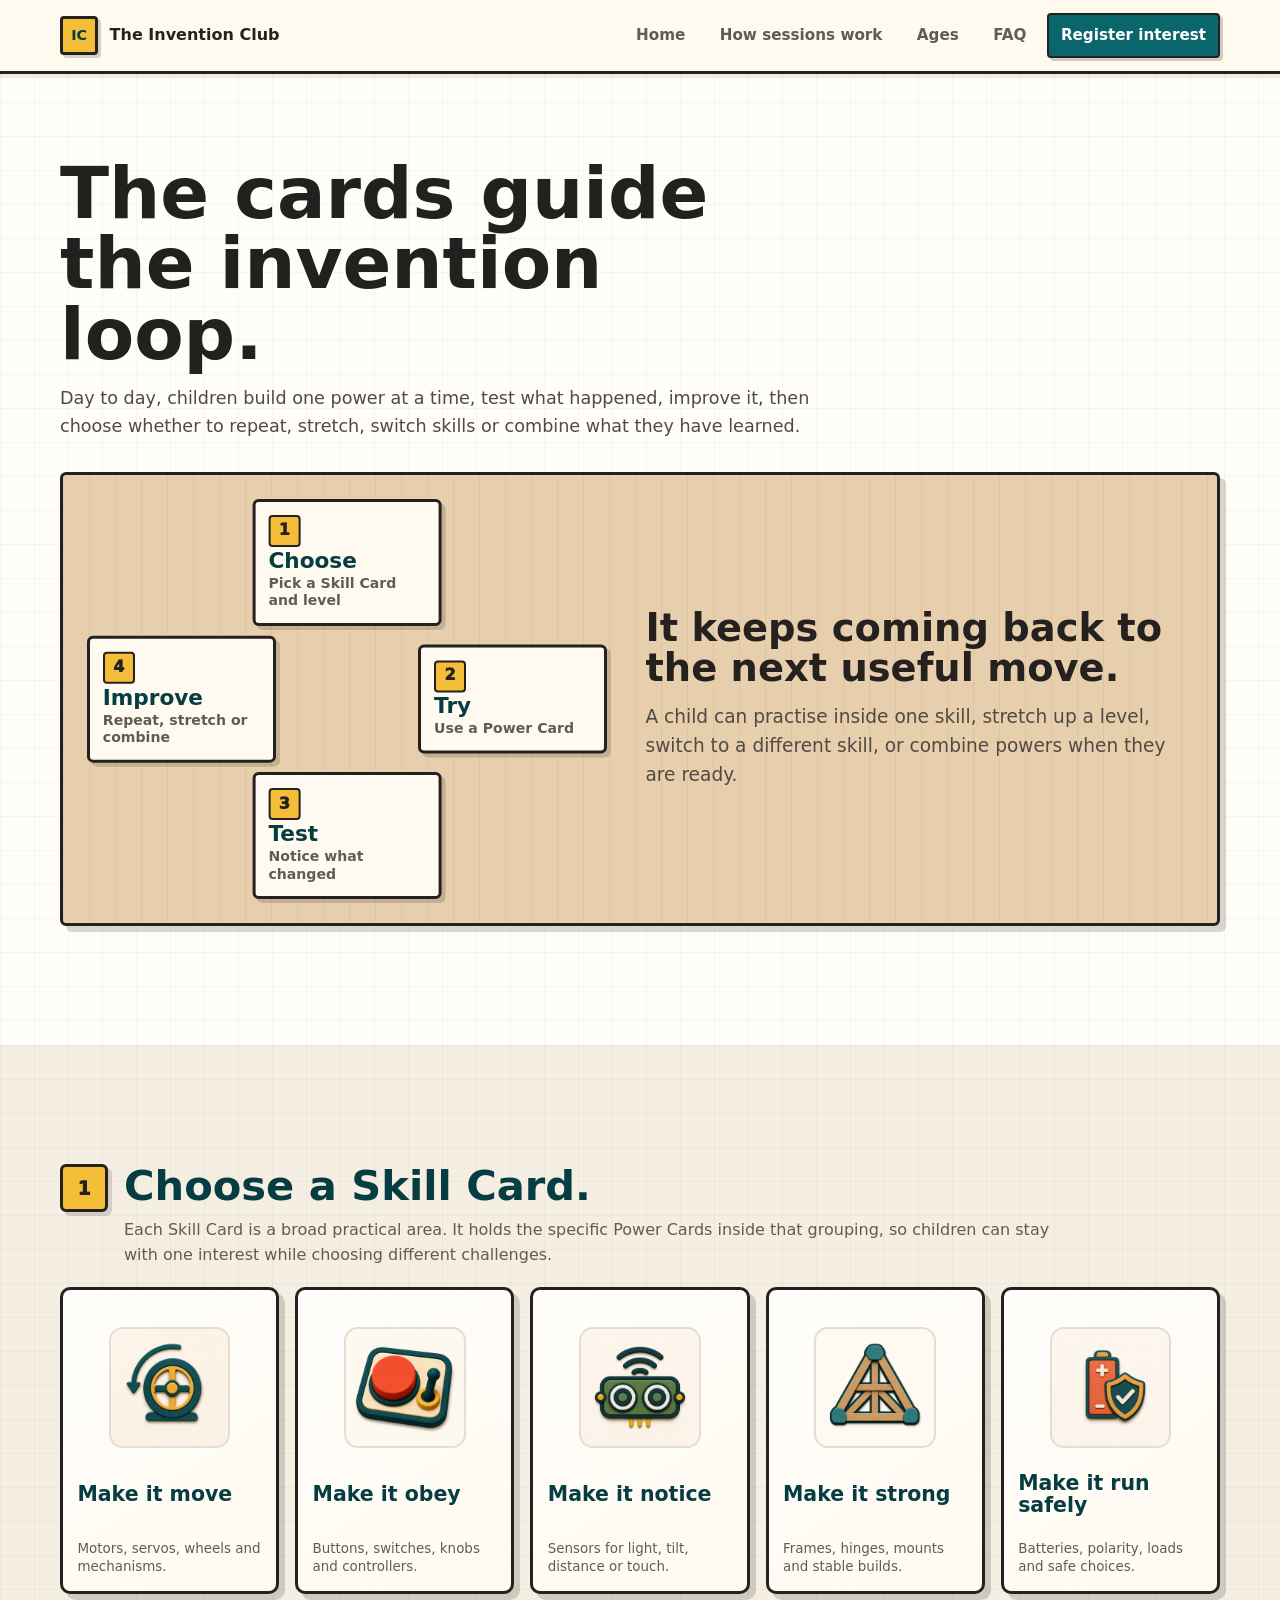
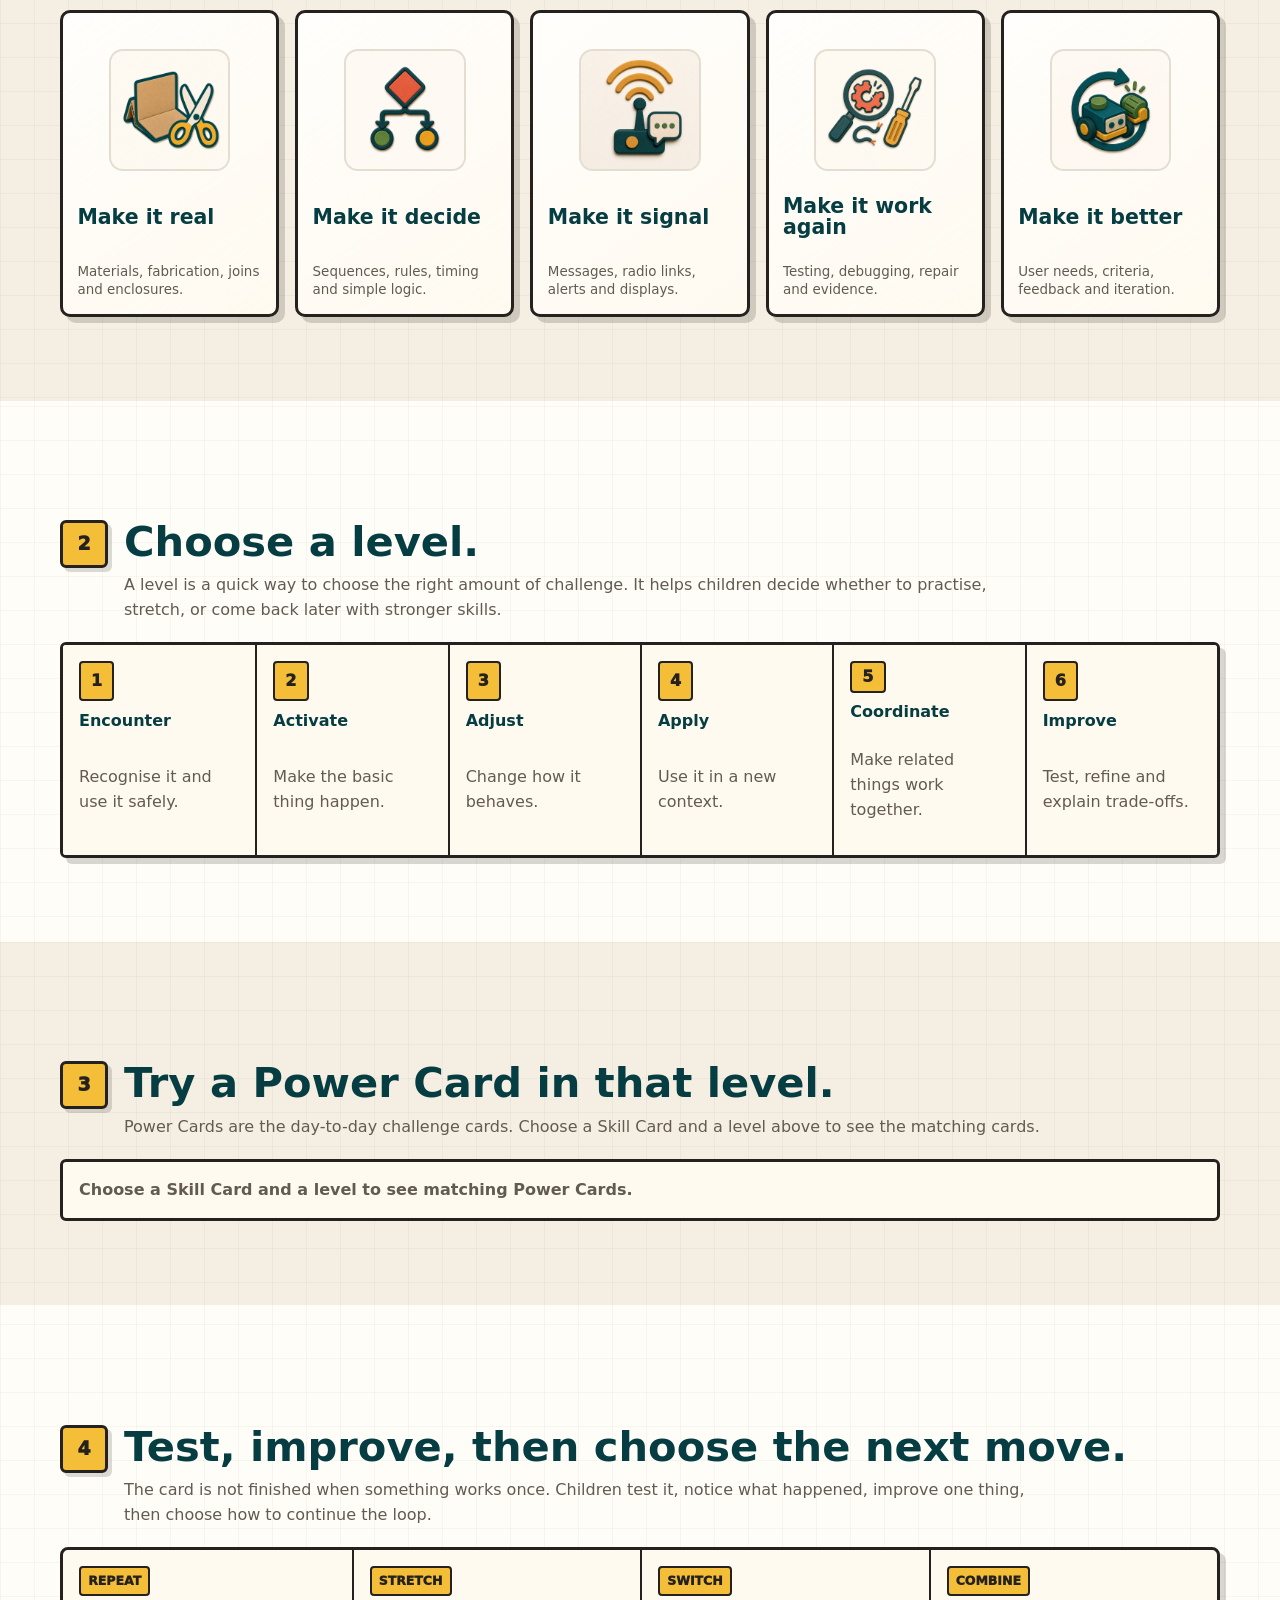
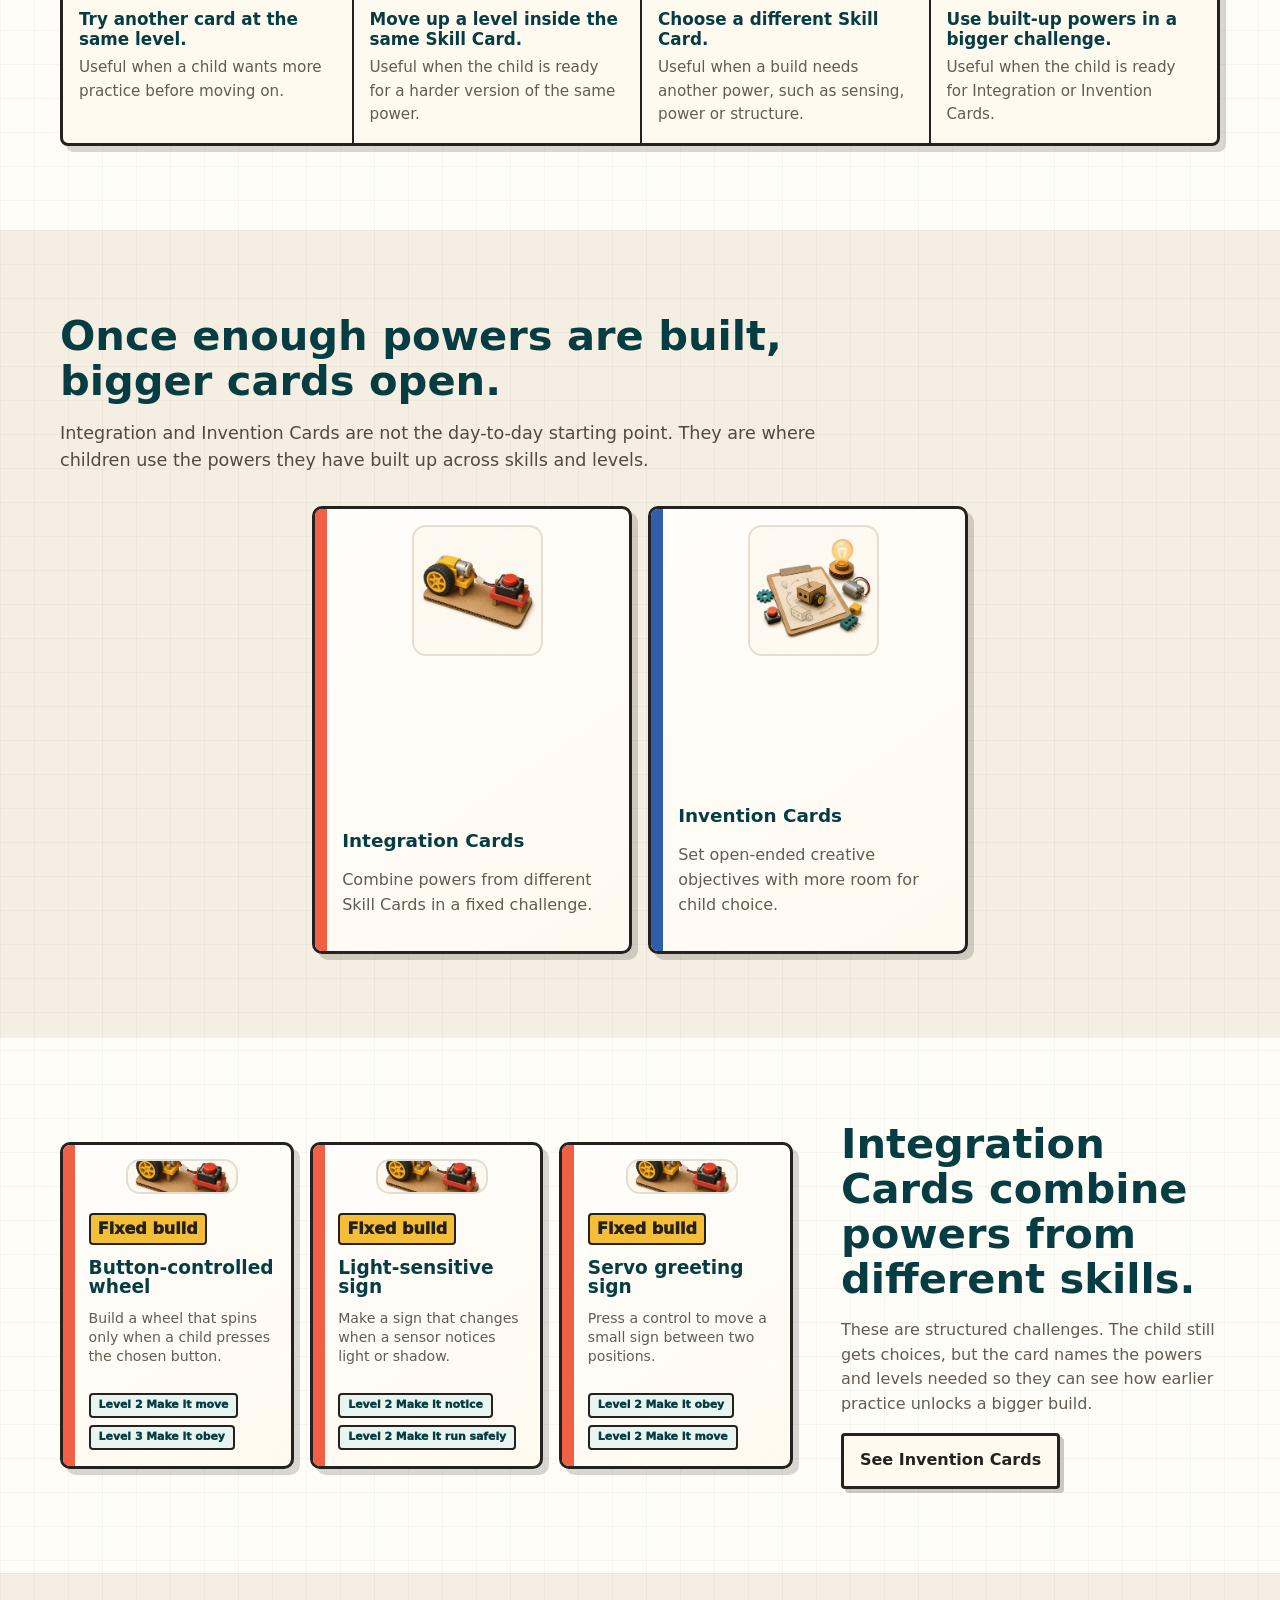
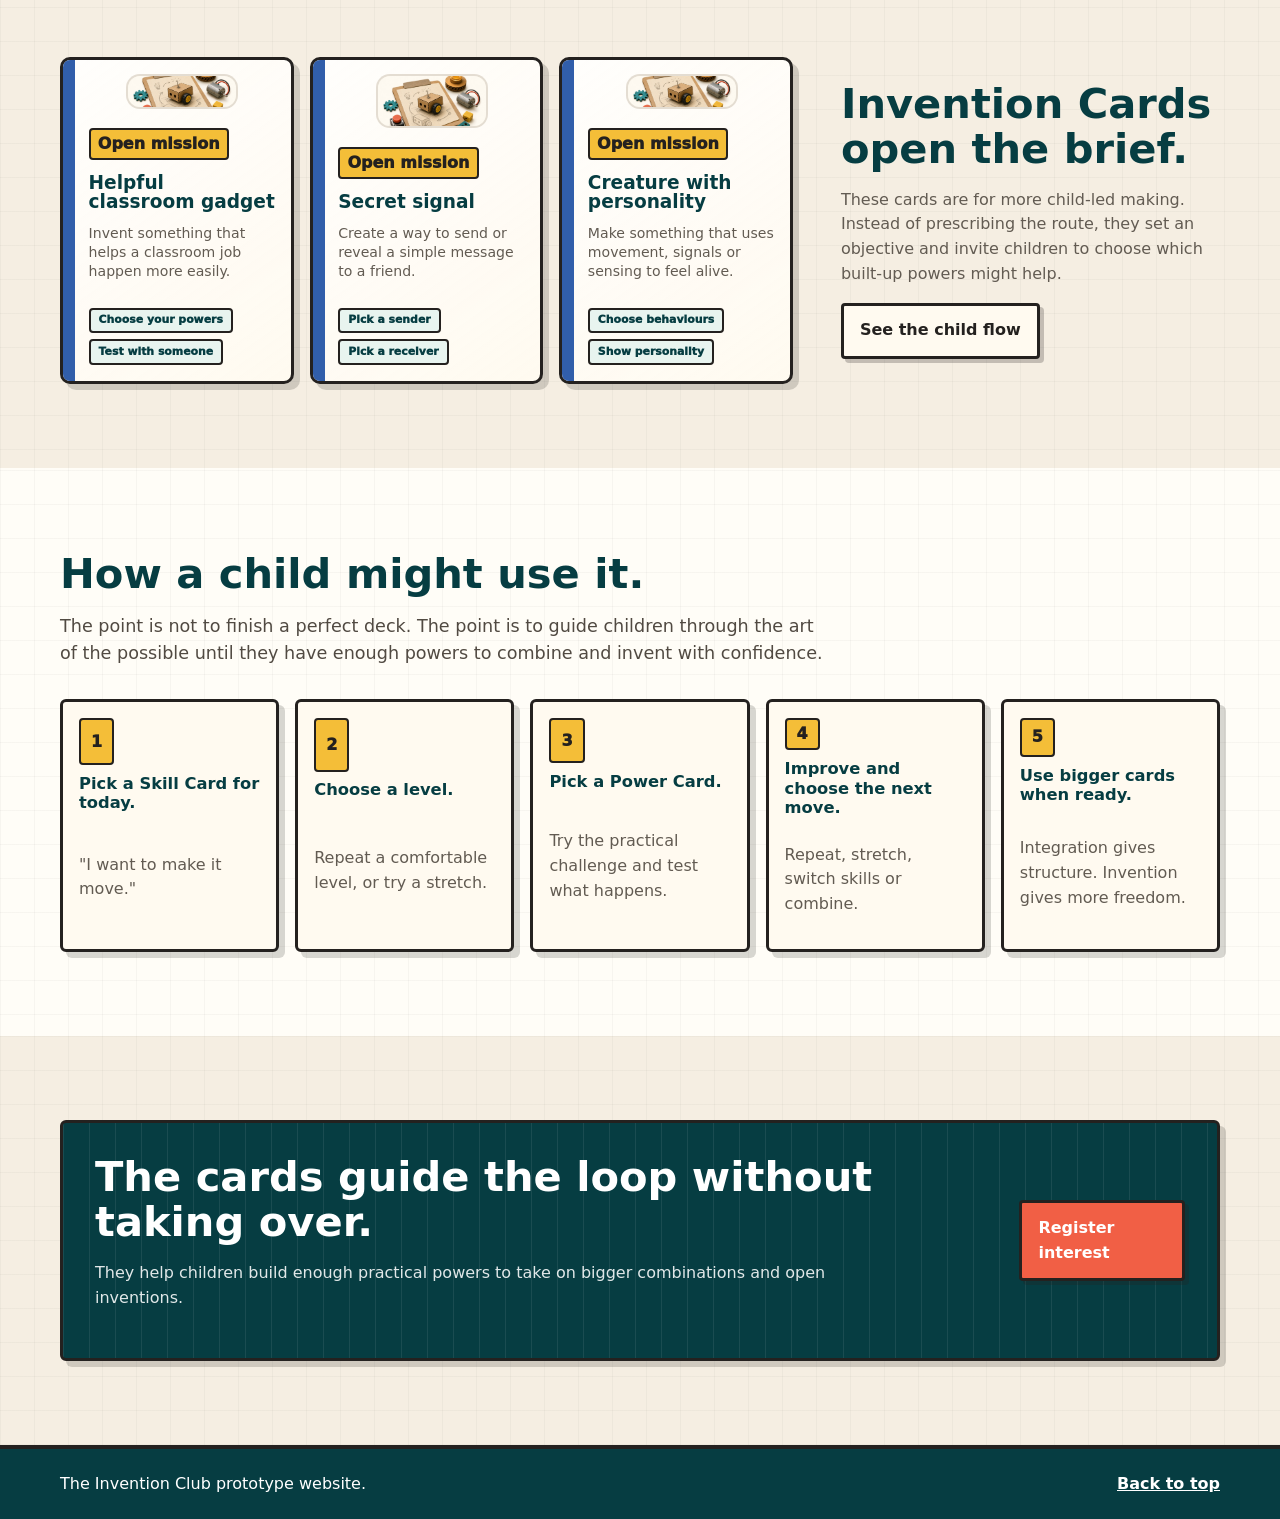
==== curriculum.html @ 99e788a2 "Initial commit" ====
<!doctype html>
<html lang="en">
  <head>
    <meta charset="utf-8">
    <meta name="viewport" content="width=device-width, initial-scale=1">
    <title>How sessions work - The Invention Club</title>
    <meta
      name="description"
      content="A parent-friendly explanation of The Invention Club card system: children choose a Skill Card, pick a level, try Power Cards, test, improve, then combine and invent."
    >
    <link rel="stylesheet" href="styles.css">
  </head>
  <body>
    <a class="skip-link" href="#main">Skip to content</a>

    <header class="site-header" data-site-header>
      <a class="brand" href="index.html#top" aria-label="The Invention Club home">
        <span class="brand-mark" aria-hidden="true">IC</span>
        <span>The Invention Club</span>
      </a>
      <button class="menu-button" type="button" aria-expanded="false" aria-controls="site-nav">
        <span class="menu-icon" aria-hidden="true"></span>
        <span class="visually-hidden">Menu</span>
      </button>
      <nav class="site-nav" id="site-nav" aria-label="Primary navigation">
        <a href="index.html#top">Home</a>
        <a href="curriculum.html">How sessions work</a>
        <a href="index.html#pathways">Ages</a>
        <a href="index.html#faq">FAQ</a>
        <a class="nav-cta" href="index.html#register">Register interest</a>
      </nav>
    </header>

    <main id="main">
      <section class="section curriculum-intro-section workbench-strip" id="top">
        <div class="section-inner">
          <div class="section-heading">
            <h1>The cards guide the invention loop.</h1>
            <p>
              Day to day, children build one power at a time, test what happened,
              improve it, then choose whether to repeat, stretch, switch skills or combine
              what they have learned.
            </p>
          </div>
          <div class="make-loop-panel curriculum-loop-panel" aria-label="Choose try test improve loop">
            <div class="loop-diagram" aria-hidden="true">
              <div class="loop-cycle" data-scroll-spin>
                <span class="loop-arrow loop-arrow-one">→</span>
                <span class="loop-arrow loop-arrow-two">→</span>
                <span class="loop-arrow loop-arrow-three">→</span>
                <span class="loop-arrow loop-arrow-four">→</span>
              </div>
              <div class="loop-card loop-card-make">
                <span>1</span>
                <strong>Choose</strong>
                <small>Pick a Skill Card and level</small>
              </div>
              <div class="loop-card loop-card-test">
                <span>2</span>
                <strong>Try</strong>
                <small>Use a Power Card</small>
              </div>
              <div class="loop-card loop-card-improve">
                <span>3</span>
                <strong>Test</strong>
                <small>Notice what changed</small>
              </div>
              <div class="loop-card loop-card-repeat">
                <span>4</span>
                <strong>Improve</strong>
                <small>Repeat, stretch or combine</small>
              </div>
            </div>
            <div class="loop-copy">
              <h2>It keeps coming back to the next useful move.</h2>
              <p>
                A child can practise inside one skill, stretch up a level, switch to a different
                skill, or combine powers when they are ready.
              </p>
            </div>
          </div>
        </div>
      </section>

      <section class="section card-wall" id="skill-cards">
        <div class="section-inner">
          <div class="flow-step-heading">
            <span>1</span>
            <div>
              <h2>Choose a Skill Card.</h2>
              <p>
                Each Skill Card is a broad practical area. It holds the specific Power Cards inside
                that grouping, so children can stay with one interest while choosing different challenges.
              </p>
            </div>
          </div>
          <div class="power-card-grid" aria-label="Skill Cards">
            <a class="skill-card-tile" href="#levels" data-family="movement">
              <div class="skill-card-art"><img src="assets/skill-icons/make-it-move.jpg" alt=""></div>
              <h3>Make it move</h3>
              <p>Motors, servos, wheels and mechanisms.</p>
            </a>
            <a class="skill-card-tile" href="#levels" data-family="control_input">
              <div class="skill-card-art"><img src="assets/skill-icons/make-it-obey.jpg" alt=""></div>
              <h3>Make it obey</h3>
              <p>Buttons, switches, knobs and controllers.</p>
            </a>
            <a class="skill-card-tile" href="#levels" data-family="sensing">
              <div class="skill-card-art"><img src="assets/skill-icons/make-it-notice.jpg" alt=""></div>
              <h3>Make it notice</h3>
              <p>Sensors for light, tilt, distance or touch.</p>
            </a>
            <a class="skill-card-tile" href="#levels" data-family="structures">
              <div class="skill-card-art"><img src="assets/skill-icons/make-it-strong.jpg" alt=""></div>
              <h3>Make it strong</h3>
              <p>Frames, hinges, mounts and stable builds.</p>
            </a>
            <a class="skill-card-tile" href="#levels" data-family="power">
              <div class="skill-card-art"><img src="assets/skill-icons/make-it-run-safely.jpg" alt=""></div>
              <h3>Make it run safely</h3>
              <p>Batteries, polarity, loads and safe choices.</p>
            </a>
            <a class="skill-card-tile" href="#levels" data-family="materials_fabrication">
              <div class="skill-card-art"><img src="assets/skill-icons/make-it-real.jpg" alt=""></div>
              <h3>Make it real</h3>
              <p>Materials, fabrication, joins and enclosures.</p>
            </a>
            <a class="skill-card-tile" href="#levels" data-family="logic_sequencing">
              <div class="skill-card-art"><img src="assets/skill-icons/make-it-decide.jpg" alt=""></div>
              <h3>Make it decide</h3>
              <p>Sequences, rules, timing and simple logic.</p>
            </a>
            <a class="skill-card-tile" href="#levels" data-family="communication">
              <div class="skill-card-art"><img src="assets/skill-icons/make-it-signal.jpg" alt=""></div>
              <h3>Make it signal</h3>
              <p>Messages, radio links, alerts and displays.</p>
            </a>
            <a class="skill-card-tile" href="#levels" data-family="debugging_testing">
              <div class="skill-card-art"><img src="assets/skill-icons/make-it-work-again.jpg" alt=""></div>
              <h3>Make it work again</h3>
              <p>Testing, debugging, repair and evidence.</p>
            </a>
            <a class="skill-card-tile" href="#levels" data-family="design_iteration">
              <div class="skill-card-art"><img src="assets/skill-icons/make-it-better.jpg" alt=""></div>
              <h3>Make it better</h3>
              <p>User needs, criteria, feedback and iteration.</p>
            </a>
          </div>
        </div>
      </section>

      <section class="section levels-section level-bench" id="levels">
        <div class="section-inner">
          <div class="flow-step-heading">
            <span>2</span>
            <div>
              <h2>Choose a level.</h2>
              <p>
                A level is a quick way to choose the right amount of challenge. It helps children
                decide whether to practise, stretch, or come back later with stronger skills.
              </p>
            </div>
          </div>
          <ol class="level-track" aria-label="Shared level track">
            <li><a class="level-step-link" href="#power-cards" data-level="1"><span>1</span><strong>Encounter</strong><p>Recognise it and use it safely.</p></a></li>
            <li><a class="level-step-link" href="#power-cards" data-level="2"><span>2</span><strong>Activate</strong><p>Make the basic thing happen.</p></a></li>
            <li><a class="level-step-link" href="#power-cards" data-level="3"><span>3</span><strong>Adjust</strong><p>Change how it behaves.</p></a></li>
            <li><a class="level-step-link" href="#power-cards" data-level="4"><span>4</span><strong>Apply</strong><p>Use it in a new context.</p></a></li>
            <li><a class="level-step-link" href="#power-cards" data-level="5"><span>5</span><strong>Coordinate</strong><p>Make related things work together.</p></a></li>
            <li><a class="level-step-link" href="#power-cards" data-level="6"><span>6</span><strong>Improve</strong><p>Test, refine and explain trade-offs.</p></a></li>
          </ol>
        </div>
      </section>

      <section class="section power-cards-section card-table" id="power-cards">
        <div class="section-inner">
          <div class="flow-step-heading">
            <span>3</span>
            <div>
              <h2>Try a Power Card in that level.</h2>
              <p>
                Power Cards are the day-to-day challenge cards. Choose a Skill Card and a level
                above to see the matching cards.
              </p>
            </div>
          </div>
          <div class="card-example-grid power-example-grid" id="power-card-results" aria-label="Matching Power Cards" aria-live="polite"></div>
        </div>
      </section>

      <section class="section loop-decision-section choice-board" id="learning-loop">
        <div class="section-inner">
          <div class="flow-step-heading">
            <span>4</span>
            <div>
              <h2>Test, improve, then choose the next move.</h2>
              <p>
                The card is not finished when something works once. Children test it, notice what
                happened, improve one thing, then choose how to continue the loop.
              </p>
            </div>
          </div>
          <div class="loop-choice-grid">
            <article>
              <span>Repeat</span>
              <h3>Try another card at the same level.</h3>
              <p>Useful when a child wants more practice before moving on.</p>
            </article>
            <article>
              <span>Stretch</span>
              <h3>Move up a level inside the same Skill Card.</h3>
              <p>Useful when the child is ready for a harder version of the same power.</p>
            </article>
            <article>
              <span>Switch</span>
              <h3>Choose a different Skill Card.</h3>
              <p>Useful when a build needs another power, such as sensing, power or structure.</p>
            </article>
            <article>
              <span>Combine</span>
              <h3>Use built-up powers in a bigger challenge.</h3>
              <p>Useful when the child is ready for Integration or Invention Cards.</p>
            </article>
          </div>
        </div>
      </section>

      <section class="section extra-card-section choice-board" id="bigger-cards">
        <div class="section-inner">
          <div class="section-heading">
            <h2>Once enough powers are built, bigger cards open.</h2>
            <p>
              Integration and Invention Cards are not the day-to-day starting point. They are where
              children use the powers they have built up across skills and levels.
            </p>
          </div>
          <div class="discovery-card-grid" aria-label="Bigger card types">
            <a class="discovery-card integration-discovery" href="#integration-card">
              <img src="assets/card-icons/integration-card.jpg" alt="" aria-hidden="true">
              <h3>Integration Cards</h3>
              <p>Combine powers from different Skill Cards in a fixed challenge.</p>
            </a>
            <a class="discovery-card invention-discovery" href="#invention-card">
              <img src="assets/card-icons/invention-card.jpg" alt="" aria-hidden="true">
              <h3>Invention Cards</h3>
              <p>Set open-ended creative objectives with more room for child choice.</p>
            </a>
          </div>
        </div>
      </section>

      <section class="section card-detail-section card-table" id="integration-card">
        <div class="section-inner card-detail-layout">
          <div class="example-card-deck" aria-label="Example Integration Cards">
            <article class="play-card integration-play-card">
              <img class="card-type-icon" src="assets/card-icons/integration-card.jpg" alt="" aria-hidden="true">
              <span class="level-badge">Fixed build</span>
              <h3>Button-controlled wheel</h3>
              <p class="card-objective">
                Build a wheel that spins only when a child presses the chosen button.
              </p>
              <div class="card-chips">
                <span>Level 2 Make it move</span>
                <span>Level 3 Make it obey</span>
              </div>
            </article>
            <article class="play-card integration-play-card">
              <img class="card-type-icon" src="assets/card-icons/integration-card.jpg" alt="" aria-hidden="true">
              <span class="level-badge">Fixed build</span>
              <h3>Light-sensitive sign</h3>
              <p class="card-objective">
                Make a sign that changes when a sensor notices light or shadow.
              </p>
              <div class="card-chips">
                <span>Level 2 Make it notice</span>
                <span>Level 2 Make it run safely</span>
              </div>
            </article>
            <article class="play-card integration-play-card">
              <img class="card-type-icon" src="assets/card-icons/integration-card.jpg" alt="" aria-hidden="true">
              <span class="level-badge">Fixed build</span>
              <h3>Servo greeting sign</h3>
              <p class="card-objective">
                Press a control to move a small sign between two positions.
              </p>
              <div class="card-chips">
                <span>Level 2 Make it obey</span>
                <span>Level 2 Make it move</span>
              </div>
            </article>
          </div>
          <div class="card-detail-copy">
            <h2>Integration Cards combine powers from different skills.</h2>
            <p>
              These are structured challenges. The child still gets choices, but the card names the
              powers and levels needed so they can see how earlier practice unlocks a bigger build.
            </p>
            <a class="button secondary" href="#invention-card">See Invention Cards</a>
          </div>
        </div>
      </section>

      <section class="section card-detail-section card-table" id="invention-card">
        <div class="section-inner card-detail-layout">
          <div class="example-card-deck" aria-label="Example Invention Cards">
            <article class="play-card invention-play-card">
              <img class="card-type-icon" src="assets/card-icons/invention-card.jpg" alt="" aria-hidden="true">
              <span class="level-badge">Open mission</span>
              <h3>Helpful classroom gadget</h3>
              <p class="card-objective">
                Invent something that helps a classroom job happen more easily.
              </p>
              <div class="card-chips">
                <span>Choose your powers</span>
                <span>Test with someone</span>
              </div>
            </article>
            <article class="play-card invention-play-card">
              <img class="card-type-icon" src="assets/card-icons/invention-card.jpg" alt="" aria-hidden="true">
              <span class="level-badge">Open mission</span>
              <h3>Secret signal</h3>
              <p class="card-objective">
                Create a way to send or reveal a simple message to a friend.
              </p>
              <div class="card-chips">
                <span>Pick a sender</span>
                <span>Pick a receiver</span>
              </div>
            </article>
            <article class="play-card invention-play-card">
              <img class="card-type-icon" src="assets/card-icons/invention-card.jpg" alt="" aria-hidden="true">
              <span class="level-badge">Open mission</span>
              <h3>Creature with personality</h3>
              <p class="card-objective">
                Make something that uses movement, signals or sensing to feel alive.
              </p>
              <div class="card-chips">
                <span>Choose behaviours</span>
                <span>Show personality</span>
              </div>
            </article>
          </div>
          <div class="card-detail-copy">
            <h2>Invention Cards open the brief.</h2>
            <p>
              These cards are for more child-led making. Instead of prescribing the route, they set
              an objective and invite children to choose which built-up powers might help.
            </p>
            <a class="button secondary" href="#choose-a-card">See the child flow</a>
          </div>
        </div>
      </section>

      <section class="section child-flow-section choice-board" id="choose-a-card">
        <div class="section-inner">
          <div class="section-heading">
            <h2>How a child might use it.</h2>
            <p>
              The point is not to finish a perfect deck. The point is to guide children through the
              art of the possible until they have enough powers to combine and invent with confidence.
            </p>
          </div>
          <ol class="choice-flow">
            <li><span>1</span><strong>Pick a Skill Card for today.</strong><p>"I want to make it move."</p></li>
            <li><span>2</span><strong>Choose a level.</strong><p>Repeat a comfortable level, or try a stretch.</p></li>
            <li><span>3</span><strong>Pick a Power Card.</strong><p>Try the practical challenge and test what happens.</p></li>
            <li><span>4</span><strong>Improve and choose the next move.</strong><p>Repeat, stretch, switch skills or combine.</p></li>
            <li><span>5</span><strong>Use bigger cards when ready.</strong><p>Integration gives structure. Invention gives more freedom.</p></li>
          </ol>
        </div>
      </section>

      <section class="section register-section" id="curriculum-cta">
        <div class="section-inner power-strip final-cta">
          <div>
            <h2>The cards guide the loop without taking over.</h2>
            <p>
              They help children build enough practical powers to take on bigger combinations and open inventions.
            </p>
          </div>
          <a class="button primary" href="index.html#register">Register interest</a>
        </div>
      </section>
    </main>

    <footer class="site-footer">
      <div class="section-inner footer-inner">
        <p>The Invention Club prototype website.</p>
        <a href="#top">Back to top</a>
      </div>
    </footer>

    <script src="curriculum-data.js"></script>
    <script src="script.js"></script>
  </body>
</html>
---- styles.css ----
:root {
  color-scheme: light;
  --ink: #242424;
  --muted: #625b52;
  --paper: #fffdf7;
  --warm: #f5eee2;
  --teal: #09666b;
  --teal-dark: #063d42;
  --coral: #f15f45;
  --gold: #f4be38;
  --green: #3e8f58;
  --blue: #315eaa;
  --red: #b94b3f;
  --line: #ddcfbd;
  --white: #ffffff;
  --shadow: 0 16px 45px rgba(38, 30, 20, 0.14);
  --radius: 8px;
  --max: 1160px;
}

* {
  box-sizing: border-box;
}

html {
  scroll-behavior: smooth;
}

body {
  margin: 0;
  font-family: Inter, ui-sans-serif, system-ui, -apple-system, BlinkMacSystemFont, "Segoe UI", sans-serif;
  color: var(--ink);
  background: var(--paper);
  line-height: 1.55;
}

img,
svg {
  max-width: 100%;
}

a {
  color: inherit;
}

button,
input,
select,
textarea {
  font: inherit;
}

.skip-link {
  position: absolute;
  left: 1rem;
  top: 0.75rem;
  z-index: 100;
  transform: translateY(-180%);
  background: var(--ink);
  color: var(--white);
  padding: 0.65rem 0.9rem;
  border-radius: var(--radius);
}

.skip-link:focus {
  transform: translateY(0);
}

.visually-hidden {
  position: absolute;
  width: 1px;
  height: 1px;
  padding: 0;
  margin: -1px;
  overflow: hidden;
  clip: rect(0, 0, 0, 0);
  white-space: nowrap;
  border: 0;
}

.site-header {
  position: sticky;
  top: 0;
  z-index: 20;
  display: flex;
  align-items: center;
  justify-content: space-between;
  gap: 1rem;
  min-height: 4.75rem;
  padding: 0.8rem max(1rem, calc((100vw - var(--max)) / 2));
  background: rgba(255, 253, 247, 0.94);
  border-bottom: 1px solid rgba(221, 207, 189, 0.8);
  backdrop-filter: blur(12px);
}

.brand {
  display: inline-flex;
  align-items: center;
  gap: 0.7rem;
  color: var(--teal-dark);
  font-weight: 800;
  text-decoration: none;
}

.brand-mark {
  display: inline-grid;
  place-items: center;
  width: 2.4rem;
  height: 2.4rem;
  border-radius: var(--radius);
  background: var(--gold);
  color: var(--teal-dark);
  border: 2px solid var(--teal-dark);
  font-size: 0.9rem;
}

.site-nav {
  display: flex;
  align-items: center;
  gap: 0.4rem;
}

.site-nav a {
  display: inline-flex;
  align-items: center;
  min-height: 2.5rem;
  padding: 0.55rem 0.75rem;
  border-radius: var(--radius);
  color: var(--muted);
  font-size: 0.95rem;
  font-weight: 700;
  text-decoration: none;
}

.site-nav a:hover,
.site-nav a:focus-visible {
  background: var(--warm);
  color: var(--ink);
}

.site-nav .nav-cta {
  background: var(--teal);
  color: var(--white);
}

.menu-button {
  display: none;
  align-items: center;
  justify-content: center;
  width: 2.75rem;
  height: 2.75rem;
  border: 1px solid var(--line);
  border-radius: var(--radius);
  background: var(--white);
}

.menu-icon,
.menu-icon::before,
.menu-icon::after {
  display: block;
  width: 1.15rem;
  height: 2px;
  background: var(--ink);
  content: "";
}

.menu-icon {
  position: relative;
}

.menu-icon::before,
.menu-icon::after {
  position: absolute;
  left: 0;
}

.menu-icon::before {
  top: -0.4rem;
}

.menu-icon::after {
  top: 0.4rem;
}

.hero {
  position: relative;
  min-height: 72vh;
  display: flex;
  align-items: center;
  padding: 6rem max(1rem, calc((100vw - var(--max)) / 2)) 5rem;
  background-image:
    linear-gradient(90deg, rgba(6, 61, 66, 0.88) 0%, rgba(6, 61, 66, 0.72) 34%, rgba(6, 61, 66, 0.18) 66%),
    url("assets/invention-workshop-hero.png");
  background-size: cover;
  background-position: center;
  color: var(--white);
}

.hero-content {
  width: min(43rem, 100%);
}

.compact-hero {
  min-height: 50vh;
}

.eyebrow,
.section-kicker {
  margin: 0 0 0.9rem;
  color: var(--coral);
  font-size: 0.82rem;
  font-weight: 900;
  letter-spacing: 0;
  text-transform: uppercase;
}

.hero .eyebrow {
  color: var(--gold);
}

h1,
h2,
h3,
p {
  overflow-wrap: anywhere;
}

h1 {
  margin: 0;
  font-size: 4.5rem;
  line-height: 0.98;
  letter-spacing: 0;
}

h2 {
  margin: 0;
  color: var(--teal-dark);
  font-size: 2.6rem;
  line-height: 1.08;
  letter-spacing: 0;
}

h3 {
  margin: 0;
  color: var(--teal-dark);
  font-size: 1.15rem;
  line-height: 1.22;
  letter-spacing: 0;
}

.hero-copy {
  margin: 1.3rem 0 0;
  max-width: 37rem;
  font-size: 1.25rem;
  color: rgba(255, 255, 255, 0.94);
}

.hero-actions {
  display: flex;
  flex-wrap: wrap;
  gap: 0.8rem;
  margin-top: 2rem;
}

.button {
  display: inline-flex;
  align-items: center;
  justify-content: center;
  min-height: 3rem;
  padding: 0.78rem 1rem;
  border: 2px solid transparent;
  border-radius: var(--radius);
  font-weight: 850;
  text-decoration: none;
  cursor: pointer;
}

.button.primary {
  background: var(--coral);
  color: var(--white);
  box-shadow: 0 10px 22px rgba(177, 59, 34, 0.28);
}

.button.secondary {
  background: rgba(255, 255, 255, 0.14);
  color: var(--white);
  border-color: rgba(255, 255, 255, 0.64);
}

.button:hover,
.button:focus-visible {
  transform: translateY(-1px);
}

.section {
  padding: 5.5rem 1rem;
}

.section-inner {
  width: min(var(--max), 100%);
  margin: 0 auto;
}

.section-heading {
  max-width: 48rem;
  margin-bottom: 2rem;
}

.section-heading p:not(.section-kicker) {
  margin: 1rem 0 0;
  color: var(--muted);
  font-size: 1.1rem;
}

.two-column {
  display: grid;
  grid-template-columns: minmax(0, 0.8fr) minmax(0, 1fr);
  gap: 3rem;
  align-items: start;
}

.copy-block {
  color: var(--muted);
  font-size: 1.08rem;
}

.copy-block p:first-child {
  margin-top: 0;
}

.intro-section,
.pathways-section,
.examples-section,
.safety-section {
  background: var(--paper);
}

.contrast-section,
.curriculum-section,
.parents-section,
.register-section {
  background: var(--warm);
}

.session-section,
.families-section,
.curriculum-teaser-section,
.holiday-section,
.review-section {
  background: var(--white);
}

.faq-section {
  background: var(--paper);
}

.comparison-grid,
.glance-grid,
.idea-grid,
.step-grid,
.model-grid,
.family-grid,
.session-grid,
.project-grid,
.safety-grid,
.benefit-grid,
.pathway-grid,
.faq-list {
  display: grid;
  gap: 1rem;
}

.comparison-grid {
  grid-template-columns: repeat(2, minmax(0, 1fr));
}

.comparison-card,
.glance-card,
.idea-card,
.step-card,
.model-card,
.pathway-card,
.family-card,
.combo-card,
.example-card,
.project-card,
.safety-card,
.benefit-grid article,
.faq-item,
.review-questions,
.interest-form {
  border: 1px solid var(--line);
  border-radius: var(--radius);
  background: var(--white);
  box-shadow: 0 8px 24px rgba(38, 30, 20, 0.08);
}

.comparison-card,
.glance-card,
.idea-card {
  padding: 1.5rem;
}

.glance-grid {
  grid-template-columns: repeat(4, minmax(0, 1fr));
  margin-bottom: 1rem;
}

.glance-card {
  border-top: 5px solid var(--teal);
}

.glance-label {
  margin: 0 0 0.55rem;
  color: var(--coral);
  font-size: 0.78rem;
  font-weight: 950;
  text-transform: uppercase;
}

.glance-card p:not(.glance-label) {
  margin: 0.7rem 0 0;
  color: var(--muted);
}

.idea-grid {
  grid-template-columns: repeat(3, minmax(0, 1fr));
}

.card-icon {
  display: inline-grid;
  place-items: center;
  width: 2.25rem;
  height: 2.25rem;
  margin-bottom: 0.9rem;
  border-radius: var(--radius);
  background: var(--gold);
  color: var(--teal-dark);
  font-weight: 950;
}

.idea-card p {
  margin: 0.7rem 0 0;
  color: var(--muted);
}

.promise-band {
  margin-top: 1rem;
  padding: 1.45rem;
  border: 2px solid rgba(9, 102, 107, 0.24);
  border-radius: var(--radius);
  background:
    linear-gradient(135deg, rgba(244, 190, 56, 0.22), rgba(9, 102, 107, 0.08)),
    var(--white);
}

.promise-band h3 {
  font-size: 1.55rem;
}

.promise-band p:not(.section-kicker) {
  max-width: 48rem;
  margin: 0.6rem 0 0;
  color: var(--muted);
}

.comparison-card.highlighted {
  border-color: rgba(9, 102, 107, 0.48);
  background: #eef8f6;
}

.comparison-card ul,
.review-questions ul {
  margin: 1rem 0 0;
  padding-left: 1.1rem;
  color: var(--muted);
}

.comparison-card li + li,
.review-questions li + li {
  margin-top: 0.45rem;
}

.screen-table {
  width: 100%;
  margin-top: 1rem;
  border-collapse: collapse;
  overflow: hidden;
  border: 1px solid var(--line);
  border-radius: var(--radius);
  background: var(--white);
  box-shadow: 0 8px 24px rgba(38, 30, 20, 0.08);
}

.screen-table caption {
  padding: 0.9rem 1rem;
  color: var(--teal-dark);
  font-weight: 900;
  text-align: left;
}

.screen-table th,
.screen-table td {
  padding: 0.85rem 1rem;
  border-top: 1px solid var(--line);
  text-align: left;
  vertical-align: top;
}

.screen-table th {
  background: var(--teal-dark);
  color: var(--white);
}

.screen-table td:first-child {
  color: var(--muted);
}

.screen-table td:last-child {
  color: var(--teal-dark);
  font-weight: 800;
}

.step-grid {
  grid-template-columns: repeat(5, minmax(0, 1fr));
}

.step-card {
  padding: 1.25rem;
}

.step-number {
  display: inline-grid;
  place-items: center;
  width: 2rem;
  height: 2rem;
  margin-bottom: 1rem;
  border-radius: 50%;
  background: var(--gold);
  color: var(--teal-dark);
  font-weight: 900;
}

.step-card p,
.model-card p,
.pathway-card p,
.glance-card p,
.family-card p,
.combo-card p,
.example-card p,
.project-card p,
.safety-card p,
.benefit-grid p {
  margin: 0.7rem 0 0;
  color: var(--muted);
}

.pathway-grid {
  grid-template-columns: repeat(5, minmax(0, 1fr));
}

.pathway-card {
  padding: 1.15rem;
}

.age-band {
  margin: 0 0 0.65rem;
  color: var(--coral);
  font-size: 0.9rem;
  font-weight: 900;
}

.pathway-detail {
  display: grid;
  gap: 0.75rem;
  margin: 1rem 0 0;
}

.pathway-detail div {
  padding-top: 0.75rem;
  border-top: 1px solid var(--line);
}

.pathway-detail dt {
  color: var(--teal-dark);
  font-size: 0.82rem;
  font-weight: 900;
  text-transform: uppercase;
}

.pathway-detail dd {
  margin: 0.15rem 0 0;
  color: var(--muted);
}

.model-grid {
  grid-template-columns: repeat(4, minmax(0, 1fr));
}

.model-card {
  padding: 1.2rem;
}

.roadmap {
  display: grid;
  grid-template-columns: repeat(5, minmax(0, 1fr));
  gap: 0.5rem;
  margin-bottom: 1rem;
}

.roadmap span {
  position: relative;
  display: grid;
  place-items: center;
  min-height: 3.3rem;
  padding: 0.7rem;
  border-radius: var(--radius);
  background: var(--teal);
  color: var(--white);
  font-weight: 900;
}

.roadmap span:not(:last-child)::after {
  position: absolute;
  right: -0.48rem;
  z-index: 1;
  color: var(--gold);
  content: "→";
  font-weight: 900;
}

.accordion-group {
  display: grid;
  gap: 0.75rem;
  margin-top: 1rem;
}

.accordion-item,
.faq-item {
  border: 1px solid var(--line);
  border-radius: var(--radius);
  background: var(--white);
  box-shadow: 0 8px 24px rgba(38, 30, 20, 0.06);
}

.accordion-item summary,
.faq-item summary {
  display: flex;
  justify-content: space-between;
  gap: 1rem;
  padding: 1rem;
  color: var(--teal-dark);
  font-weight: 900;
  cursor: pointer;
}

.accordion-item summary span {
  color: var(--muted);
  font-weight: 700;
}

.accordion-item p,
.faq-item p {
  margin: 0;
  padding: 0 1rem 1rem;
  color: var(--muted);
}

.accordion-item ul {
  margin: 0;
  padding: 0 1rem 1rem 2.1rem;
  color: var(--muted);
}

.ladder-panel {
  display: grid;
  grid-template-columns: minmax(0, 0.8fr) minmax(0, 1.2fr);
  gap: 2rem;
  margin-top: 1rem;
  padding: 1.6rem;
  border: 2px solid var(--teal);
  border-radius: var(--radius);
  background: var(--paper);
}

.ladder-panel p {
  color: var(--muted);
}

.ladder-list {
  display: grid;
  gap: 0.55rem;
  margin: 0;
  padding: 0;
  list-style: none;
  counter-reset: ladder;
}

.ladder-list li {
  display: grid;
  grid-template-columns: auto minmax(0, 0.6fr) minmax(0, 1fr);
  gap: 0.65rem;
  align-items: baseline;
  padding: 0.7rem;
  border-radius: var(--radius);
  background: var(--white);
  counter-increment: ladder;
}

.ladder-list li::before {
  content: counter(ladder);
  display: inline-grid;
  place-items: center;
  width: 1.55rem;
  height: 1.55rem;
  border-radius: 50%;
  background: var(--teal);
  color: var(--white);
  font-size: 0.85rem;
  font-weight: 900;
}

.ladder-list span {
  color: var(--muted);
}

.family-grid {
  grid-template-columns: repeat(5, minmax(0, 1fr));
}

.family-card {
  position: relative;
  min-height: 8.5rem;
  padding: 1.15rem;
  overflow: hidden;
}

.family-icon {
  position: absolute;
  right: 1rem;
  bottom: 1rem;
  color: currentColor;
  font-size: 2.1rem;
  font-weight: 900;
  opacity: 0.28;
}

.accent-teal {
  color: var(--teal);
}

.accent-coral {
  color: var(--coral);
}

.accent-green {
  color: var(--green);
}

.accent-blue {
  color: var(--blue);
}

.accent-gold {
  color: #a07400;
}

.accent-red {
  color: var(--red);
}

.combo-list {
  display: grid;
  grid-template-columns: repeat(3, minmax(0, 1fr));
  gap: 1rem;
}

.combo-card {
  padding: 1.2rem;
  border-left: 7px solid var(--gold);
}

.combo-card p {
  color: var(--muted);
  font-weight: 800;
}

.session-grid,
.project-grid {
  grid-template-columns: repeat(4, minmax(0, 1fr));
}

.example-card,
.project-card {
  min-height: 9rem;
  padding: 1.25rem;
  background: linear-gradient(180deg, #ffffff 0%, #fff8e6 100%);
}

.project-card {
  position: relative;
  overflow: hidden;
}

.project-icon {
  display: inline-grid;
  place-items: center;
  width: 2.15rem;
  height: 2.15rem;
  margin-bottom: 0.8rem;
  border-radius: var(--radius);
  background: var(--teal);
  color: var(--white);
  font-weight: 950;
}

.project-age {
  color: var(--coral);
  font-weight: 900;
}

.project-skill {
  color: var(--teal-dark);
  font-weight: 850;
}

.wide-card {
  grid-column: span 2;
  background: #eef8f6;
}

.benefit-grid {
  grid-template-columns: repeat(2, minmax(0, 1fr));
}

.benefit-grid article,
.safety-card {
  padding: 1.2rem;
}

.benefit-grid .card-icon {
  background: #eef8f6;
  color: var(--teal);
}

.callout-band {
  display: flex;
  align-items: center;
  justify-content: space-between;
  gap: 2rem;
  padding: 2rem;
  border-radius: var(--radius);
  background: var(--teal-dark);
  color: var(--white);
  box-shadow: var(--shadow);
}

.callout-band h2 {
  color: var(--white);
}

.callout-band p:not(.section-kicker) {
  max-width: 48rem;
  color: rgba(255, 255, 255, 0.86);
}

.callout-band .hero-actions {
  margin-top: 0;
}

.safety-grid {
  grid-template-columns: repeat(4, minmax(0, 1fr));
}

.review-layout,
.register-layout {
  display: grid;
  grid-template-columns: minmax(0, 0.9fr) minmax(0, 1.1fr);
  gap: 2rem;
  align-items: start;
}

.review-layout p,
.register-layout p {
  color: var(--muted);
}

.review-questions {
  padding: 1.4rem;
}

.faq-list {
  grid-template-columns: repeat(2, minmax(0, 1fr));
}

.faq-item {
  box-shadow: none;
}

.faq-item summary {
  min-height: 3.5rem;
  align-items: center;
}

.interest-form {
  display: grid;
  gap: 1rem;
  padding: 1.4rem;
}

.interest-form label {
  display: grid;
  gap: 0.45rem;
  color: var(--teal-dark);
  font-weight: 800;
}

.interest-form input,
.interest-form select,
.interest-form textarea {
  width: 100%;
  border: 1px solid var(--line);
  border-radius: var(--radius);
  padding: 0.8rem;
  background: var(--paper);
  color: var(--ink);
}

.interest-form input:focus,
.interest-form select:focus,
.interest-form textarea:focus {
  outline: 3px solid rgba(244, 190, 56, 0.5);
  border-color: var(--teal);
}

.form-note {
  margin: 0;
  color: var(--muted);
  font-size: 0.95rem;
}

.form-note.is-active {
  color: var(--teal-dark);
  font-weight: 800;
}

.site-footer {
  padding: 1.4rem 1rem;
  background: var(--teal-dark);
  color: var(--white);
}

.footer-inner {
  display: flex;
  align-items: center;
  justify-content: space-between;
  gap: 1rem;
}

.footer-inner p {
  margin: 0;
}

.footer-inner a {
  font-weight: 800;
}

@media (max-width: 1050px) {
  h1 {
    font-size: 3.6rem;
  }

  h2 {
    font-size: 2.2rem;
  }

  .pathway-grid,
  .family-grid {
    grid-template-columns: repeat(3, minmax(0, 1fr));
  }

  .glance-grid,
  .step-grid,
  .model-grid,
  .safety-grid,
  .project-grid,
  .faq-list {
    grid-template-columns: repeat(2, minmax(0, 1fr));
  }

  .session-grid,
  .combo-list {
    grid-template-columns: repeat(2, minmax(0, 1fr));
  }
}

@media (max-width: 820px) {
  .site-header {
    align-items: flex-start;
    flex-wrap: wrap;
  }

  .brand {
    max-width: calc(100% - 4.5rem);
  }

  .menu-button {
    position: absolute;
    top: 1rem;
    right: 1rem;
    display: inline-flex;
    margin-left: auto;
    border-color: var(--teal-dark);
    background: var(--gold);
  }

  .site-nav {
    display: none;
    width: 100%;
    flex-direction: column;
    align-items: stretch;
    padding-top: 0.7rem;
  }

  .site-header.is-open .site-nav {
    display: flex;
  }

  .site-nav a {
    justify-content: center;
    min-height: 2.85rem;
  }

  .hero {
    min-height: 72vh;
    align-items: end;
    padding-top: 5rem;
    background-image:
      linear-gradient(180deg, rgba(6, 61, 66, 0.12) 0%, rgba(6, 61, 66, 0.76) 52%, rgba(6, 61, 66, 0.92) 100%),
      url("assets/invention-workshop-hero.png");
    background-position: 58% center;
  }

  .hero-copy {
    font-size: 1.12rem;
  }

  .section {
    padding: 4rem 1rem;
  }

  .two-column,
  .ladder-panel,
  .review-layout,
  .register-layout {
    grid-template-columns: 1fr;
  }

  .comparison-grid,
  .glance-grid,
  .idea-grid,
  .pathway-grid,
  .family-grid,
  .benefit-grid,
  .step-grid,
  .model-grid,
  .safety-grid,
  .session-grid,
  .project-grid,
  .faq-list,
  .combo-list {
    grid-template-columns: 1fr;
  }

  .roadmap {
    grid-template-columns: 1fr;
  }

  .roadmap span:not(:last-child)::after {
    right: auto;
    bottom: -0.55rem;
    transform: rotate(90deg);
  }

  .accordion-item summary,
  .faq-item summary {
    flex-direction: column;
  }

  .wide-card {
    grid-column: auto;
  }

  .callout-band {
    align-items: stretch;
    flex-direction: column;
  }
}

@media (max-width: 520px) {
  h1 {
    font-size: 2.65rem;
  }

  h2 {
    font-size: 1.9rem;
  }

  .brand {
    max-width: calc(100% - 3.5rem);
  }

  .hero-actions,
  .footer-inner {
    align-items: stretch;
    flex-direction: column;
  }

  .button {
    width: 100%;
  }

  .ladder-list li {
    grid-template-columns: auto minmax(0, 1fr);
  }

  .ladder-list span {
    grid-column: 2;
  }
}

/* Production Workbench Direction
   A tactile maker system for the live static site. */

:root {
  --bench: #e7cfad;
  --bench-dark: #c79b62;
  --card: #fffaf0;
  --ink: #23211f;
  --outline: #24211f;
  --shadow: 6px 6px 0 rgba(36, 33, 31, 0.18);
  --radius: 6px;
}

body {
  background:
    linear-gradient(rgba(36, 33, 31, 0.035) 1px, transparent 1px),
    linear-gradient(90deg, rgba(36, 33, 31, 0.035) 1px, transparent 1px),
    var(--paper);
  background-size: 34px 34px;
  overflow-x: hidden;
}

html {
  overflow-x: hidden;
}

.site-header {
  min-height: 4.5rem;
  width: 100%;
  min-width: 0;
  background: rgba(255, 250, 240, 0.96);
  border-bottom: 3px solid var(--outline);
  box-shadow: 0 4px 0 rgba(36, 33, 31, 0.08);
}

.brand {
  color: var(--outline);
}

.brand-mark {
  border: 3px solid var(--outline);
  border-radius: 4px;
  box-shadow: 3px 3px 0 rgba(36, 33, 31, 0.2);
}

.site-nav a {
  border: 2px solid transparent;
  border-radius: 4px;
}

.site-nav a:hover,
.site-nav a:focus-visible {
  border-color: var(--outline);
  background: var(--gold);
  color: var(--outline);
}

.site-nav .nav-cta {
  background: var(--teal);
  border-color: var(--outline);
  color: var(--white);
  box-shadow: 3px 3px 0 rgba(36, 33, 31, 0.22);
}

.menu-button {
  border: 3px solid var(--outline);
  border-radius: 4px;
  background: var(--gold);
}

.hero {
  min-height: 64vh;
  overflow: hidden;
  border-bottom: 4px solid var(--outline);
  background-image:
    linear-gradient(90deg, rgba(6, 61, 66, 0.91) 0%, rgba(6, 61, 66, 0.72) 40%, rgba(6, 61, 66, 0.24) 74%),
    url("assets/invention-workshop-hero.png");
}

.home-hero {
  display: grid;
  grid-template-columns: minmax(0, 1fr) minmax(18rem, 0.54fr);
  gap: clamp(1.5rem, 4vw, 4rem);
  min-height: 76vh;
}

.home-hero::after {
  display: none;
  content: none;
}

.subpage-hero {
  min-height: 48vh;
}

.hero,
.hero-content,
.hero-actions,
.section-inner,
.split-layout,
.maker-rows,
.tool-comparison,
.age-rail,
.power-strip,
.workbench-callout,
.project-card,
.model-card,
.family-card,
.combo-card,
.interest-form {
  min-width: 0;
  max-width: 100%;
}

.hero-content {
  position: relative;
  z-index: 1;
}

.hero .eyebrow {
  display: inline-flex;
  padding: 0.3rem 0.5rem;
  border: 2px solid rgba(255, 255, 255, 0.72);
  background: rgba(244, 190, 56, 0.18);
}

.button {
  min-height: 3.1rem;
  border: 3px solid var(--outline);
  border-radius: 4px;
  box-shadow: 4px 4px 0 rgba(36, 33, 31, 0.24);
  transition: transform 160ms ease, box-shadow 160ms ease;
}

.button.primary {
  background: var(--coral);
  color: var(--white);
  box-shadow: 4px 4px 0 rgba(36, 33, 31, 0.28);
}

.button.secondary {
  background: var(--card);
  color: var(--outline);
  border-color: var(--outline);
}

.button:hover,
.button:focus-visible {
  box-shadow: 2px 2px 0 rgba(36, 33, 31, 0.3);
  transform: translate(2px, 2px);
}

.section {
  position: relative;
  padding: 5.25rem 1rem;
}

.section:nth-of-type(even) {
  background:
    linear-gradient(rgba(36, 33, 31, 0.035) 1px, transparent 1px),
    linear-gradient(90deg, rgba(36, 33, 31, 0.035) 1px, transparent 1px),
    var(--warm);
  background-size: 34px 34px;
}

.section-label,
.section-kicker {
  display: inline-flex;
  width: fit-content;
  margin: 0 0 1rem;
  padding: 0.32rem 0.55rem;
  border: 2px solid var(--outline);
  border-radius: 4px;
  background: var(--gold);
  color: var(--outline);
  font-size: 0.76rem;
  font-weight: 950;
  letter-spacing: 0;
  line-height: 1.1;
  text-transform: uppercase;
}

.section-heading p:not(.section-kicker) {
  color: #514a42;
}

.split-layout {
  display: grid;
  grid-template-columns: minmax(0, 0.85fr) minmax(0, 1.15fr);
  gap: clamp(1.4rem, 4vw, 3rem);
  align-items: start;
}

.maker-rows,
.tool-comparison,
.age-rail,
.safety-list,
.benefit-line,
.accordion-group,
.faq-list,
.interest-form,
.review-questions,
.ladder-panel {
  border: 3px solid var(--outline);
  border-radius: 6px;
  background: var(--card);
  box-shadow: var(--shadow);
}

.maker-rows {
  display: grid;
  overflow: hidden;
}

.maker-rows > div {
  display: grid;
  grid-template-columns: minmax(7rem, 0.28fr) minmax(0, 0.38fr) minmax(0, 1fr);
  gap: 1rem;
  align-items: start;
  padding: 1rem;
}

.maker-rows > div + div {
  border-top: 2px solid var(--outline);
}

.maker-rows span {
  display: inline-flex;
  width: fit-content;
  padding: 0.25rem 0.45rem;
  border: 2px solid var(--outline);
  background: var(--warm);
  color: var(--outline);
  font-size: 0.78rem;
  font-weight: 950;
  text-transform: uppercase;
}

.maker-rows strong {
  color: var(--teal-dark);
  font-size: 1.02rem;
  line-height: 1.25;
}

.maker-rows p {
  margin: 0;
  color: var(--muted);
}

.idea-rows {
  grid-template-columns: repeat(3, minmax(0, 1fr));
  margin-top: 1.3rem;
}

.idea-rows > div {
  grid-template-columns: 1fr;
  gap: 0.55rem;
  border-top: 0;
}

.idea-rows > div + div {
  border-top: 0;
  border-left: 2px solid var(--outline);
}

.promise-band,
.workbench-callout {
  margin-top: 1.3rem;
  padding: 1.4rem;
  border: 3px solid var(--outline);
  border-radius: 6px;
  background:
    repeating-linear-gradient(90deg, rgba(36, 33, 31, 0.06) 0 1px, transparent 1px 22px),
    var(--bench);
  box-shadow: var(--shadow);
}

.promise-band h3,
.workbench-callout h2 {
  color: var(--outline);
}

.bench-board .section-inner,
.bench-map .section-inner,
.join-board .section-inner,
.bin-wall .section-inner,
.qa-board .section-inner {
  position: relative;
}

.tool-comparison {
  display: grid;
  grid-template-columns: repeat(2, minmax(0, 1fr));
  overflow: hidden;
  margin-top: 1.2rem;
}

.tool-comparison article {
  padding: 1.25rem;
  background: var(--card);
}

.tool-comparison article + article {
  border-left: 3px solid var(--outline);
  background: #e8f4ef;
}

.tool-label {
  display: inline-flex;
  margin: 0 0 0.8rem;
  padding: 0.28rem 0.5rem;
  border: 2px solid var(--outline);
  background: var(--white);
  color: var(--teal-dark);
  font-weight: 950;
}

.tool-comparison ul,
.review-questions ul {
  margin: 0;
  padding-left: 1.1rem;
  color: var(--muted);
}

.tool-comparison li + li,
.review-questions li + li {
  margin-top: 0.5rem;
}

.screen-table {
  border: 3px solid var(--outline);
  border-radius: 6px;
  box-shadow: var(--shadow);
}

.screen-table caption {
  background: var(--gold);
  border-bottom: 3px solid var(--outline);
}

.screen-table th,
.screen-table td {
  border-top: 2px solid var(--outline);
}

.age-rail {
  display: grid;
  grid-template-columns: repeat(5, minmax(0, 1fr));
  gap: 0;
  overflow: hidden;
}

.age-rail .pathway-card {
  border: 0;
  border-radius: 0;
  box-shadow: none;
  background: var(--card);
}

.age-rail .pathway-card + .pathway-card {
  border-left: 2px solid var(--outline);
}

.age-band {
  display: inline-flex;
  padding: 0.25rem 0.45rem;
  border: 2px solid var(--outline);
  background: var(--gold);
  color: var(--outline);
}

.pathway-detail div {
  border-top: 2px solid var(--line);
}

.power-strip,
.callout-band {
  display: flex;
  align-items: center;
  justify-content: space-between;
  gap: 2rem;
  padding: 2rem;
  border: 3px solid var(--outline);
  border-radius: 6px;
  background:
    repeating-linear-gradient(90deg, rgba(255, 255, 255, 0.08) 0 1px, transparent 1px 26px),
    var(--teal-dark);
  color: var(--white);
  box-shadow: var(--shadow);
}

.power-strip h2,
.callout-band h2 {
  color: var(--white);
}

.power-strip p,
.callout-band p:not(.section-kicker) {
  max-width: 48rem;
  color: rgba(255, 255, 255, 0.88);
}

.power-strip .section-label,
.callout-band .section-label,
.workbench-callout .section-label {
  margin-bottom: 0.85rem;
}

.benefit-line {
  display: grid;
  grid-template-columns: repeat(4, minmax(0, 1fr));
  overflow: hidden;
}

.benefit-line span {
  display: grid;
  place-items: center;
  min-height: 5.3rem;
  padding: 1rem;
  color: var(--teal-dark);
  font-size: 1.08rem;
  font-weight: 950;
  text-align: center;
}

.benefit-line span + span {
  border-left: 2px solid var(--outline);
}

.safety-list {
  display: grid;
  overflow: hidden;
}

.safety-list p {
  display: grid;
  grid-template-columns: minmax(12rem, 0.35fr) minmax(0, 1fr);
  gap: 1rem;
  margin: 0;
  padding: 1rem;
  color: var(--muted);
}

.safety-list p + p {
  border-top: 2px solid var(--outline);
}

.safety-list strong {
  color: var(--teal-dark);
}

.build-rail {
  position: relative;
  grid-template-columns: repeat(5, minmax(0, 1fr));
  gap: 0;
  border: 3px solid var(--outline);
  border-radius: 6px;
  background: var(--card);
  box-shadow: var(--shadow);
  overflow: hidden;
}

.build-rail .step-card {
  border: 0;
  border-radius: 0;
  box-shadow: none;
  background: transparent;
}

.build-rail .step-card + .step-card {
  border-left: 2px solid var(--outline);
}

.step-number {
  width: auto;
  min-width: 2.3rem;
  height: 2.1rem;
  border: 2px solid var(--outline);
  border-radius: 4px;
}

.project-trays {
  grid-template-columns: repeat(3, minmax(0, 1fr));
}

.project-card,
.model-card,
.family-card,
.combo-card,
.accordion-item,
.faq-item,
.interest-form,
.review-questions {
  border: 3px solid var(--outline);
  border-radius: 6px;
  box-shadow: var(--shadow);
  background: var(--card);
}

.project-card,
.model-card,
.family-card,
.combo-card {
  position: relative;
}

.project-card::before,
.model-card::before,
.family-card::before,
.combo-card::before {
  display: block;
  width: 3rem;
  height: 0.45rem;
  margin-bottom: 0.75rem;
  border: 2px solid var(--outline);
  border-radius: 999px;
  background: var(--gold);
  content: "";
}

.project-icon,
.card-icon {
  border: 2px solid var(--outline);
  border-radius: 4px;
}

.tool-trays {
  grid-template-columns: repeat(4, minmax(0, 1fr));
}

.roadmap {
  gap: 0;
  border: 3px solid var(--outline);
  border-radius: 6px;
  background: var(--card);
  box-shadow: var(--shadow);
  overflow: hidden;
}

.roadmap span {
  border-radius: 0;
  background: var(--teal);
}

.roadmap span + span {
  border-left: 2px solid var(--outline);
}

.roadmap span:not(:last-child)::after {
  display: none;
}

.accordion-item,
.faq-item {
  box-shadow: none;
}

.accordion-group,
.faq-list {
  gap: 0;
  overflow: hidden;
}

.accordion-item,
.faq-item {
  border: 0;
  border-radius: 0;
  background: transparent;
}

.accordion-item + .accordion-item,
.faq-item + .faq-item {
  border-top: 2px solid var(--outline);
}

.accordion-item summary,
.faq-item summary {
  min-height: 3.6rem;
}

.ladder-panel {
  padding: 1.5rem;
  border-color: var(--outline);
}

.ladder-list li {
  border: 2px solid var(--outline);
  border-radius: 4px;
  background: var(--white);
}

.ladder-list li::before {
  border: 2px solid var(--outline);
  border-radius: 4px;
  background: var(--gold);
  color: var(--outline);
}

.family-bins {
  grid-template-columns: repeat(5, minmax(0, 1fr));
}

.family-card {
  min-height: 9rem;
  overflow: hidden;
}

.family-icon {
  opacity: 0.34;
}

.join-strips {
  grid-template-columns: 1fr;
  gap: 0.7rem;
}

.join-strips .combo-card {
  display: grid;
  grid-template-columns: minmax(13rem, 0.5fr) minmax(0, 1fr);
  gap: 1rem;
  align-items: center;
  border-left: 3px solid var(--outline);
}

.join-strips .combo-card::before {
  display: none;
}

.join-strips .combo-card p {
  display: inline-flex;
  width: fit-content;
  margin: 0;
  padding: 0.3rem 0.5rem;
  border: 2px solid var(--outline);
  background: var(--gold);
  color: var(--outline);
}

.qa-board .review-layout {
  align-items: stretch;
}

.review-questions {
  padding: 1.4rem;
}

.interest-form {
  padding: 1.35rem;
}

.interest-form input,
.interest-form select,
.interest-form textarea {
  border: 2px solid var(--outline);
  border-radius: 4px;
  background: var(--white);
}

.site-footer {
  border-top: 4px solid var(--outline);
}

@media (max-width: 1050px) {
  .home-hero {
    grid-template-columns: minmax(0, 1fr);
  }

  .age-rail,
  .family-bins {
    grid-template-columns: repeat(2, minmax(0, 1fr));
  }

  .age-rail .pathway-card,
  .age-rail .pathway-card + .pathway-card {
    border: 0;
    border-top: 2px solid var(--outline);
  }

  .age-rail .pathway-card:first-child {
    border-top: 0;
  }

  .tool-trays,
  .project-trays,
  .build-rail {
    grid-template-columns: repeat(2, minmax(0, 1fr));
  }

  .build-rail .step-card,
  .build-rail .step-card + .step-card {
    border-left: 0;
    border-top: 2px solid var(--outline);
  }

  .build-rail .step-card:first-child {
    border-top: 0;
  }
}

@media (max-width: 820px) {
  .site-header {
    background: var(--card);
    width: 100vw;
    padding-right: 4.75rem;
  }

  .site-nav a {
    min-height: 3rem;
    border-color: var(--outline);
    background: var(--paper);
  }

  .home-hero,
  .hero {
    display: flex;
    flex-direction: column;
    align-items: stretch;
    min-height: auto;
    padding-top: 5rem;
    padding-bottom: 4rem;
    background-image:
      linear-gradient(180deg, rgba(6, 61, 66, 0.2) 0%, rgba(6, 61, 66, 0.82) 46%, rgba(6, 61, 66, 0.94) 100%),
      url("assets/invention-workshop-hero.png");
  }

  .hero-content,
  .hero-copy,
  .hero-actions {
    width: 100%;
    max-width: 100%;
  }

  .hero .eyebrow {
    white-space: normal;
  }

  .split-layout,
  .maker-rows > div,
  .safety-list p,
  .join-strips .combo-card {
    grid-template-columns: 1fr;
  }

  .idea-rows,
  .benefit-line,
  .tool-comparison,
  .age-rail,
  .tool-trays,
  .project-trays,
  .family-bins,
  .build-rail {
    grid-template-columns: 1fr;
  }

  .idea-rows > div + div,
  .tool-comparison article + article,
  .benefit-line span + span,
  .age-rail .pathway-card + .pathway-card,
  .build-rail .step-card + .step-card,
  .roadmap span + span {
    border-left: 0;
    border-top: 2px solid var(--outline);
  }

  .tool-comparison article + article {
    border-left: 0;
  }

  .power-strip,
  .callout-band,
  .workbench-callout {
    align-items: stretch;
    flex-direction: column;
  }
}

@media (max-width: 520px) {
  .section {
    padding: 3.5rem 1rem;
  }

  .maker-rows,
  .tool-comparison,
  .age-rail,
  .safety-list,
  .benefit-line,
  .accordion-group,
  .faq-list,
  .interest-form,
  .review-questions,
  .ladder-panel,
  .build-rail,
  .project-card,
  .model-card,
  .family-card,
  .combo-card {
    box-shadow: 4px 4px 0 rgba(36, 33, 31, 0.16);
  }
}

/* Card-system explanation page */

.deck-table .section-inner,
.card-wall .section-inner,
.level-bench .section-inner,
.card-table .section-inner,
.extra-card-section .section-inner,
.choice-board .section-inner {
  position: relative;
}

.power-card-grid,
.card-example-grid,
.discovery-card-grid,
.choice-flow {
  display: grid;
  gap: 1rem;
  min-width: 0;
}

.skill-card-tile,
.play-card,
.discovery-card,
.choice-flow li,
.level-track li {
  min-width: 0;
  border: 3px solid var(--outline);
  border-radius: 6px;
  background: var(--card);
  box-shadow: var(--shadow);
}

.deck-label {
  display: inline-flex;
  margin-bottom: 1.2rem;
  padding: 0.25rem 0.45rem;
  border: 2px solid var(--outline);
  border-radius: 4px;
  background: var(--warm);
  color: var(--outline);
  font-size: 0.78rem;
  font-weight: 950;
}

.skill-card-tile h3,
.play-card h3,
.discovery-card h3,
.flow-step-heading h2,
.choice-flow strong,
.level-track strong {
  color: var(--teal-dark);
}

.skill-card-tile p,
.play-card p,
.discovery-card p,
.choice-flow p,
.level-track p {
  color: var(--muted);
}

.flow-step-heading {
  display: grid;
  grid-template-columns: auto minmax(0, 1fr);
  gap: 1rem;
  align-items: start;
  margin: 2.2rem 0 1.2rem;
}

.flow-step-heading > span {
  display: inline-grid;
  place-items: center;
  width: 3rem;
  height: 3rem;
  border: 3px solid var(--outline);
  border-radius: 6px;
  background: var(--gold);
  color: var(--outline);
  font-size: 1.18rem;
  font-weight: 950;
  box-shadow: 4px 4px 0 rgba(36, 33, 31, 0.16);
}

.flow-step-heading h2 {
  margin: 0;
}

.flow-step-heading p {
  max-width: 58rem;
  margin: 0.55rem 0 0;
  color: var(--muted);
}

.power-card-grid {
  grid-template-columns: repeat(5, minmax(0, 1fr));
  align-items: stretch;
}

.skill-card-tile {
  position: relative;
  display: flex;
  flex-direction: column;
  justify-content: space-between;
  aspect-ratio: 5 / 7;
  min-height: 0;
  padding: 0.9rem;
  overflow: hidden;
  border-radius: 10px;
  background:
    linear-gradient(145deg, rgba(255, 255, 255, 0.78), rgba(255, 250, 240, 0.94)),
    var(--card);
  text-decoration: none;
  transition: box-shadow 160ms ease, transform 160ms ease;
}

.play-card::before {
  position: absolute;
  inset: 0;
  width: 0.75rem;
  background: var(--teal);
  content: "";
}

.skill-card-art {
  position: relative;
  z-index: 1;
  display: grid;
  align-self: center;
  width: min(7.6rem, 82%);
  aspect-ratio: 1;
  margin: clamp(0.85rem, 2vw, 1.4rem) auto clamp(0.6rem, 1.3vw, 0.9rem);
  overflow: hidden;
  border: 2px solid rgba(36, 33, 31, 0.08);
  border-radius: 14px;
  background: var(--warm);
  place-items: center;
}

.skill-card-art img {
  display: block;
  width: 100%;
  height: 100%;
  object-fit: cover;
}

.skill-card-tile h3,
.skill-card-tile p {
  position: relative;
  z-index: 1;
  margin-left: 0;
}

.skill-card-tile h3 {
  margin-top: 0;
  font-size: clamp(1.05rem, 1.6vw, 1.45rem);
  line-height: 1.05;
}

.skill-card-tile p {
  margin-bottom: 0;
  font-size: 0.84rem;
  line-height: 1.35;
}

.skill-card-tile:hover,
.skill-card-tile:focus-visible,
.skill-card-tile.is-selected,
.discovery-card:hover,
.discovery-card:focus-visible {
  box-shadow: 3px 3px 0 rgba(36, 33, 31, 0.26);
  outline: none;
  transform: translate(3px, 3px);
}

.skill-card-tile.is-selected {
  background:
    linear-gradient(145deg, rgba(255, 203, 61, 0.22), rgba(255, 250, 240, 0.94)),
    var(--card);
}

.level-track {
  display: grid;
  grid-template-columns: repeat(6, minmax(0, 1fr));
  gap: 0;
  margin: 0;
  padding: 0;
  list-style: none;
  border: 3px solid var(--outline);
  border-radius: 6px;
  background: var(--card);
  box-shadow: var(--shadow);
  overflow: hidden;
}

.level-track li {
  display: grid;
  gap: 0.45rem;
  padding: 0;
  border: 0;
  border-radius: 0;
  box-shadow: none;
}

.level-track li + li {
  border-left: 2px solid var(--outline);
}

.level-track span,
.choice-flow span,
.level-badge {
  display: inline-grid;
  place-items: center;
  width: fit-content;
  min-width: 2.2rem;
  min-height: 2rem;
  padding: 0.2rem 0.45rem;
  border: 2px solid var(--outline);
  border-radius: 4px;
  background: var(--gold);
  color: var(--outline);
  font-weight: 950;
  line-height: 1;
  white-space: nowrap;
}

.level-step-link {
  display: grid;
  gap: 0.45rem;
  min-height: 100%;
  padding: 1rem;
  text-decoration: none;
  transition: background 160ms ease, box-shadow 160ms ease;
}

.level-step-link:hover,
.level-step-link:focus-visible,
.level-step-link.is-selected {
  background: #e8f4ef;
  box-shadow: inset 0 0 0 3px rgba(9, 102, 107, 0.16);
  outline: none;
}

.card-example-grid {
  grid-template-columns: repeat(4, minmax(0, 1fr));
  align-items: stretch;
}

.power-example-grid {
  grid-template-columns: repeat(3, minmax(0, 1fr));
}

.play-card {
  position: relative;
  display: flex;
  flex-direction: column;
  min-height: 24rem;
  padding: 1rem 1rem 1rem 1.7rem;
  overflow: hidden;
}

.integration-play-card::before {
  background: var(--coral);
}

.power-play-card::before {
  background: var(--green);
}

.invention-play-card::before {
  background: var(--blue);
}

.play-card-topline {
  display: flex;
  flex-wrap: wrap;
  gap: 0.6rem;
  align-items: center;
  justify-content: space-between;
  margin-bottom: 1.3rem;
}

.card-kind {
  display: inline-flex;
  padding: 0.28rem 0.5rem;
  border: 2px solid var(--outline);
  border-radius: 4px;
  background: var(--warm);
  color: var(--outline);
  font-size: 0.78rem;
  font-weight: 950;
  text-transform: uppercase;
}

.play-card h3 {
  max-width: 16rem;
  font-size: clamp(1.55rem, 2vw, 2rem);
  line-height: 1.05;
}

.generated-power-card {
  min-height: 24rem;
  gap: 0.75rem;
}

.generated-power-card::after {
  display: none;
}

.generated-power-card h3 {
  max-width: 18rem;
  margin: 0;
}

.power-card-meta {
  width: fit-content;
  margin: 0 0 0.15rem;
  padding: 0.26rem 0.5rem;
  border: 2px solid var(--outline);
  border-radius: 4px;
  background: var(--gold);
  color: var(--outline);
  font-size: 0.78rem;
  font-weight: 950;
}

.power-card-section {
  display: grid;
  gap: 0.18rem;
  padding-top: 0.2rem;
}

.power-card-section h4 {
  margin: 0;
  color: var(--outline);
  font-size: 0.78rem;
  font-weight: 950;
  line-height: 1.15;
  text-transform: uppercase;
}

.power-card-section p {
  margin: 0;
  color: var(--muted);
  font-size: 0.93rem;
  line-height: 1.4;
}

.mission-section p {
  color: var(--text);
  font-weight: 800;
}

.try-next-section {
  margin-top: auto;
}

.grown-up-note {
  margin-top: 0.2rem;
  padding: 0.6rem 0.7rem;
  border: 2px solid var(--outline);
  border-radius: 5px;
  background: #e8f4ef;
}

.grown-up-note summary {
  cursor: pointer;
  color: var(--teal-dark);
  font-size: 0.82rem;
  font-weight: 950;
}

.grown-up-note p {
  margin: 0.45rem 0 0;
  color: var(--muted);
  font-size: 0.86rem;
  line-height: 1.35;
}

.card-objective {
  margin-top: 1rem;
  font-size: 1.02rem;
}

.card-success {
  margin: 0.8rem 0 0;
  color: var(--muted);
  font-size: 0.95rem;
  line-height: 1.4;
}

.card-chips {
  display: flex;
  flex-wrap: wrap;
  gap: 0.55rem;
  margin-top: auto;
  padding-top: 1.2rem;
}

.card-chips span {
  display: inline-flex;
  max-width: 100%;
  padding: 0.28rem 0.5rem;
  border: 2px solid var(--outline);
  border-radius: 4px;
  background: #e8f4ef;
  color: var(--teal-dark);
  font-size: 0.78rem;
  font-weight: 950;
}

.empty-card-note {
  grid-column: 1 / -1;
  margin: 0;
  padding: 1rem;
  border: 3px solid var(--outline);
  border-radius: 6px;
  background: var(--card);
  color: var(--muted);
  font-weight: 800;
}

.discovery-card-grid {
  grid-template-columns: repeat(2, minmax(15rem, 20rem));
  justify-content: center;
}

.discovery-card {
  position: relative;
  display: flex;
  flex-direction: column;
  justify-content: flex-end;
  aspect-ratio: 5 / 7;
  min-height: 0;
  padding: 1rem 1rem 1.1rem 1.7rem;
  overflow: hidden;
  border-radius: 10px;
  background:
    linear-gradient(145deg, rgba(255, 255, 255, 0.78), rgba(255, 250, 240, 0.94)),
    var(--card);
  text-decoration: none;
  transition: box-shadow 160ms ease, transform 160ms ease;
}

.discovery-card::before {
  position: absolute;
  inset: 0;
  width: 0.75rem;
  background: var(--coral);
  content: "";
}

.invention-discovery::before {
  background: var(--blue);
}

.discovery-card img,
.card-type-icon {
  display: block;
  align-self: center;
  width: min(8.2rem, 76%);
  aspect-ratio: 1;
  margin: 0 auto auto;
  overflow: hidden;
  border: 2px solid rgba(36, 33, 31, 0.08);
  border-radius: 14px;
  background: var(--warm);
  object-fit: cover;
}

.discovery-card h3 {
  margin-top: 1.2rem;
}

.card-detail-layout {
  display: grid;
  grid-template-columns: minmax(0, 1.45fr) minmax(19rem, 0.75fr);
  gap: clamp(1.2rem, 4vw, 3rem);
  align-items: center;
}

.example-card-deck {
  display: grid;
  grid-template-columns: repeat(3, minmax(0, 1fr));
  gap: 1rem;
}

.example-card-deck .play-card {
  aspect-ratio: 5 / 7;
  min-height: 0;
  padding: 0.9rem 0.9rem 1rem 1.6rem;
  border-radius: 10px;
  background:
    linear-gradient(145deg, rgba(255, 255, 255, 0.78), rgba(255, 250, 240, 0.94)),
    var(--card);
}

.example-card-deck .card-type-icon {
  width: min(7rem, 78%);
  margin-bottom: clamp(0.8rem, 2vw, 1.2rem);
}

.example-card-deck .level-badge {
  width: fit-content;
  margin-bottom: 0.8rem;
}

.example-card-deck h3 {
  font-size: clamp(1.05rem, 1.45vw, 1.35rem);
}

.example-card-deck .card-objective {
  margin-top: 0.75rem;
  font-size: 0.88rem;
  line-height: 1.35;
}

.example-card-deck .card-chips {
  gap: 0.4rem;
  padding-top: 0.8rem;
}

.example-card-deck .card-chips span {
  font-size: 0.68rem;
  line-height: 1.15;
}

.card-detail-copy h2 {
  margin: 0;
}

.card-detail-copy p {
  max-width: 46rem;
  color: var(--muted);
}

.choice-flow {
  grid-template-columns: repeat(5, minmax(0, 1fr));
  margin: 0;
  padding: 0;
  list-style: none;
}

.loop-choice-grid {
  display: grid;
  grid-template-columns: repeat(4, minmax(0, 1fr));
  gap: 0;
  border: 3px solid var(--outline);
  border-radius: 8px;
  background: var(--card);
  box-shadow: var(--shadow);
  overflow: hidden;
}

.loop-choice-grid article {
  min-width: 0;
  padding: 1rem;
  border-left: 2px solid var(--outline);
}

.loop-choice-grid article:first-child {
  border-left: 0;
}

.loop-choice-grid span {
  display: inline-flex;
  margin-bottom: 0.8rem;
  padding: 0.2rem 0.45rem;
  border: 2px solid var(--outline);
  border-radius: 4px;
  background: var(--gold);
  color: var(--outline);
  font-size: 0.78rem;
  font-weight: 950;
  text-transform: uppercase;
}

.loop-choice-grid h3 {
  margin: 0 0 0.45rem;
  color: var(--teal-dark);
  font-size: 1.05rem;
  line-height: 1.2;
}

.loop-choice-grid p {
  margin: 0;
  color: var(--muted);
  font-size: 0.95rem;
}

.choice-flow li {
  display: grid;
  gap: 0.55rem;
  padding: 1rem;
}

.choice-flow strong {
  font-size: 1.02rem;
  line-height: 1.2;
}

@media (max-width: 1050px) {
  .power-card-grid,
  .card-example-grid,
  .discovery-card-grid,
  .loop-choice-grid,
  .choice-flow {
    grid-template-columns: repeat(2, minmax(0, 1fr));
  }

  .card-detail-layout {
    grid-template-columns: 1fr;
  }

  .loop-choice-grid article:nth-child(odd) {
    border-left: 0;
  }

  .loop-choice-grid article:nth-child(n + 3) {
    border-top: 2px solid var(--outline);
  }

  .level-track {
    grid-template-columns: 1fr;
  }

  .level-track li,
  .level-track li + li {
    border-left: 0;
    border-top: 2px solid var(--outline);
  }

  .level-track li:first-child {
    border-top: 0;
  }
}

@media (max-width: 820px) {
  .card-example-grid,
  .discovery-card-grid,
  .card-detail-layout,
  .example-card-deck,
  .loop-choice-grid,
  .choice-flow,
  .level-track {
    grid-template-columns: 1fr;
  }

  .discovery-card-grid {
    max-width: 22rem;
    margin-inline: auto;
  }

  .loop-choice-grid article,
  .loop-choice-grid article:nth-child(odd) {
    border-left: 0;
  }

  .loop-choice-grid article + article,
  .loop-choice-grid article:nth-child(n + 3) {
    border-top: 2px solid var(--outline);
  }

  .power-card-grid {
    grid-template-columns: repeat(2, minmax(0, 1fr));
  }

  .level-track li,
  .level-track li + li,
  .level-track li:nth-child(n + 4) {
    border-left: 0;
    border-top: 2px solid var(--outline);
  }

  .level-track li:first-child {
    border-top: 0;
  }

  .play-card {
    min-height: 18rem;
  }

  .flow-step-heading {
    grid-template-columns: 1fr;
  }
}

@media (max-width: 520px) {
  .skill-card-tile,
  .play-card,
  .discovery-card,
  .choice-flow li,
  .level-track {
    box-shadow: 4px 4px 0 rgba(36, 33, 31, 0.16);
  }
}

/* Homepage communication refinements */

.home-hero {
  display: flex;
}

.make-loop-panel {
  display: grid;
  grid-template-columns: minmax(20rem, 0.95fr) minmax(0, 1fr);
  gap: clamp(1.2rem, 3vw, 2.4rem);
  align-items: center;
  padding: clamp(1rem, 2vw, 1.5rem);
  border: 3px solid var(--outline);
  border-radius: 6px;
  background:
    repeating-linear-gradient(90deg, rgba(36, 33, 31, 0.055) 0 1px, transparent 1px 26px),
    var(--bench);
  box-shadow: var(--shadow);
}

.loop-diagram {
  position: relative;
  min-height: 25rem;
  --loop-rotation: 0deg;
}

.loop-cycle {
  position: absolute;
  inset: 7%;
  width: 86%;
  height: 86%;
  pointer-events: none;
  transform: rotate(var(--loop-rotation));
  transform-origin: center;
  will-change: transform;
}

.loop-arrow {
  position: absolute;
  display: inline-block;
  --arrow-angle: 0deg;
  width: 2.6rem;
  height: 2.6rem;
  color: var(--teal);
  font-size: 2.45rem;
  font-weight: 950;
  letter-spacing: 0;
  line-height: 1;
  text-align: center;
  text-shadow: 1px 1px 0 rgba(255, 253, 247, 0.85);
  transform: rotate(var(--arrow-angle));
  transform-origin: center;
}

.loop-arrow-one {
  right: 21%;
  top: 20%;
  --arrow-angle: 45deg;
}

.loop-arrow-two {
  bottom: 20%;
  right: 21%;
  --arrow-angle: 135deg;
}

.loop-arrow-three {
  bottom: 20%;
  left: 21%;
  --arrow-angle: 225deg;
}

.loop-arrow-four {
  left: 21%;
  top: 20%;
  --arrow-angle: 315deg;
}

.loop-card {
  position: absolute;
  z-index: 1;
  display: grid;
  gap: 0.2rem;
  width: 11.8rem;
  padding: 0.8rem;
  border: 3px solid var(--outline);
  border-radius: 6px;
  background: var(--card);
  box-shadow: 4px 4px 0 rgba(36, 33, 31, 0.18);
}

.loop-card span {
  display: inline-grid;
  place-items: center;
  width: 2rem;
  height: 2rem;
  border: 2px solid var(--outline);
  border-radius: 4px;
  background: var(--gold);
  color: var(--outline);
  font-weight: 950;
}

.loop-card strong {
  color: var(--teal-dark);
  font-size: 1.35rem;
  line-height: 1;
}

.loop-card small {
  color: var(--muted);
  font-size: 0.88rem;
  font-weight: 800;
  line-height: 1.25;
}

.loop-card-make {
  left: 50%;
  top: 0;
  transform: translateX(-50%);
}

.loop-card-test {
  right: 0;
  top: 50%;
  transform: translateY(-50%);
}

.loop-card-improve {
  left: 50%;
  bottom: 0;
  transform: translateX(-50%);
}

.loop-card-repeat {
  left: 0;
  top: 50%;
  transform: translateY(-50%);
}

.loop-copy h3 {
  color: var(--outline);
  font-size: clamp(1.8rem, 3vw, 2.6rem);
  line-height: 1.02;
}

.curriculum-loop-panel {
  margin: clamp(1.2rem, 3vw, 2rem) 0 clamp(1.4rem, 3vw, 2.2rem);
}

.curriculum-loop-panel .loop-copy h2 {
  margin: 0 0 0.8rem;
  color: var(--outline);
  font-size: clamp(1.7rem, 3vw, 2.45rem);
  line-height: 1.03;
}

.curriculum-loop-panel .loop-copy p {
  max-width: 42rem;
}

.loop-copy p {
  max-width: 36rem;
  margin: 1rem 0 0;
  color: #514a42;
  font-size: 1.16rem;
}

.age-table {
  width: 100%;
  table-layout: fixed;
  overflow: hidden;
  border: 3px solid var(--outline);
  border-radius: 6px;
  border-collapse: separate;
  border-spacing: 0;
  background: var(--card);
  box-shadow: var(--shadow);
}

.age-table .age-col {
  width: 10%;
}

.age-table .group-col {
  width: 24%;
}

.age-table .support-col {
  width: 22%;
}

.age-table .making-col {
  width: 44%;
}

.age-table th,
.age-table td {
  padding: 1.05rem 1rem;
  border-top: 2px solid var(--outline);
  text-align: left;
  vertical-align: top;
}

.age-table thead th {
  border-top: 0;
  background: var(--teal-dark);
  color: var(--white);
  font-size: 0.86rem;
  font-weight: 950;
  text-transform: uppercase;
}

.age-table .age-cell {
  text-align: center;
  vertical-align: middle;
}

.age-table tbody th {
  color: var(--teal-dark);
  font-size: 1.03rem;
  line-height: 1.2;
  vertical-align: middle;
}

.age-table td {
  color: var(--muted);
}

.age-table th + th,
.age-table tbody td + th,
.age-table tbody th + td,
.age-table td + td {
  border-left: 2px solid var(--outline);
}

.age-table span {
  display: inline-flex;
  flex: 0 0 auto;
  margin-right: 0.85rem;
  padding: 0.2rem 0.42rem;
  border: 2px solid var(--outline);
  border-radius: 4px;
  background: var(--gold);
  color: var(--outline);
  font-size: 0.86rem;
  font-weight: 950;
}

.age-table .age-cell span {
  margin-right: 0;
}

.faq-list {
  grid-template-columns: 1fr;
}

.faq-item summary {
  display: grid;
  grid-template-columns: minmax(0, 1fr) auto;
  align-items: center;
}

.faq-item summary::after {
  display: inline-grid;
  place-items: center;
  width: 1.8rem;
  height: 1.8rem;
  border: 2px solid var(--outline);
  border-radius: 4px;
  background: var(--gold);
  color: var(--outline);
  content: "+";
  font-weight: 950;
}

.faq-item[open] summary::after {
  content: "-";
}

.faq-item p {
  max-width: 62rem;
}

@media (max-width: 1050px) {
  .make-loop-panel {
    grid-template-columns: 1fr;
  }
}

@media (max-width: 820px) {
  .faq-item summary {
    gap: 0.75rem;
  }

  .age-table,
  .age-table thead,
  .age-table tbody,
  .age-table tr,
  .age-table th,
  .age-table td {
    display: block;
    width: 100%;
  }

  .age-table thead {
    display: none;
  }

  .age-table tbody tr + tr {
    border-top: 3px solid var(--outline);
  }

  .age-table tbody th,
  .age-table td,
  .age-table tbody td + th,
  .age-table td + td {
    border-top: 0;
    border-left: 0;
  }

  .age-table tbody th,
  .age-table td {
    display: grid;
    grid-template-columns: minmax(7.5rem, 0.38fr) minmax(0, 1fr);
    gap: 0.8rem;
    padding-top: 0;
  }

  .age-table td::before {
    color: var(--outline);
    content: attr(data-label);
    font-size: 0.78rem;
    font-weight: 950;
    text-transform: uppercase;
  }

  .age-table tbody th::before {
    color: var(--outline);
    content: attr(data-label);
    font-size: 0.78rem;
    font-weight: 950;
    text-transform: uppercase;
  }
}

@media (max-width: 520px) {
  .make-loop-panel {
    padding: 0.9rem;
  }

  .loop-diagram {
    min-height: 21rem;
  }

  .loop-cycle {
    inset: 4%;
    width: 92%;
    height: 92%;
  }

  .loop-card {
    width: 9.8rem;
    padding: 0.65rem;
  }

  .loop-card strong {
    font-size: 1.08rem;
  }

  .loop-card small {
    font-size: 0.76rem;
  }

  .age-table td {
    grid-template-columns: 1fr;
    gap: 0.2rem;
  }

  .age-table tbody th {
    grid-template-columns: 1fr;
    gap: 0.2rem;
  }
}
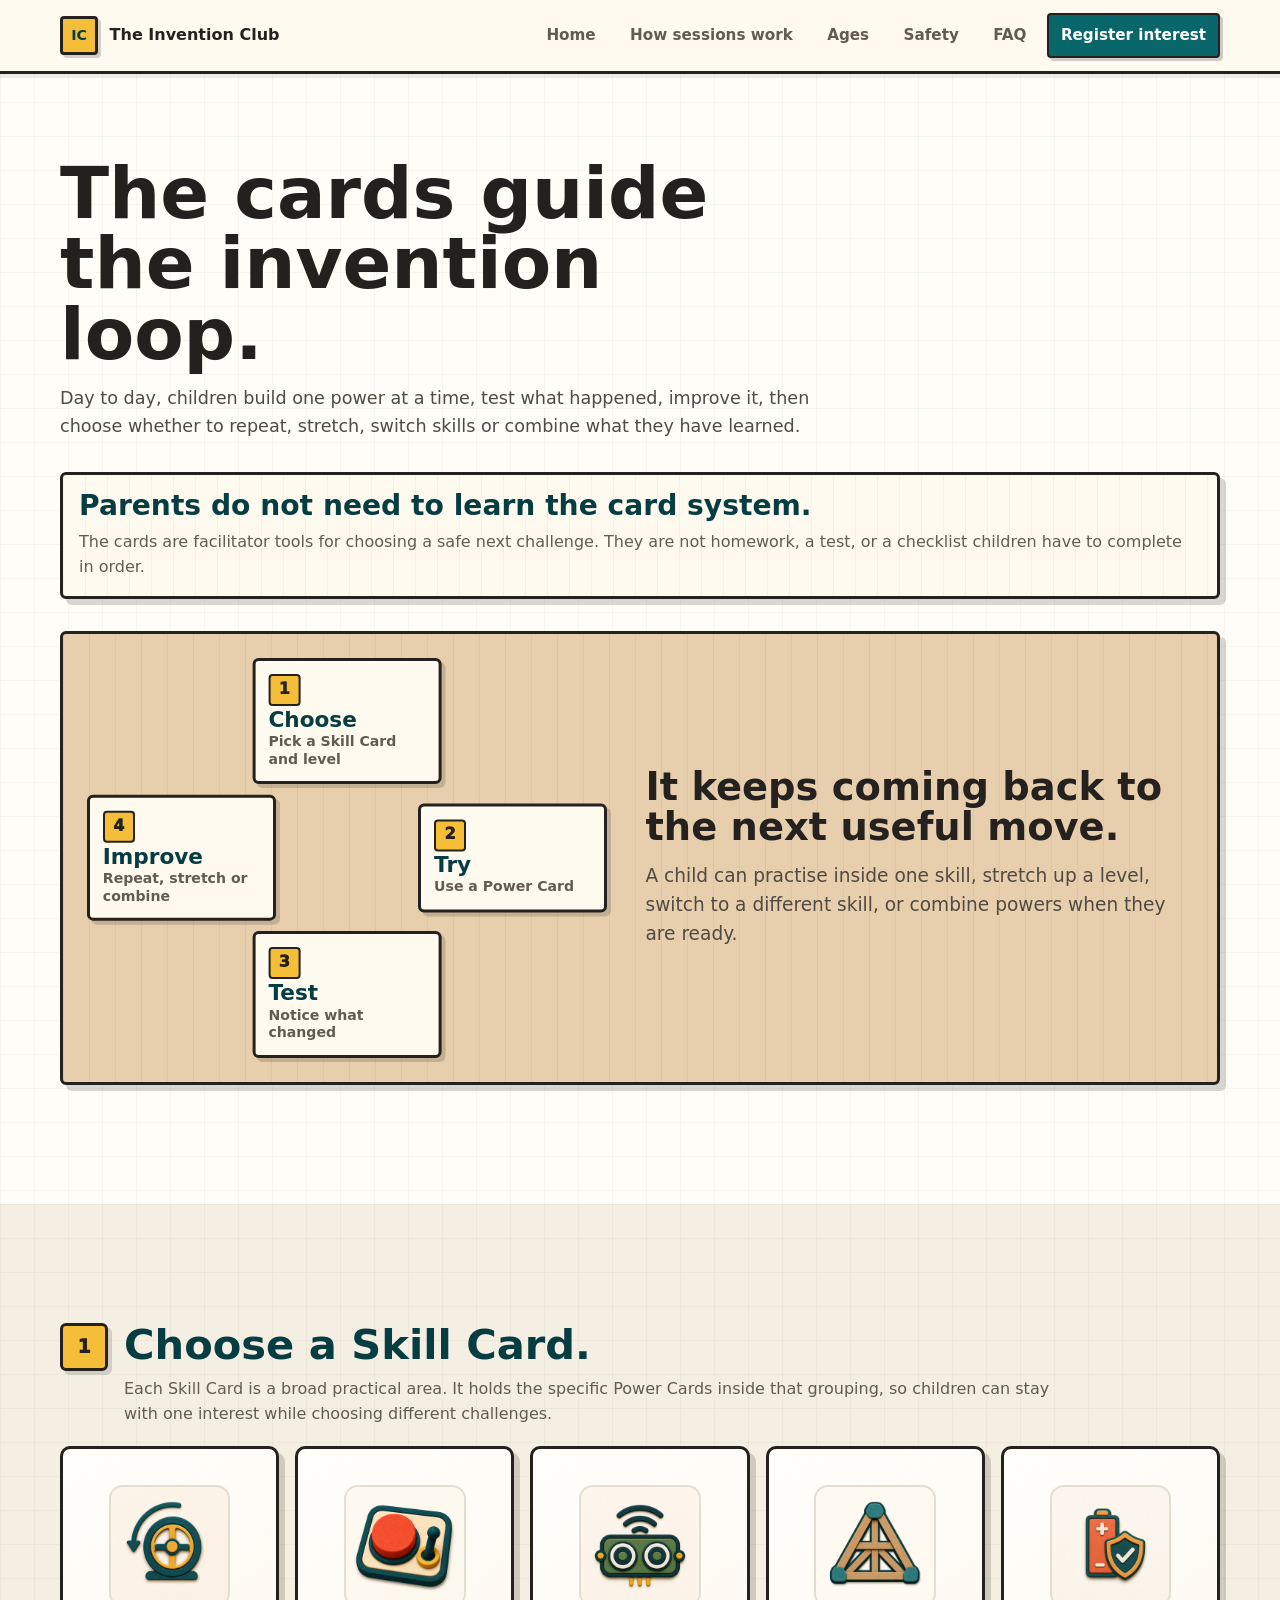
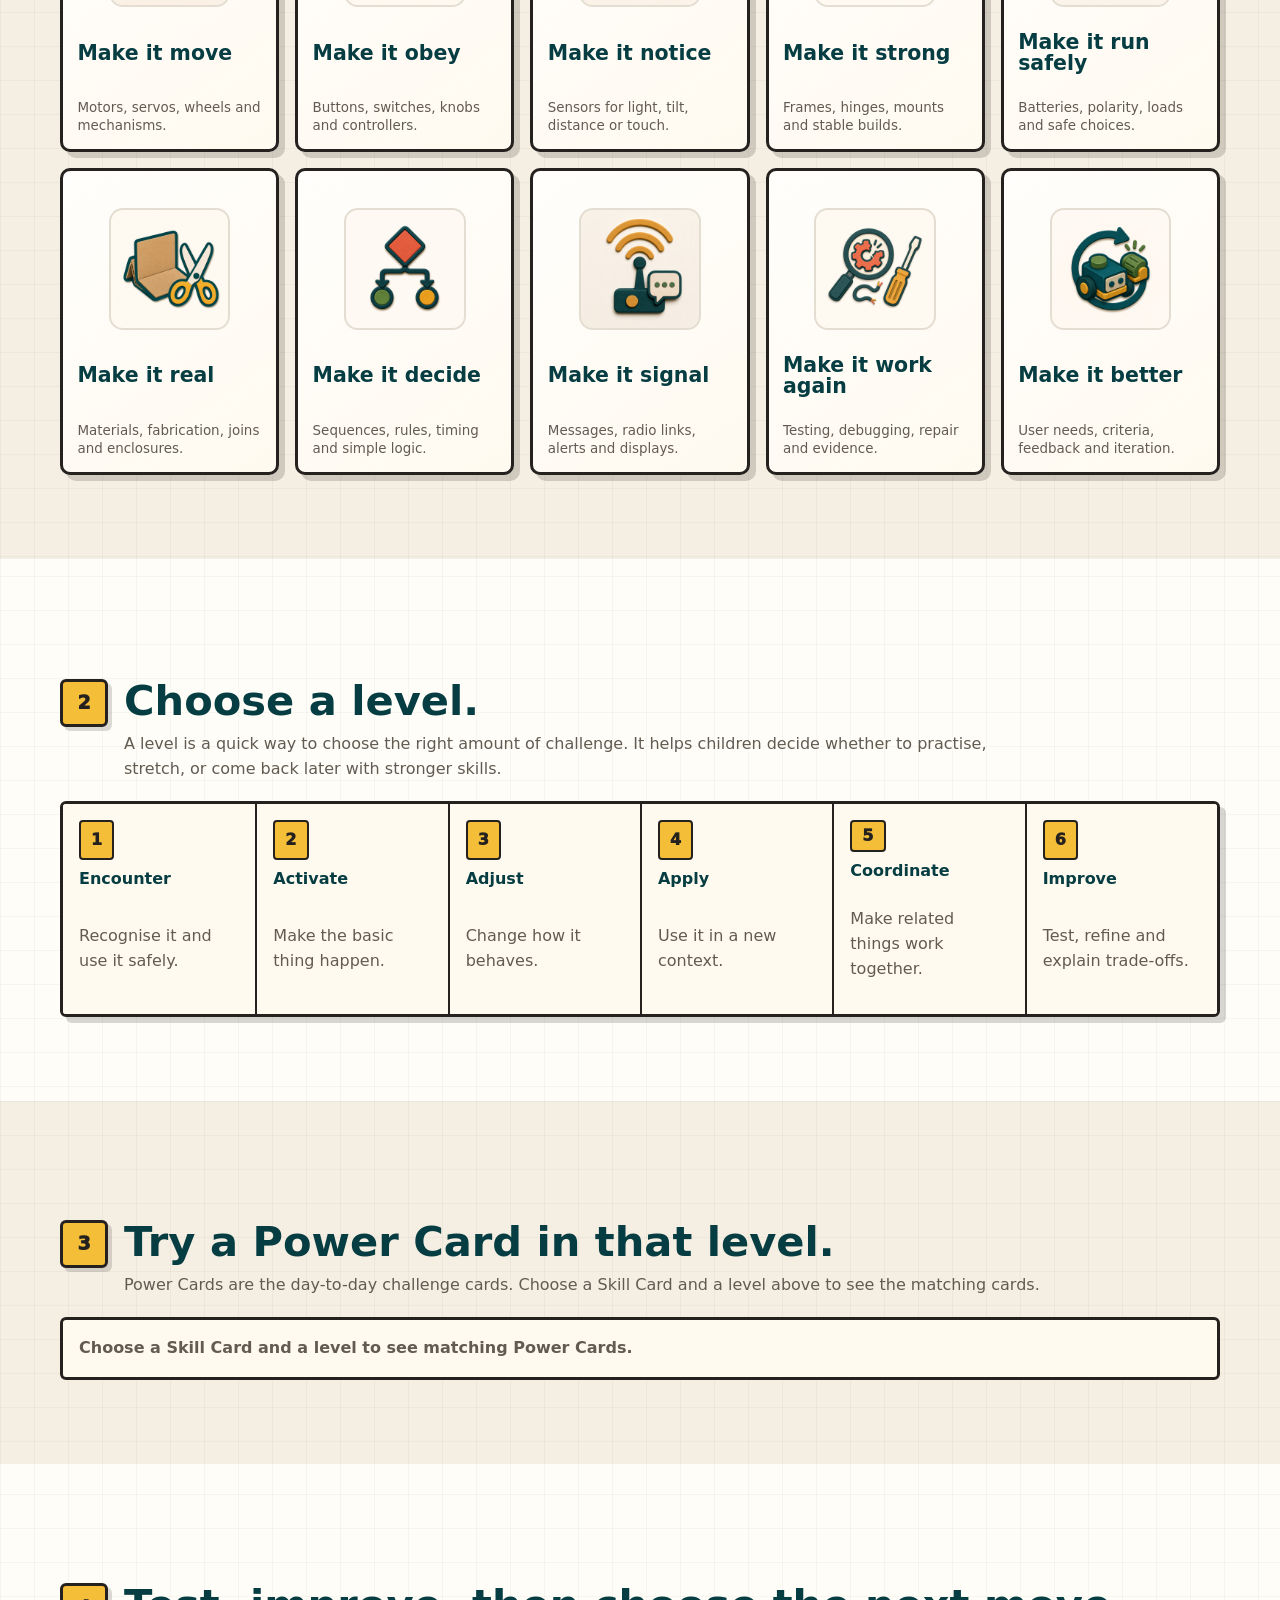
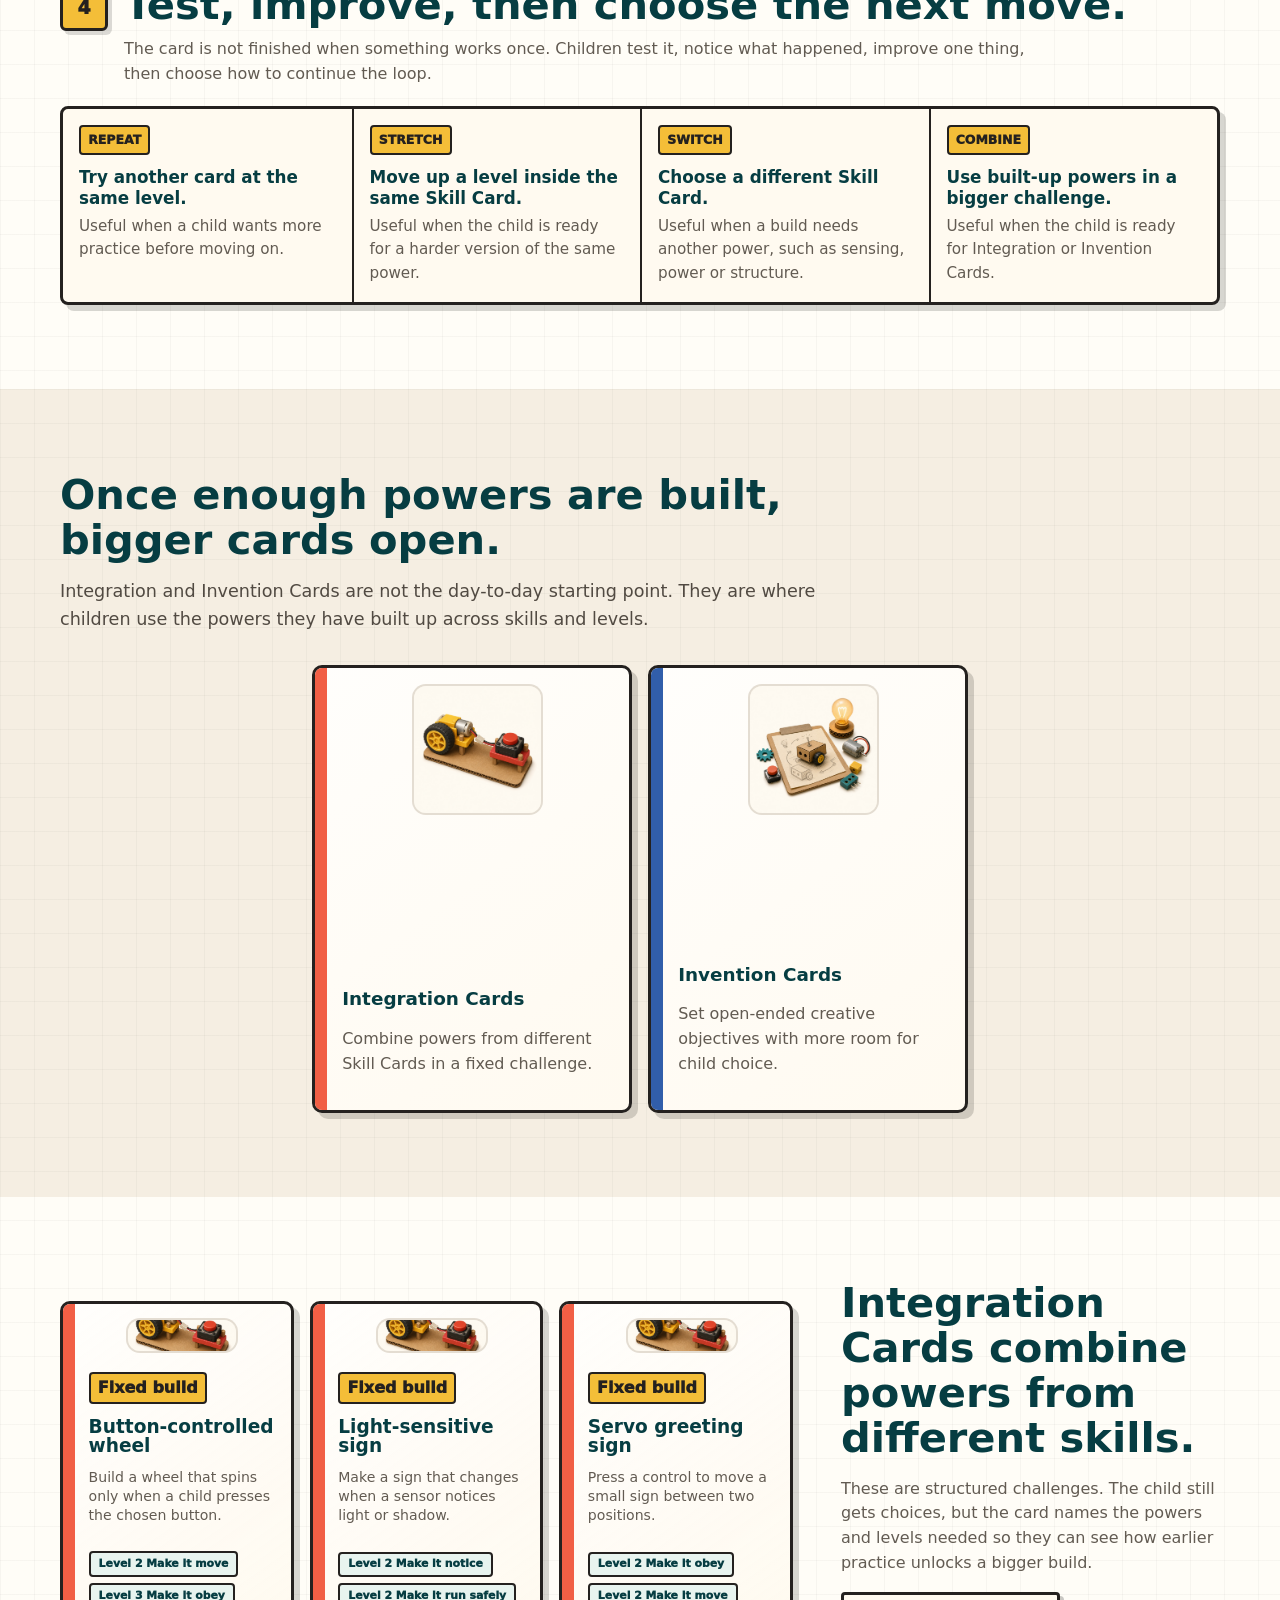
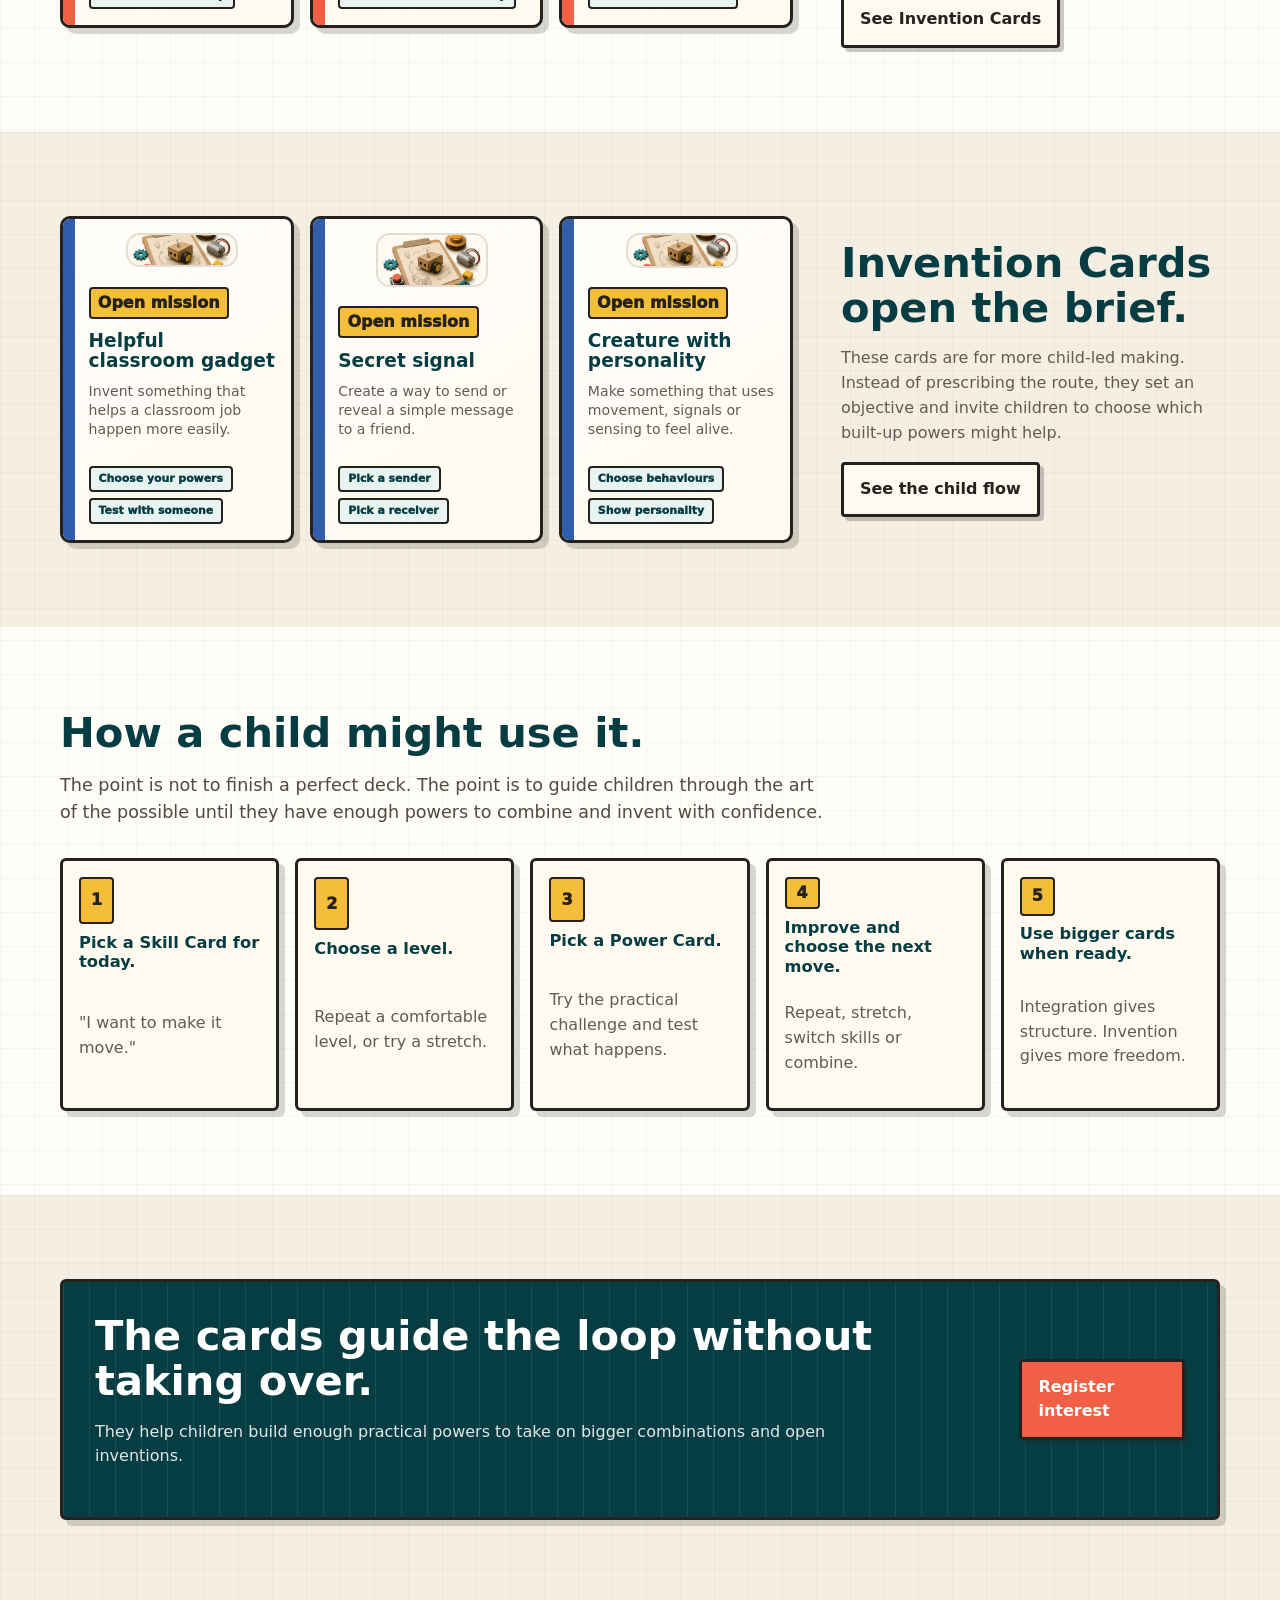
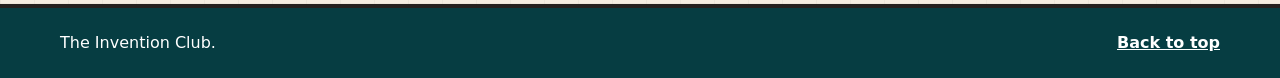
==== commit 08c0b212: "Improve parent-facing website trust and samples" ====
--- a/curriculum.html
+++ b/curriculum.html
@@ -26,6 +26,7 @@
         <a href="index.html#top">Home</a>
         <a href="curriculum.html">How sessions work</a>
         <a href="index.html#pathways">Ages</a>
+        <a href="index.html#safety-support">Safety</a>
         <a href="index.html#faq">FAQ</a>
         <a class="nav-cta" href="index.html#register">Register interest</a>
       </nav>
@@ -40,6 +41,13 @@
               Day to day, children build one power at a time, test what happened,
               improve it, then choose whether to repeat, stretch, switch skills or combine
               what they have learned.
+            </p>
+          </div>
+          <div class="parent-note-panel">
+            <h2>Parents do not need to learn the card system.</h2>
+            <p>
+              The cards are facilitator tools for choosing a safe next challenge. They are not
+              homework, a test, or a checklist children have to complete in order.
             </p>
           </div>
           <div class="make-loop-panel curriculum-loop-panel" aria-label="Choose try test improve loop">
@@ -385,7 +393,7 @@
 
     <footer class="site-footer">
       <div class="section-inner footer-inner">
-        <p>The Invention Club prototype website.</p>
+        <p>The Invention Club.</p>
         <a href="#top">Back to top</a>
       </div>
     </footer>
--- a/styles.css
+++ b/styles.css
@@ -1099,7 +1099,7 @@
 
 @media (max-width: 520px) {
   h1 {
-    font-size: 2.65rem;
+    font-size: clamp(2.05rem, 10vw, 2.35rem);
   }
 
   h2 {
@@ -1116,6 +1116,22 @@
     flex-direction: column;
   }
 
+  .hero-content,
+  .section-inner {
+    width: 100%;
+    max-width: calc(100vw - 2rem);
+  }
+
+  .hero .eyebrow {
+    display: block;
+    width: 100%;
+    font-size: 0.72rem;
+  }
+
+  .hero-copy {
+    font-size: 1.04rem;
+  }
+
   .button {
     width: 100%;
   }
@@ -1130,7 +1146,7 @@
 }
 
 /* Production Workbench Direction
-   A tactile maker system for the live static site. */
+   A tactile maker system for the site. */
 
 :root {
   --bench: #e7cfad;
@@ -1831,7 +1847,7 @@
 @media (max-width: 820px) {
   .site-header {
     background: var(--card);
-    width: 100vw;
+    width: 100%;
     padding-right: 4.75rem;
   }
 
@@ -2793,6 +2809,156 @@
   font-size: 1.16rem;
 }
 
+.parent-note-panel,
+.next-step-note {
+  border: 3px solid var(--outline);
+  border-radius: 6px;
+  background: var(--card);
+  box-shadow: var(--shadow);
+}
+
+.parent-note-panel h2,
+.parent-note-panel p,
+.next-step-note h3 {
+  margin: 0;
+}
+
+.parent-note-panel p,
+.next-step-note,
+.next-step-note li {
+  color: var(--muted);
+}
+
+.example-build-grid,
+.support-grid {
+  display: grid;
+  gap: 1rem;
+  margin-top: 1.4rem;
+}
+
+.example-build-grid {
+  grid-template-columns: repeat(3, minmax(0, 1fr));
+}
+
+.example-build-card {
+  display: flex;
+  flex-direction: column;
+  min-width: 0;
+  overflow: hidden;
+  border: 3px solid var(--outline);
+  border-radius: 6px;
+  background: var(--card);
+  box-shadow: var(--shadow);
+}
+
+.example-build-card img {
+  display: block;
+  width: 100%;
+  aspect-ratio: 4 / 3;
+  border-bottom: 3px solid var(--outline);
+  object-fit: cover;
+}
+
+.example-build-card span,
+.support-grid span {
+  display: inline-flex;
+  width: fit-content;
+  padding: 0.22rem 0.45rem;
+  border: 2px solid var(--outline);
+  border-radius: 4px;
+  background: var(--gold);
+  color: var(--outline);
+  font-size: 0.78rem;
+  font-weight: 950;
+  line-height: 1.15;
+  text-transform: uppercase;
+}
+
+.example-build-card span {
+  margin: 1rem 1rem 0.8rem;
+}
+
+.support-grid span {
+  margin-bottom: 0.8rem;
+}
+
+.example-build-card h3,
+.support-grid h3,
+.parent-note-panel h2,
+.next-step-note h3 {
+  color: var(--teal-dark);
+}
+
+.example-build-card h3 {
+  margin-inline: 1rem;
+}
+
+.example-build-card p,
+.support-grid p {
+  margin: 0.55rem 0 0;
+  color: var(--muted);
+}
+
+.example-build-card p {
+  margin: 0.55rem 1rem 1rem;
+}
+
+.support-grid {
+  grid-template-columns: repeat(4, minmax(0, 1fr));
+  gap: 0;
+  overflow: hidden;
+  border: 3px solid var(--outline);
+  border-radius: 6px;
+  background: var(--card);
+  box-shadow: var(--shadow);
+}
+
+.support-grid article {
+  min-width: 0;
+  padding: 1rem;
+}
+
+.support-grid article + article {
+  border-left: 2px solid var(--outline);
+}
+
+.parent-note-panel,
+.next-step-note {
+  padding: 1rem;
+}
+
+.parent-note-panel {
+  display: grid;
+  gap: 0.55rem;
+  margin-top: 1.2rem;
+  background:
+    repeating-linear-gradient(90deg, rgba(36, 33, 31, 0.045) 0 1px, transparent 1px 22px),
+    var(--card);
+}
+
+.parent-note-panel h2 {
+  font-size: clamp(1.45rem, 2.2vw, 1.9rem);
+}
+
+.next-step-note {
+  margin-top: 1rem;
+  background: #e8f4ef;
+  box-shadow: 4px 4px 0 rgba(36, 33, 31, 0.16);
+}
+
+.next-step-note h3 {
+  font-size: 1rem;
+}
+
+.next-step-note ul {
+  margin: 0.6rem 0 0;
+  padding-left: 1.2rem;
+}
+
+.next-step-note li + li {
+  margin-top: 0.35rem;
+}
+
 .age-table {
   width: 100%;
   table-layout: fixed;
@@ -2913,11 +3079,39 @@
   .make-loop-panel {
     grid-template-columns: 1fr;
   }
+
+  .example-build-grid,
+  .support-grid {
+    grid-template-columns: repeat(2, minmax(0, 1fr));
+  }
+
+  .support-grid article:nth-child(odd) {
+    border-left: 0;
+  }
+
+  .support-grid article:nth-child(n + 3) {
+    border-top: 2px solid var(--outline);
+  }
 }
 
 @media (max-width: 820px) {
   .faq-item summary {
     gap: 0.75rem;
+  }
+
+  .example-build-grid,
+  .support-grid {
+    grid-template-columns: 1fr;
+  }
+
+  .support-grid article,
+  .support-grid article + article,
+  .support-grid article:nth-child(n + 3) {
+    border-left: 0;
+  }
+
+  .support-grid article + article {
+    border-top: 2px solid var(--outline);
   }
 
   .age-table,
@@ -2976,19 +3170,30 @@
     padding: 0.9rem;
   }
 
+  .parent-note-panel,
+  .next-step-note,
+  .example-build-card,
+  .support-grid {
+    box-shadow: 4px 4px 0 rgba(36, 33, 31, 0.16);
+  }
+
   .loop-diagram {
-    min-height: 21rem;
+    display: grid;
+    grid-template-columns: 1fr;
+    gap: 0.75rem;
+    min-height: 0;
   }
 
   .loop-cycle {
-    inset: 4%;
-    width: 92%;
-    height: 92%;
+    display: none;
   }
 
   .loop-card {
-    width: 9.8rem;
+    position: static;
+    width: auto;
+    min-width: 0;
     padding: 0.65rem;
+    transform: none;
   }
 
   .loop-card strong {
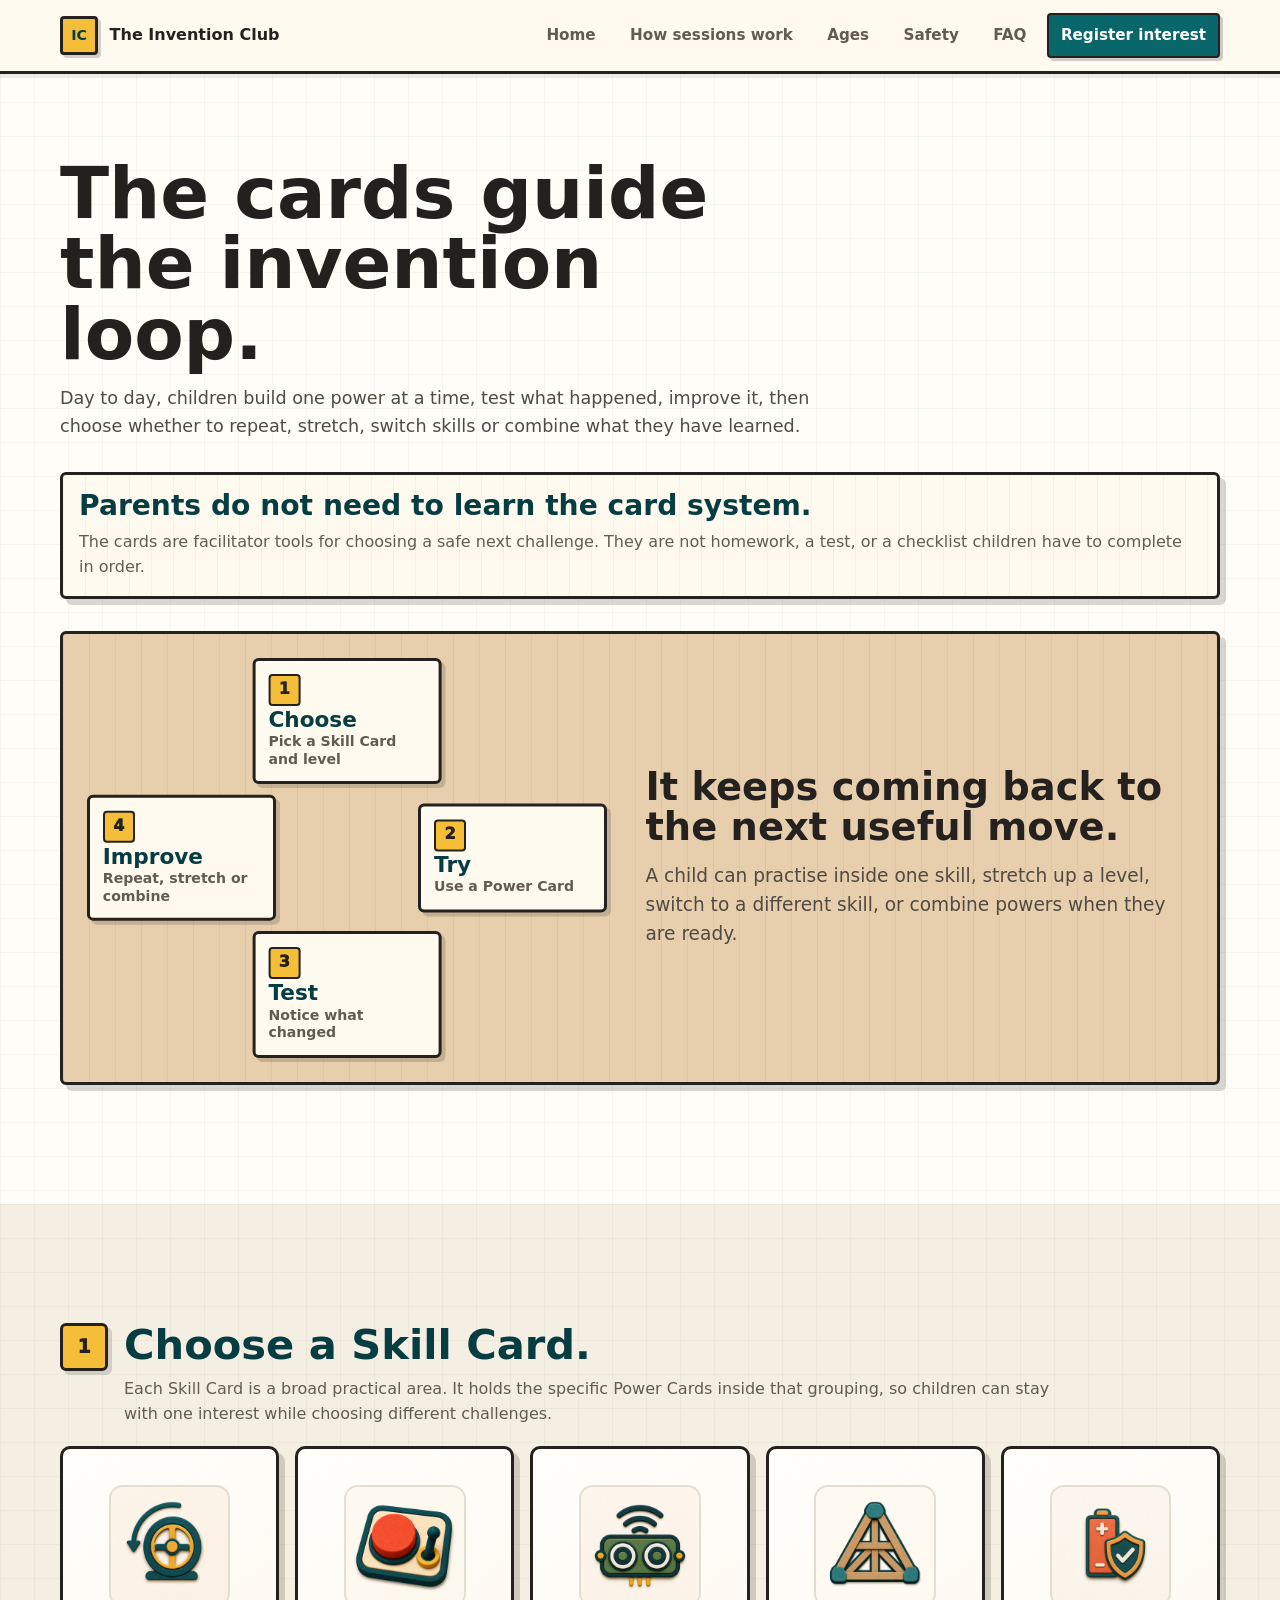
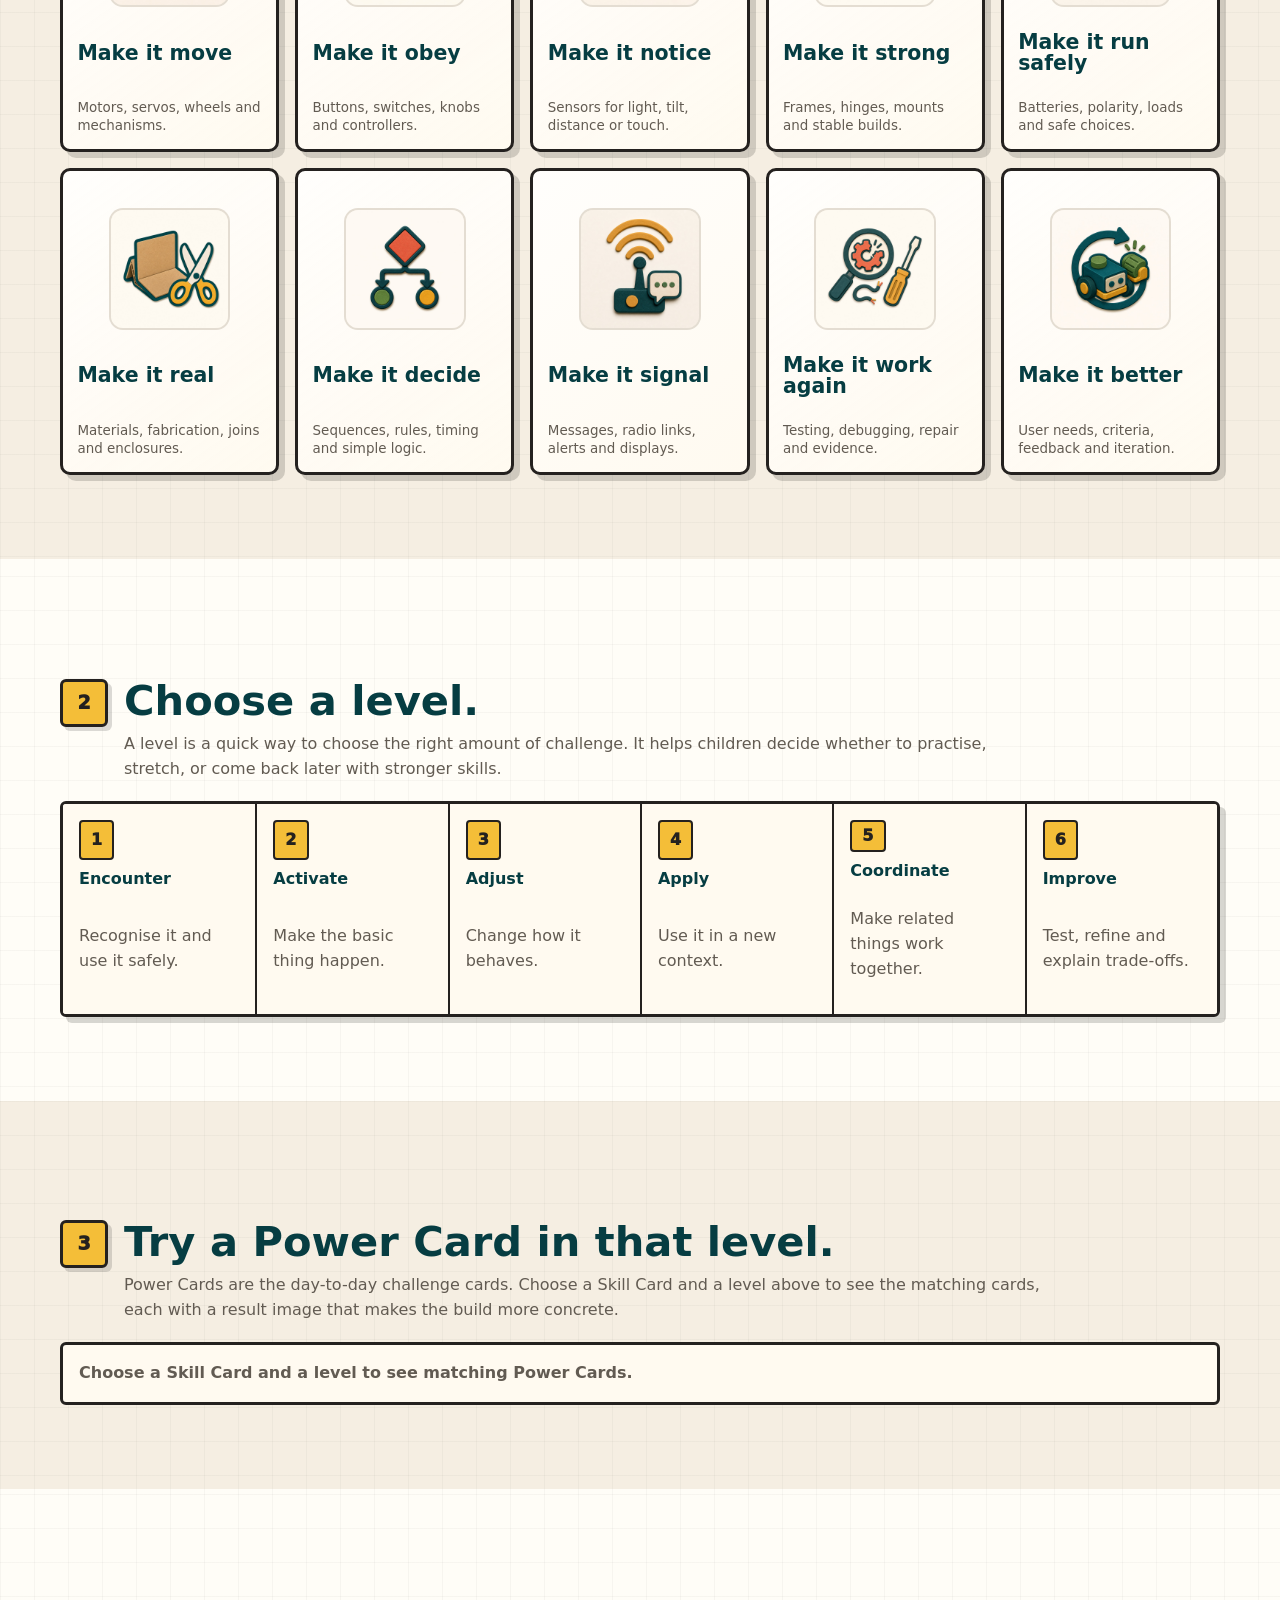
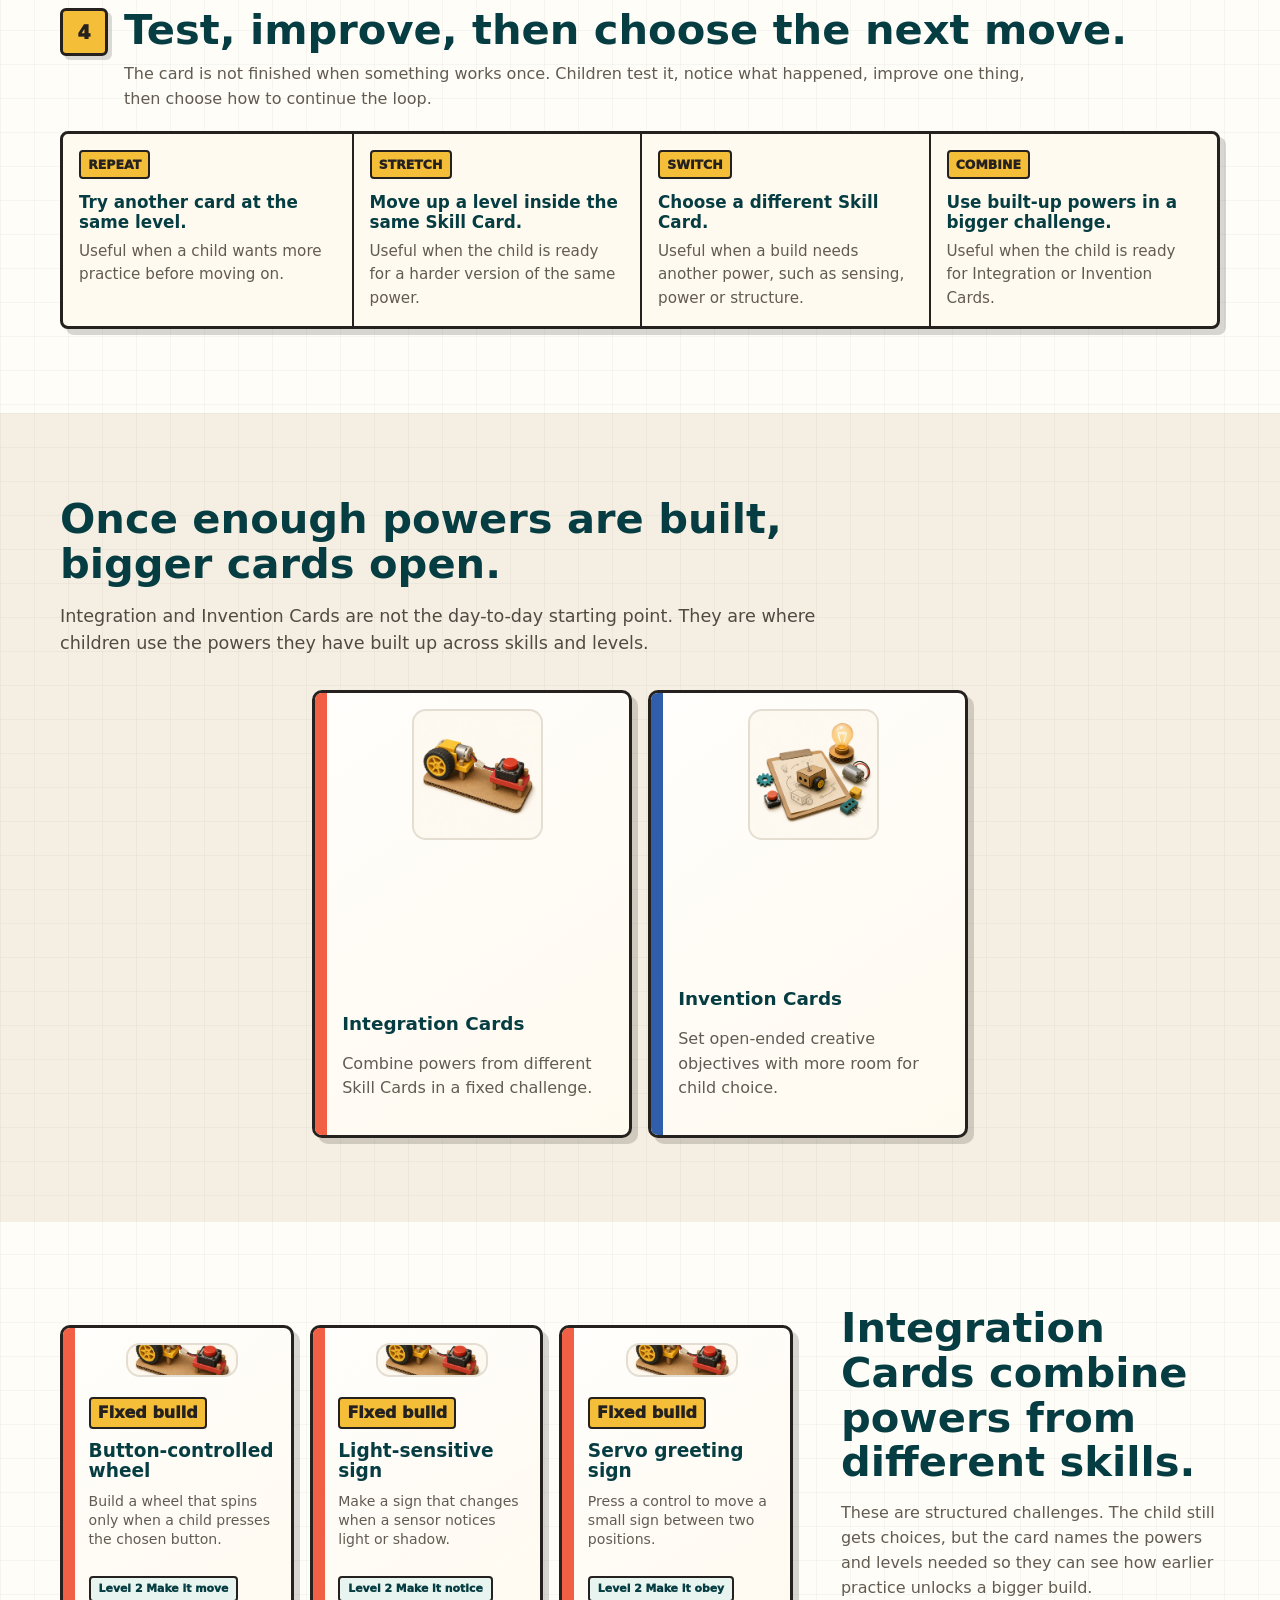
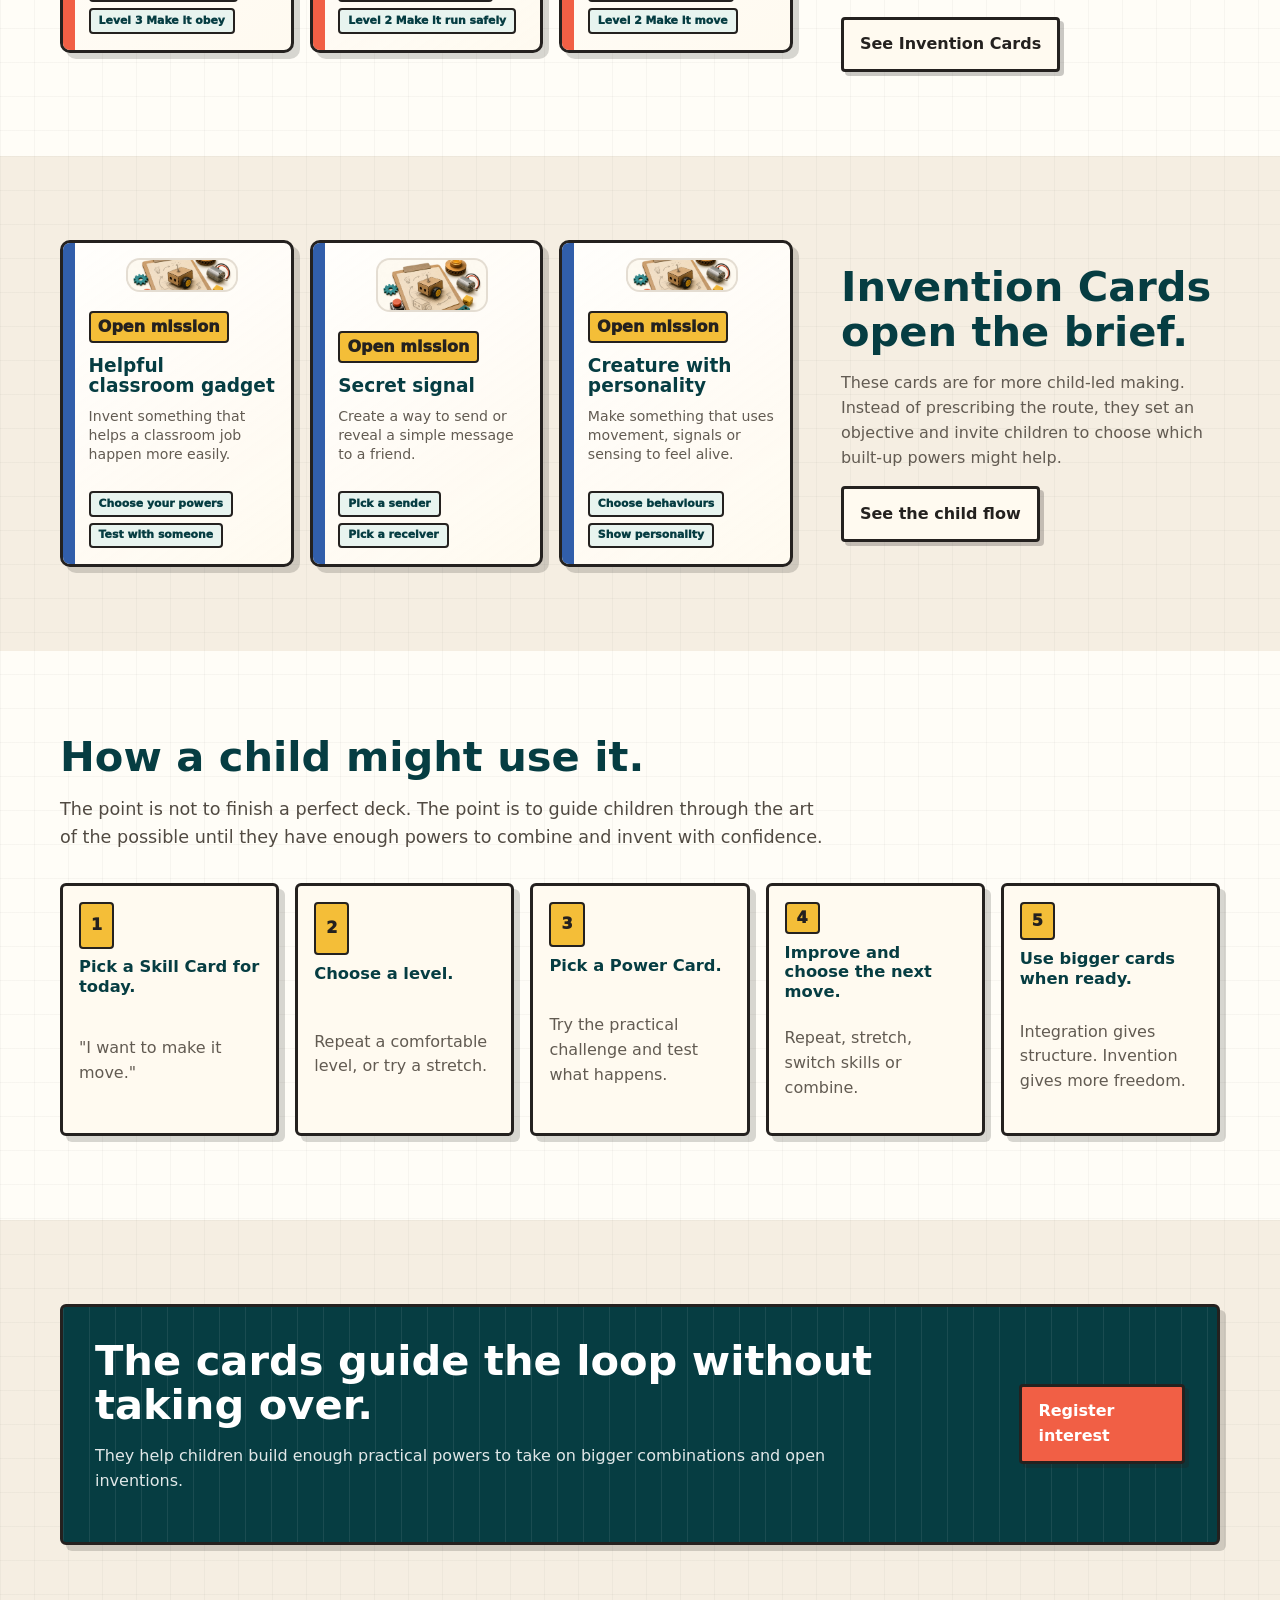
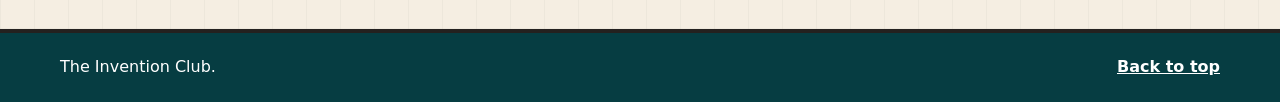
==== commit 521dd72d: "Expand power cards with result images" ====
--- a/curriculum.html
+++ b/curriculum.html
@@ -188,7 +188,7 @@
               <h2>Try a Power Card in that level.</h2>
               <p>
                 Power Cards are the day-to-day challenge cards. Choose a Skill Card and a level
-                above to see the matching cards.
+                above to see the matching cards, each with a result image that makes the build more concrete.
               </p>
             </div>
           </div>
--- a/styles.css
+++ b/styles.css
@@ -2245,7 +2245,7 @@
 }
 
 .generated-power-card {
-  min-height: 24rem;
+  min-height: 0;
   gap: 0.75rem;
 }
 
@@ -2254,8 +2254,24 @@
 }
 
 .generated-power-card h3 {
-  max-width: 18rem;
+  max-width: 100%;
   margin: 0;
+}
+
+.power-card-result {
+  overflow: hidden;
+  margin: 0;
+  border: 3px solid var(--outline);
+  border-radius: 6px;
+  background: var(--bench);
+  box-shadow: 4px 4px 0 rgba(36, 33, 31, 0.16);
+}
+
+.power-card-result img {
+  display: block;
+  width: 100%;
+  aspect-ratio: 4 / 3;
+  object-fit: cover;
 }
 
 .power-card-meta {
@@ -2299,28 +2315,6 @@
 
 .try-next-section {
   margin-top: auto;
-}
-
-.grown-up-note {
-  margin-top: 0.2rem;
-  padding: 0.6rem 0.7rem;
-  border: 2px solid var(--outline);
-  border-radius: 5px;
-  background: #e8f4ef;
-}
-
-.grown-up-note summary {
-  cursor: pointer;
-  color: var(--teal-dark);
-  font-size: 0.82rem;
-  font-weight: 950;
-}
-
-.grown-up-note p {
-  margin: 0.45rem 0 0;
-  color: var(--muted);
-  font-size: 0.86rem;
-  line-height: 1.35;
 }
 
 .card-objective {
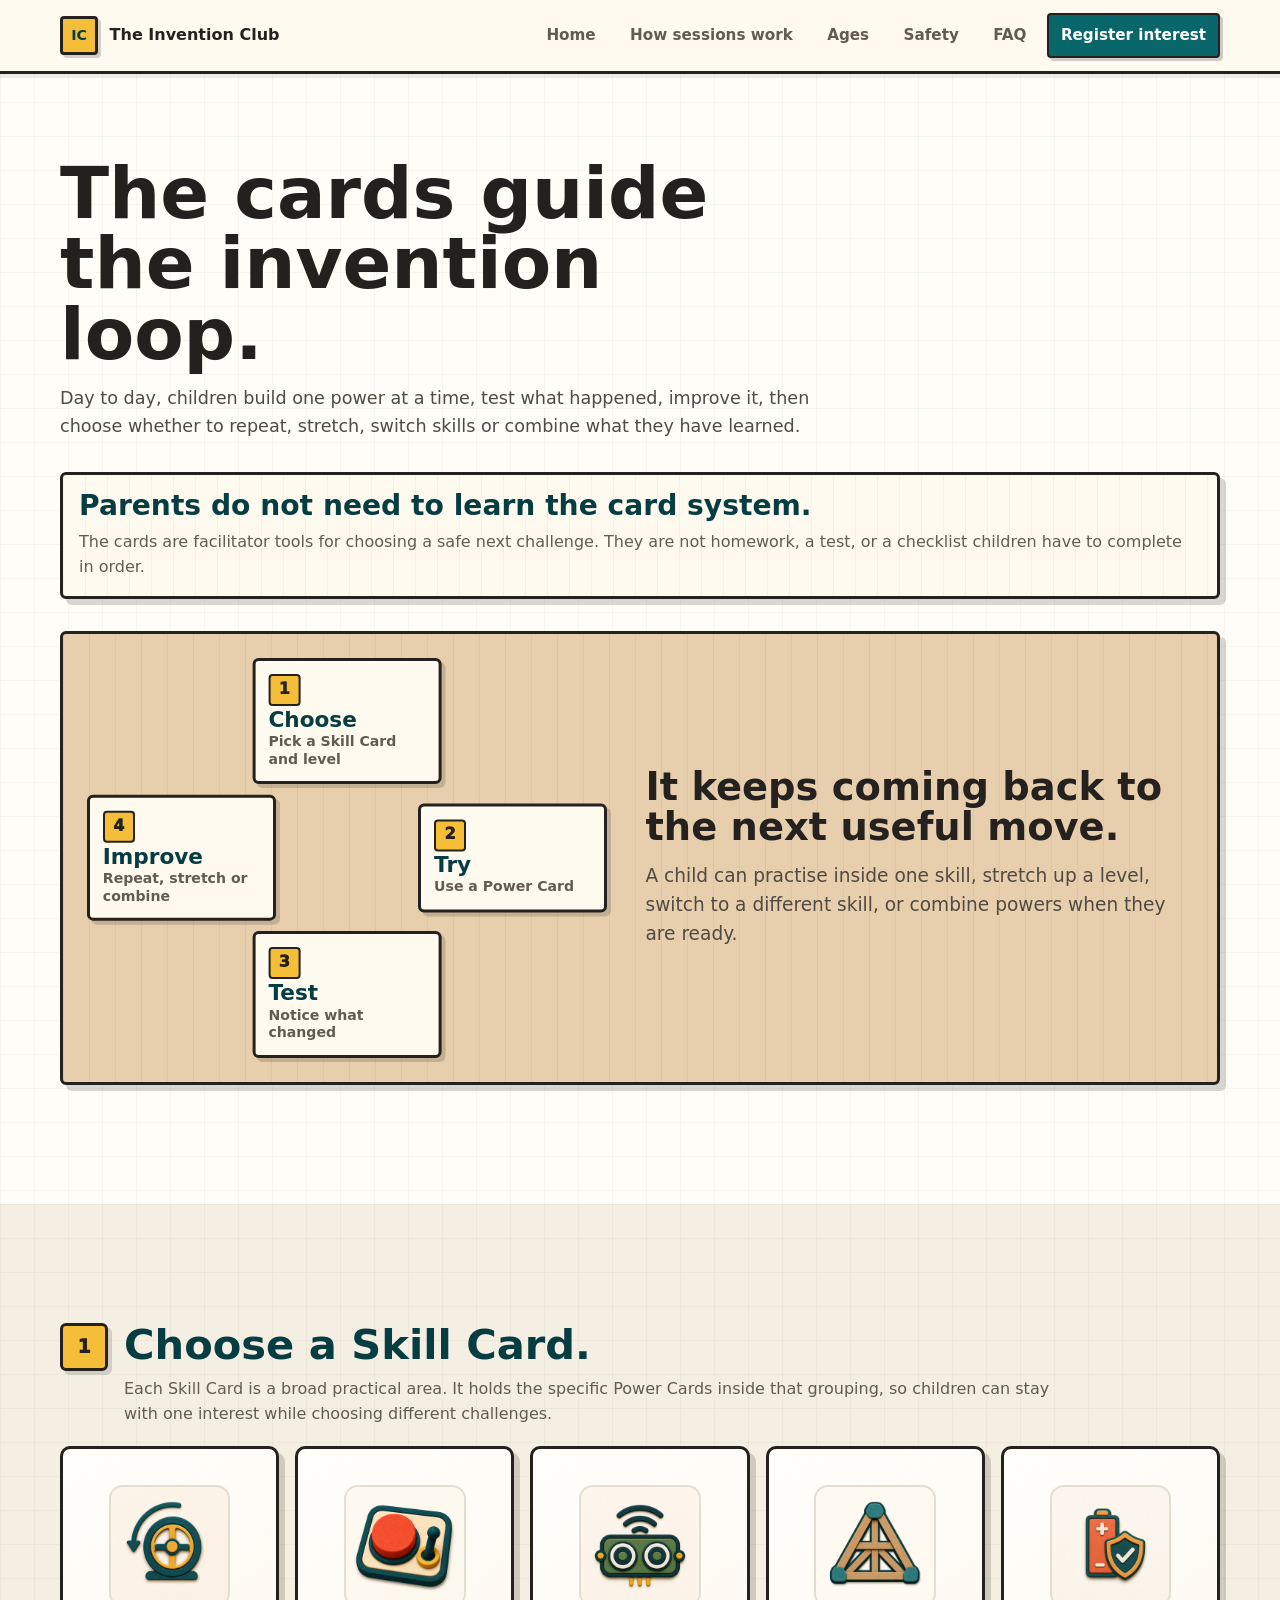
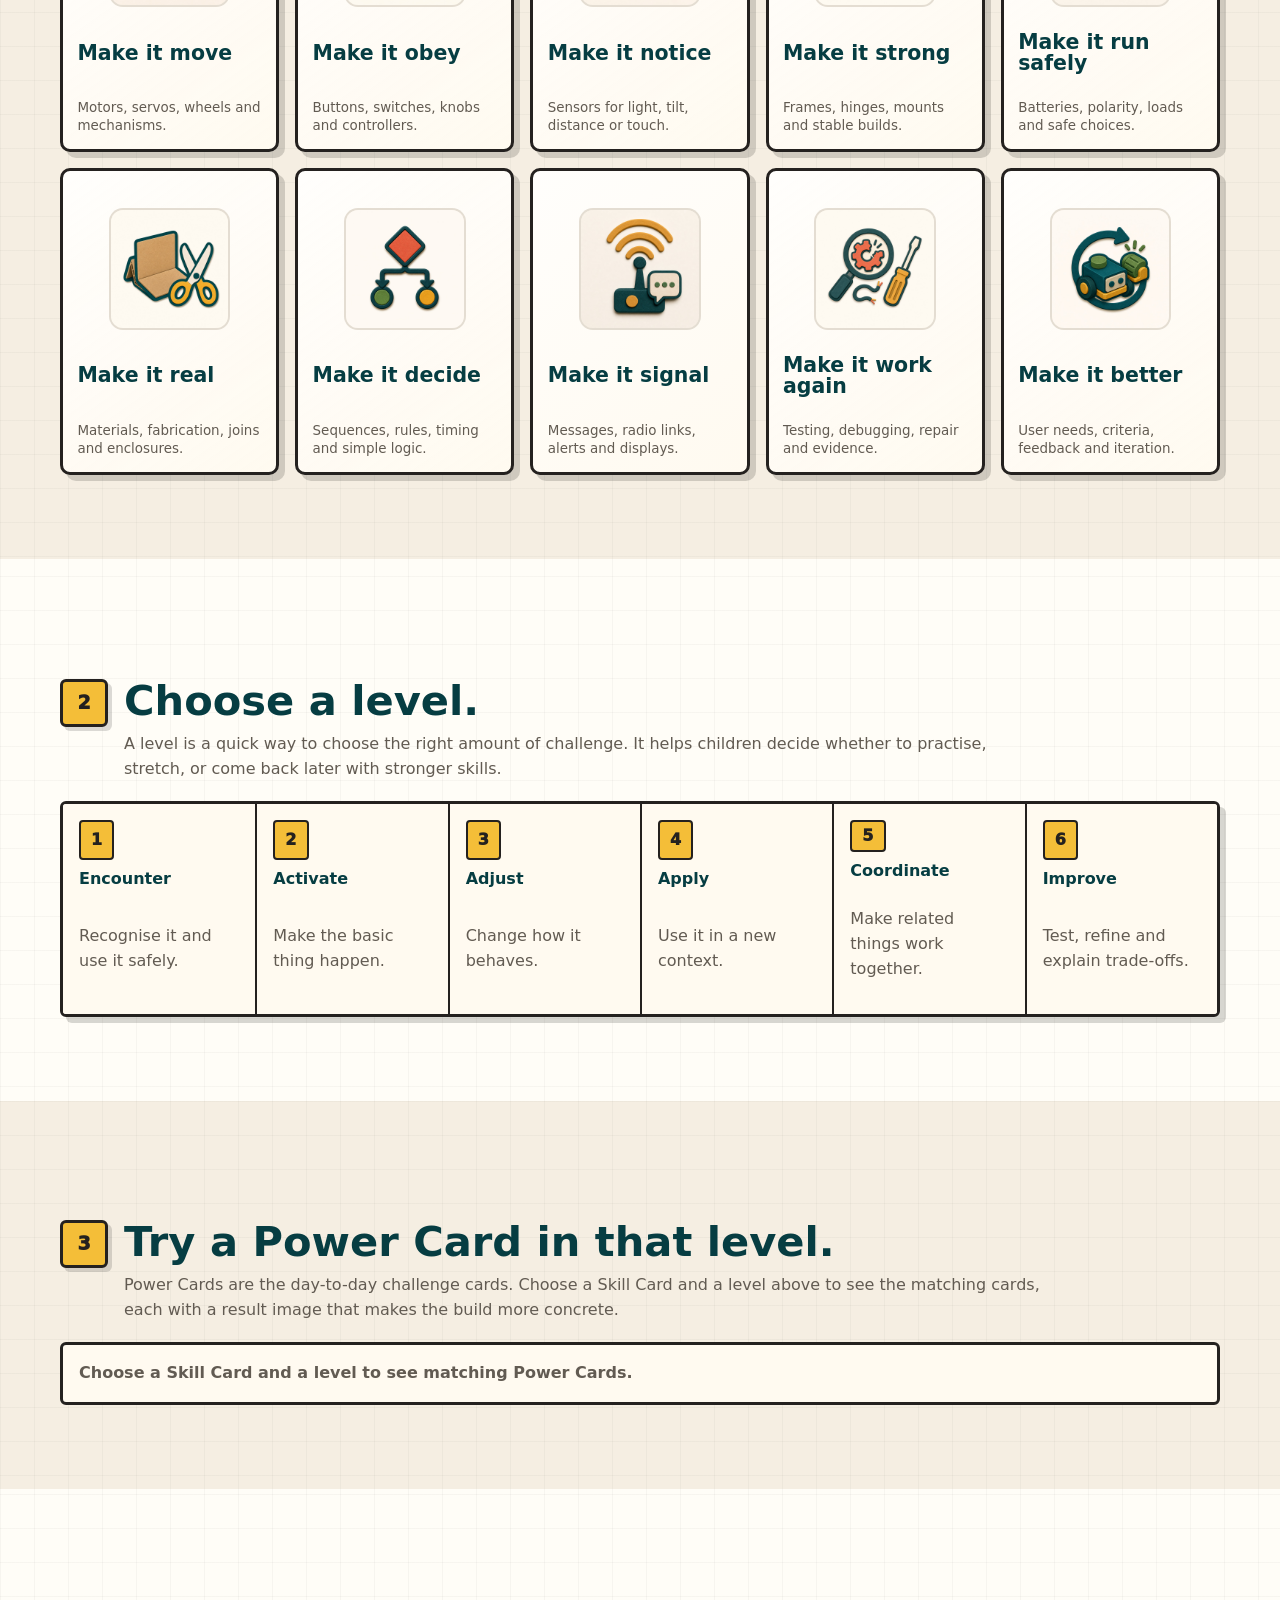
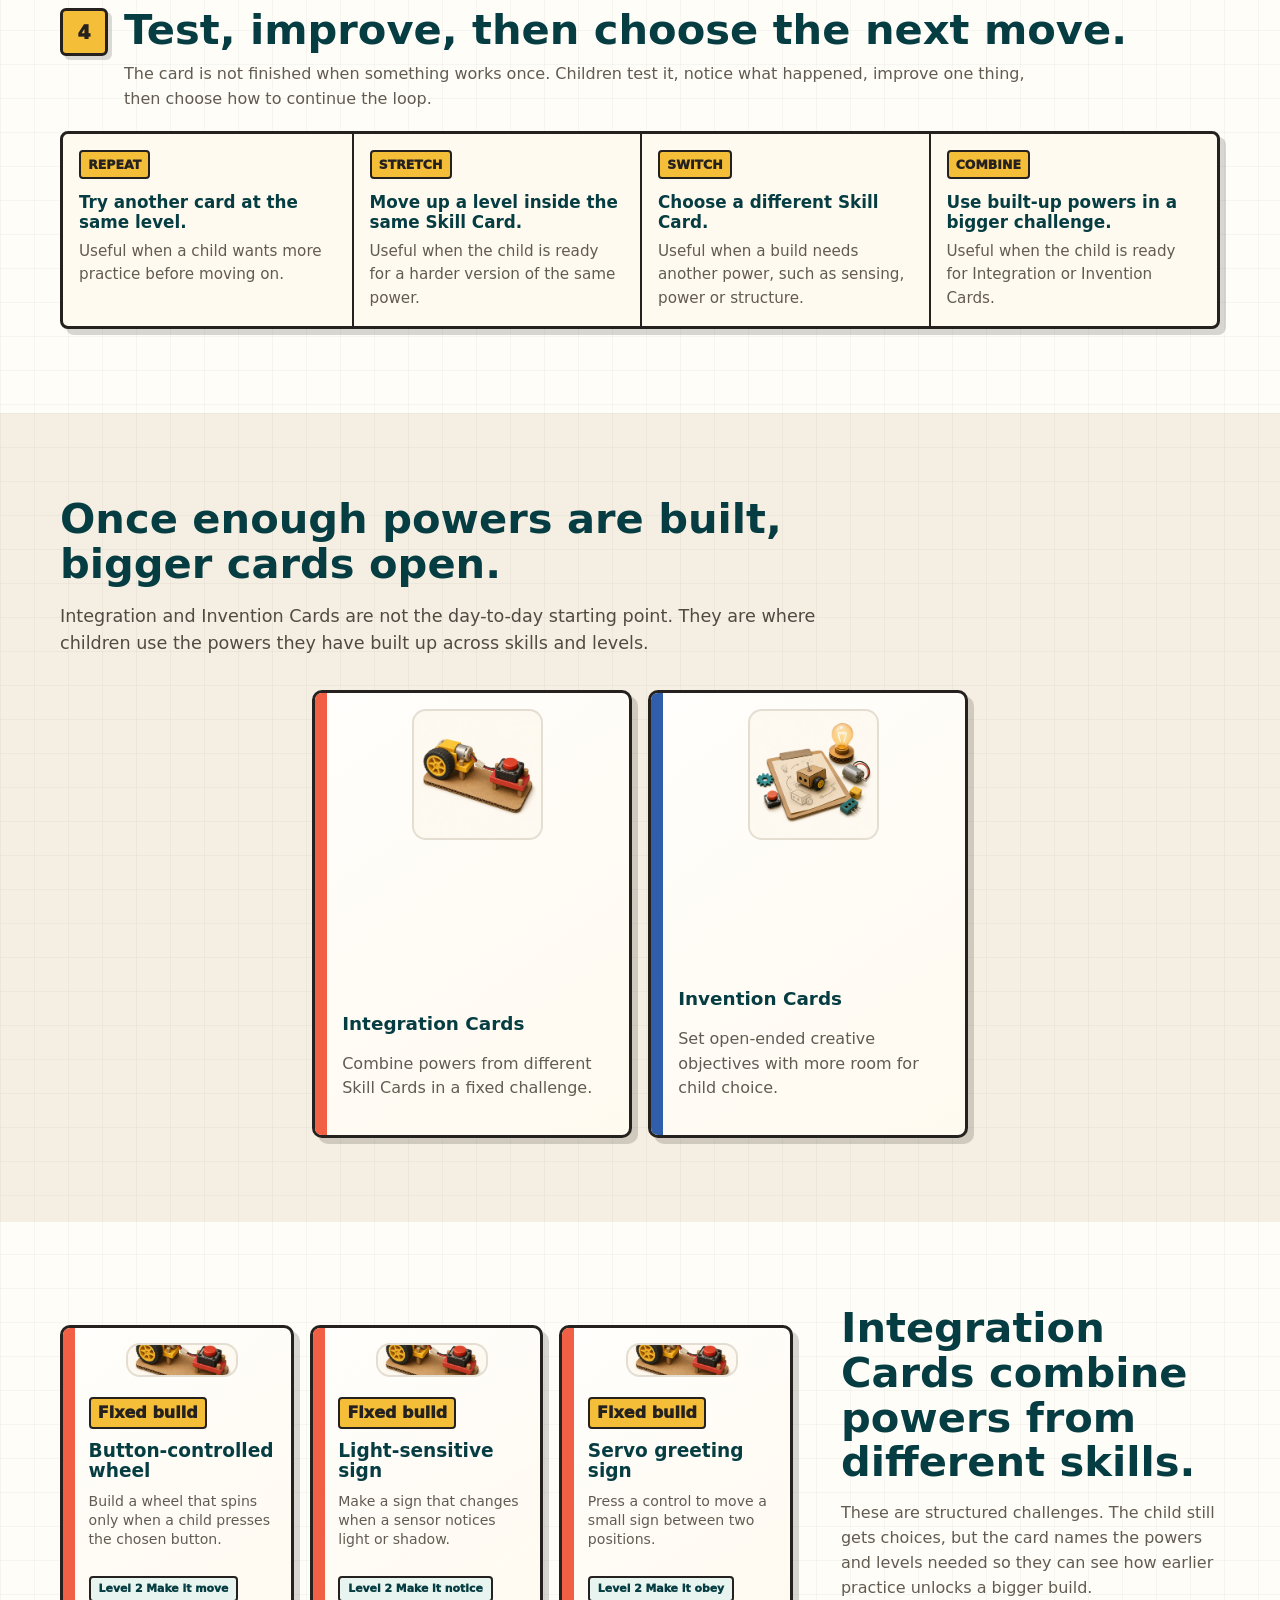
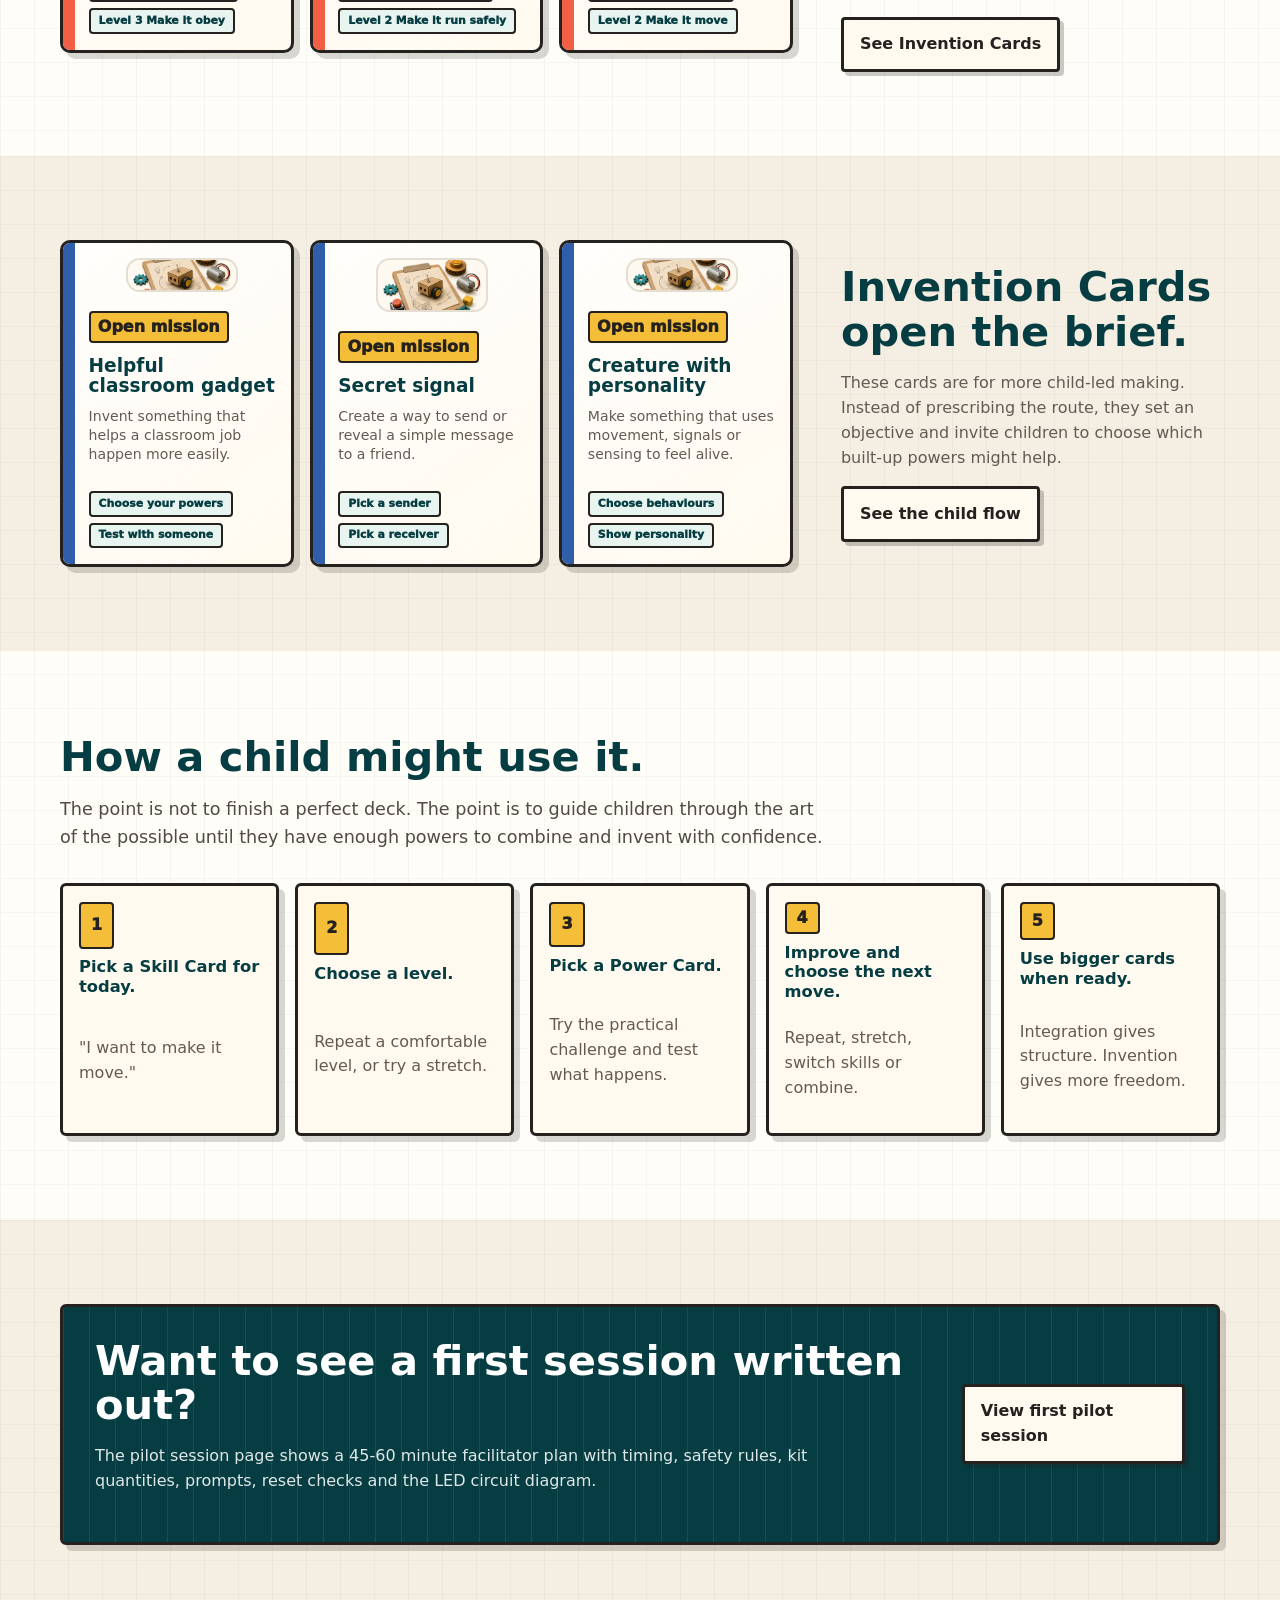
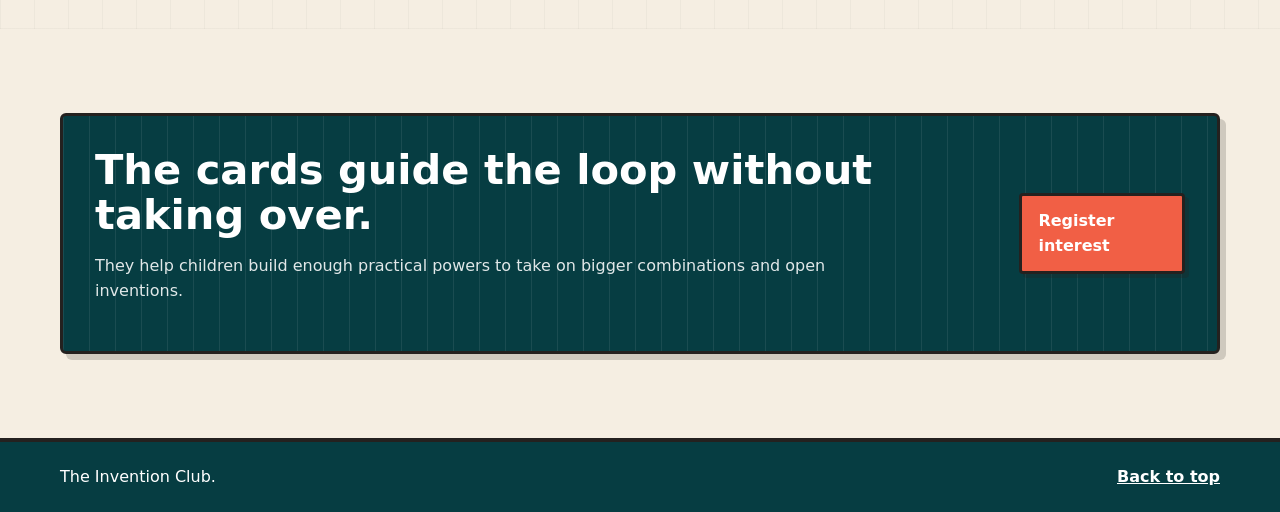
==== commit 018581c8: "Add first pilot session plan page" ====
--- a/curriculum.html
+++ b/curriculum.html
@@ -378,6 +378,19 @@
         </div>
       </section>
 
+      <section class="section pilot-session-teaser-section bench-board" id="first-pilot-session">
+        <div class="section-inner power-strip pilot-session-teaser">
+          <div>
+            <h2>Want to see a first session written out?</h2>
+            <p>
+              The pilot session page shows a 45-60 minute facilitator plan with timing, safety
+              rules, kit quantities, prompts, reset checks and the LED circuit diagram.
+            </p>
+          </div>
+          <a class="button secondary" href="pilot-session.html">View first pilot session</a>
+        </div>
+      </section>
+
       <section class="section register-section" id="curriculum-cta">
         <div class="section-inner power-strip final-cta">
           <div>
@@ -399,6 +412,7 @@
     </footer>
 
     <script src="curriculum-data.js"></script>
+    <script src="power-card-scenes.js"></script>
     <script src="script.js"></script>
   </body>
 </html>
--- a/styles.css
+++ b/styles.css
@@ -2274,6 +2274,283 @@
   object-fit: cover;
 }
 
+.power-card-animated-result {
+  position: relative;
+}
+
+.power-card-scene {
+  display: block;
+  width: 100%;
+  aspect-ratio: 4 / 3;
+}
+
+.power-card-animation-toggle {
+  position: absolute;
+  right: 0.55rem;
+  bottom: 0.55rem;
+  display: inline-grid;
+  place-items: center;
+  width: 2.35rem;
+  height: 2.35rem;
+  border: 3px solid var(--outline);
+  border-radius: 999px;
+  background: var(--paper);
+  color: var(--outline);
+  box-shadow: 3px 3px 0 rgba(36, 33, 31, 0.18);
+  cursor: pointer;
+}
+
+.power-card-animation-toggle:focus-visible {
+  outline: 3px solid var(--gold);
+  outline-offset: 3px;
+}
+
+.power-card-animation-toggle span {
+  position: relative;
+  display: block;
+  width: 0.9rem;
+  height: 1rem;
+}
+
+.power-card-animation-toggle span::before,
+.power-card-animation-toggle span::after {
+  position: absolute;
+  top: 0;
+  bottom: 0;
+  width: 0.26rem;
+  border-radius: 2px;
+  background: currentColor;
+  content: "";
+}
+
+.power-card-animation-toggle span::before {
+  left: 0.12rem;
+}
+
+.power-card-animation-toggle span::after {
+  right: 0.12rem;
+}
+
+.power-card-animated-result.is-paused .power-card-animation-toggle span::before {
+  top: 0;
+  left: 0.18rem;
+  width: 0;
+  height: 0;
+  border-top: 0.5rem solid transparent;
+  border-bottom: 0.5rem solid transparent;
+  border-left: 0.78rem solid currentColor;
+  border-radius: 0;
+  background: transparent;
+}
+
+.power-card-animated-result.is-paused .power-card-animation-toggle span::after {
+  display: none;
+}
+
+.power-card-wire {
+  stroke: var(--outline);
+  stroke-width: 8;
+  stroke-linecap: round;
+  opacity: 0.9;
+}
+
+.power-card-wire-power {
+  stroke: #d54a3a;
+}
+
+.power-card-wire-ground {
+  stroke: #24211f;
+  opacity: 0.78;
+}
+
+.power-card-wire-signal,
+.power-card-wire-logic,
+.power-card-wire-radio,
+.power-card-wire-test,
+.power-card-wire-evidence,
+.power-card-wire-material,
+.power-card-wire-mark,
+.power-card-wire-join,
+.power-card-wire-focus,
+.power-card-wire-load {
+  stroke: var(--teal);
+}
+
+.power-card-wire-radio {
+  stroke: #315eaa;
+}
+
+.power-card-wire-test,
+.power-card-wire-evidence {
+  stroke: var(--gold);
+}
+
+.power-card-wire-flow,
+.power-card-wire-pulse {
+  stroke-dasharray: 18 20;
+  animation: power-card-wire-flow 1.25s linear infinite;
+}
+
+.power-card-motion-spin {
+  animation: power-card-spin 1.15s linear infinite;
+  transform-box: fill-box;
+  transform-origin: center;
+}
+
+.power-card-motion-swing {
+  animation: power-card-swing 1.85s ease-in-out infinite;
+  transform-box: fill-box;
+  transform-origin: center;
+}
+
+.power-card-motion-press {
+  animation: power-card-press 1.4s ease-in-out infinite;
+  transform-box: fill-box;
+  transform-origin: center;
+}
+
+.power-card-motion-blink {
+  animation: power-card-blink 1.2s ease-in-out infinite;
+}
+
+.power-card-motion-pulse,
+.power-card-motion-sense,
+.power-card-motion-waves,
+.power-card-motion-sequence,
+.power-card-motion-load,
+.power-card-motion-scan {
+  animation: power-card-pulse 1.6s ease-in-out infinite;
+}
+
+.power-card-motion-load {
+  animation-name: power-card-load;
+  transform-box: fill-box;
+  transform-origin: center;
+}
+
+.power-card-motion-scan {
+  animation-name: power-card-scan;
+  transform-box: fill-box;
+  transform-origin: center;
+}
+
+.power-card-motion-wobble {
+  animation: power-card-wobble 1.8s ease-in-out infinite;
+  transform-box: fill-box;
+  transform-origin: center;
+}
+
+.power-card-animated-result.is-paused .power-card-wire-flow,
+.power-card-animated-result.is-paused .power-card-wire-pulse,
+.power-card-animated-result.is-paused [class*="power-card-motion-"],
+.power-card-animated-result.is-offscreen .power-card-wire-flow,
+.power-card-animated-result.is-offscreen .power-card-wire-pulse,
+.power-card-animated-result.is-offscreen [class*="power-card-motion-"] {
+  animation-play-state: paused;
+}
+
+@keyframes power-card-spin {
+  to {
+    transform: rotate(360deg);
+  }
+}
+
+@keyframes power-card-swing {
+  0%,
+  100% {
+    transform: rotate(-12deg);
+  }
+
+  50% {
+    transform: rotate(18deg);
+  }
+}
+
+@keyframes power-card-press {
+  0%,
+  100% {
+    transform: translateY(0);
+  }
+
+  45%,
+  60% {
+    transform: translateY(10px);
+  }
+}
+
+@keyframes power-card-blink {
+  0%,
+  35%,
+  100% {
+    opacity: 0.58;
+  }
+
+  55%,
+  72% {
+    opacity: 1;
+  }
+}
+
+@keyframes power-card-pulse {
+  0%,
+  100% {
+    opacity: 0.42;
+  }
+
+  50% {
+    opacity: 1;
+  }
+}
+
+@keyframes power-card-wire-flow {
+  to {
+    stroke-dashoffset: -38;
+  }
+}
+
+@keyframes power-card-load {
+  0%,
+  100% {
+    transform: translateY(-2px);
+  }
+
+  50% {
+    transform: translateY(10px);
+  }
+}
+
+@keyframes power-card-scan {
+  0%,
+  100% {
+    transform: translate(-4px, -3px);
+    opacity: 0.72;
+  }
+
+  50% {
+    transform: translate(8px, 7px);
+    opacity: 1;
+  }
+}
+
+@keyframes power-card-wobble {
+  0%,
+  100% {
+    transform: rotate(-1deg);
+  }
+
+  50% {
+    transform: rotate(1deg);
+  }
+}
+
+@media (prefers-reduced-motion: reduce) {
+  .power-card-wire-flow,
+  .power-card-wire-pulse,
+  [class*="power-card-motion-"] {
+    animation: none !important;
+  }
+}
+
 .power-card-meta {
   width: fit-content;
   margin: 0 0 0.15rem;
@@ -3208,3 +3485,373 @@
     gap: 0.2rem;
   }
 }
+
+/* First pilot session page */
+
+.pilot-session-hero {
+  padding-top: 4.5rem;
+}
+
+.pilot-session-hero h1 {
+  font-size: clamp(2.5rem, 5vw, 4.2rem);
+}
+
+.pilot-session-hero-layout,
+.circuit-layout,
+.session-check-grid,
+.reset-layout {
+  display: grid;
+  gap: clamp(1.2rem, 3vw, 2rem);
+  min-width: 0;
+}
+
+.pilot-session-hero-layout {
+  grid-template-columns: minmax(0, 1fr) minmax(18rem, 0.48fr);
+  align-items: stretch;
+}
+
+.session-summary-panel,
+.pilot-power-card,
+.circuit-diagram-panel,
+.reset-board {
+  min-width: 0;
+  border: 3px solid var(--outline);
+  border-radius: 6px;
+  background: var(--card);
+  box-shadow: var(--shadow);
+}
+
+.session-summary-panel {
+  align-self: start;
+  padding: 1rem;
+}
+
+.session-facts {
+  display: grid;
+  gap: 0;
+  margin: 0;
+}
+
+.session-facts div {
+  display: grid;
+  grid-template-columns: minmax(7rem, 0.42fr) minmax(0, 1fr);
+  gap: 0.8rem;
+  padding: 0.85rem 0;
+  border-top: 2px solid var(--outline);
+}
+
+.session-facts div:first-child {
+  border-top: 0;
+  padding-top: 0;
+}
+
+.session-facts div:last-child {
+  padding-bottom: 0;
+}
+
+.session-facts dt,
+.pilot-power-card dt {
+  color: var(--outline);
+  font-size: 0.78rem;
+  font-weight: 950;
+  text-transform: uppercase;
+}
+
+.session-facts dd,
+.pilot-power-card dd {
+  margin: 0;
+  color: var(--muted);
+}
+
+.session-timeline {
+  display: grid;
+  grid-template-columns: repeat(5, minmax(0, 1fr));
+  gap: 0;
+  margin: 0;
+  padding: 0;
+  overflow: hidden;
+  border: 3px solid var(--outline);
+  border-radius: 6px;
+  background: var(--card);
+  box-shadow: var(--shadow);
+  list-style: none;
+}
+
+.session-timeline li {
+  display: grid;
+  gap: 0.55rem;
+  min-width: 0;
+  padding: 1rem;
+}
+
+.session-timeline li + li {
+  border-left: 2px solid var(--outline);
+}
+
+.session-timeline span,
+.pilot-power-card span {
+  display: inline-flex;
+  width: fit-content;
+  padding: 0.25rem 0.45rem;
+  border: 2px solid var(--outline);
+  border-radius: 4px;
+  background: var(--gold);
+  color: var(--outline);
+  font-size: 0.78rem;
+  font-weight: 950;
+  line-height: 1.15;
+  text-transform: uppercase;
+}
+
+.session-timeline strong {
+  color: var(--teal-dark);
+  font-size: 1.05rem;
+  line-height: 1.2;
+}
+
+.session-timeline p,
+.pilot-power-card p,
+.circuit-diagram-panel figcaption,
+.reset-board li,
+.session-check-list li {
+  color: var(--muted);
+}
+
+.session-timeline p,
+.pilot-power-card p,
+.circuit-diagram-panel figcaption {
+  margin: 0;
+}
+
+.pilot-power-card-grid {
+  display: grid;
+  grid-template-columns: repeat(3, minmax(0, 1fr));
+  gap: 1rem;
+}
+
+.pilot-power-card {
+  display: grid;
+  gap: 0.8rem;
+  padding: 1rem;
+}
+
+.pilot-power-card dl {
+  display: grid;
+  gap: 0.65rem;
+  margin: 0;
+  padding-top: 0.75rem;
+  border-top: 2px solid var(--line);
+}
+
+.pilot-power-card dl div {
+  display: grid;
+  gap: 0.18rem;
+}
+
+.circuit-layout {
+  grid-template-columns: minmax(0, 0.72fr) minmax(19rem, 1fr);
+  align-items: center;
+}
+
+.circuit-diagram-panel {
+  margin: 0;
+  padding: 1rem;
+}
+
+.circuit-diagram-panel svg {
+  display: block;
+  width: 100%;
+  height: auto;
+}
+
+.circuit-diagram-panel figcaption {
+  margin-top: 0.8rem;
+  font-weight: 800;
+}
+
+.session-kit-table {
+  width: 100%;
+  table-layout: fixed;
+  overflow: hidden;
+  border: 3px solid var(--outline);
+  border-radius: 6px;
+  border-collapse: separate;
+  border-spacing: 0;
+  background: var(--card);
+  box-shadow: var(--shadow);
+}
+
+.session-kit-table th,
+.session-kit-table td {
+  padding: 0.9rem 0.8rem;
+  border-top: 2px solid var(--outline);
+  text-align: left;
+  vertical-align: top;
+}
+
+.session-kit-table thead th {
+  border-top: 0;
+  background: var(--teal-dark);
+  color: var(--white);
+  font-size: 0.78rem;
+  font-weight: 950;
+  text-transform: uppercase;
+}
+
+.session-kit-table tbody th {
+  color: var(--teal-dark);
+  line-height: 1.2;
+}
+
+.session-kit-table td {
+  color: var(--muted);
+}
+
+.session-kit-table th + th,
+.session-kit-table th + td,
+.session-kit-table td + td,
+.session-kit-table td + th {
+  border-left: 2px solid var(--outline);
+}
+
+.session-check-grid {
+  grid-template-columns: repeat(2, minmax(0, 1fr));
+}
+
+.session-check-grid > div,
+.reset-board {
+  min-width: 0;
+  padding: 1rem;
+  border: 3px solid var(--outline);
+  border-radius: 6px;
+  background: var(--card);
+  box-shadow: var(--shadow);
+}
+
+.session-check-list,
+.reset-board ul {
+  display: grid;
+  gap: 0.55rem;
+  margin: 1rem 0 0;
+  padding-left: 1.1rem;
+}
+
+.reset-layout {
+  grid-template-columns: minmax(0, 0.9fr) repeat(2, minmax(0, 1fr));
+  align-items: stretch;
+}
+
+.reset-layout .section-heading {
+  margin-bottom: 0;
+}
+
+.reset-board h3 {
+  margin: 0;
+}
+
+.pilot-session-teaser {
+  margin-top: 0;
+}
+
+@media (max-width: 1050px) {
+  .pilot-session-hero-layout,
+  .circuit-layout,
+  .reset-layout {
+    grid-template-columns: 1fr;
+  }
+
+  .session-timeline {
+    grid-template-columns: repeat(2, minmax(0, 1fr));
+  }
+
+  .session-timeline li,
+  .session-timeline li + li {
+    border-left: 0;
+    border-top: 2px solid var(--outline);
+  }
+
+  .session-timeline li:first-child {
+    border-top: 0;
+  }
+
+  .pilot-power-card-grid {
+    grid-template-columns: 1fr;
+  }
+}
+
+@media (min-width: 821px) and (max-width: 1050px) {
+  .session-timeline li:nth-child(2) {
+    border-top: 0;
+  }
+}
+
+@media (max-width: 820px) {
+  .session-check-grid,
+  .session-timeline {
+    grid-template-columns: 1fr;
+  }
+
+  .session-kit-table,
+  .session-kit-table thead,
+  .session-kit-table tbody,
+  .session-kit-table tr,
+  .session-kit-table th,
+  .session-kit-table td {
+    display: block;
+    width: 100%;
+  }
+
+  .session-kit-table thead {
+    display: none;
+  }
+
+  .session-kit-table tbody tr + tr {
+    border-top: 3px solid var(--outline);
+  }
+
+  .session-kit-table tbody th,
+  .session-kit-table td,
+  .session-kit-table th + th,
+  .session-kit-table th + td,
+  .session-kit-table td + td,
+  .session-kit-table td + th {
+    border-top: 0;
+    border-left: 0;
+  }
+
+  .session-kit-table tbody th,
+  .session-kit-table td {
+    display: grid;
+    grid-template-columns: minmax(7.5rem, 0.38fr) minmax(0, 1fr);
+    gap: 0.8rem;
+    padding-top: 0;
+  }
+
+  .session-kit-table tbody th::before,
+  .session-kit-table td::before {
+    color: var(--outline);
+    content: attr(data-label);
+    font-size: 0.78rem;
+    font-weight: 950;
+    text-transform: uppercase;
+  }
+}
+
+@media (max-width: 520px) {
+  .session-facts div,
+  .session-kit-table tbody th,
+  .session-kit-table td {
+    grid-template-columns: 1fr;
+    gap: 0.2rem;
+  }
+
+  .session-summary-panel,
+  .pilot-power-card,
+  .circuit-diagram-panel,
+  .session-check-grid > div,
+  .reset-board,
+  .session-kit-table,
+  .session-timeline {
+    box-shadow: 4px 4px 0 rgba(36, 33, 31, 0.16);
+  }
+}
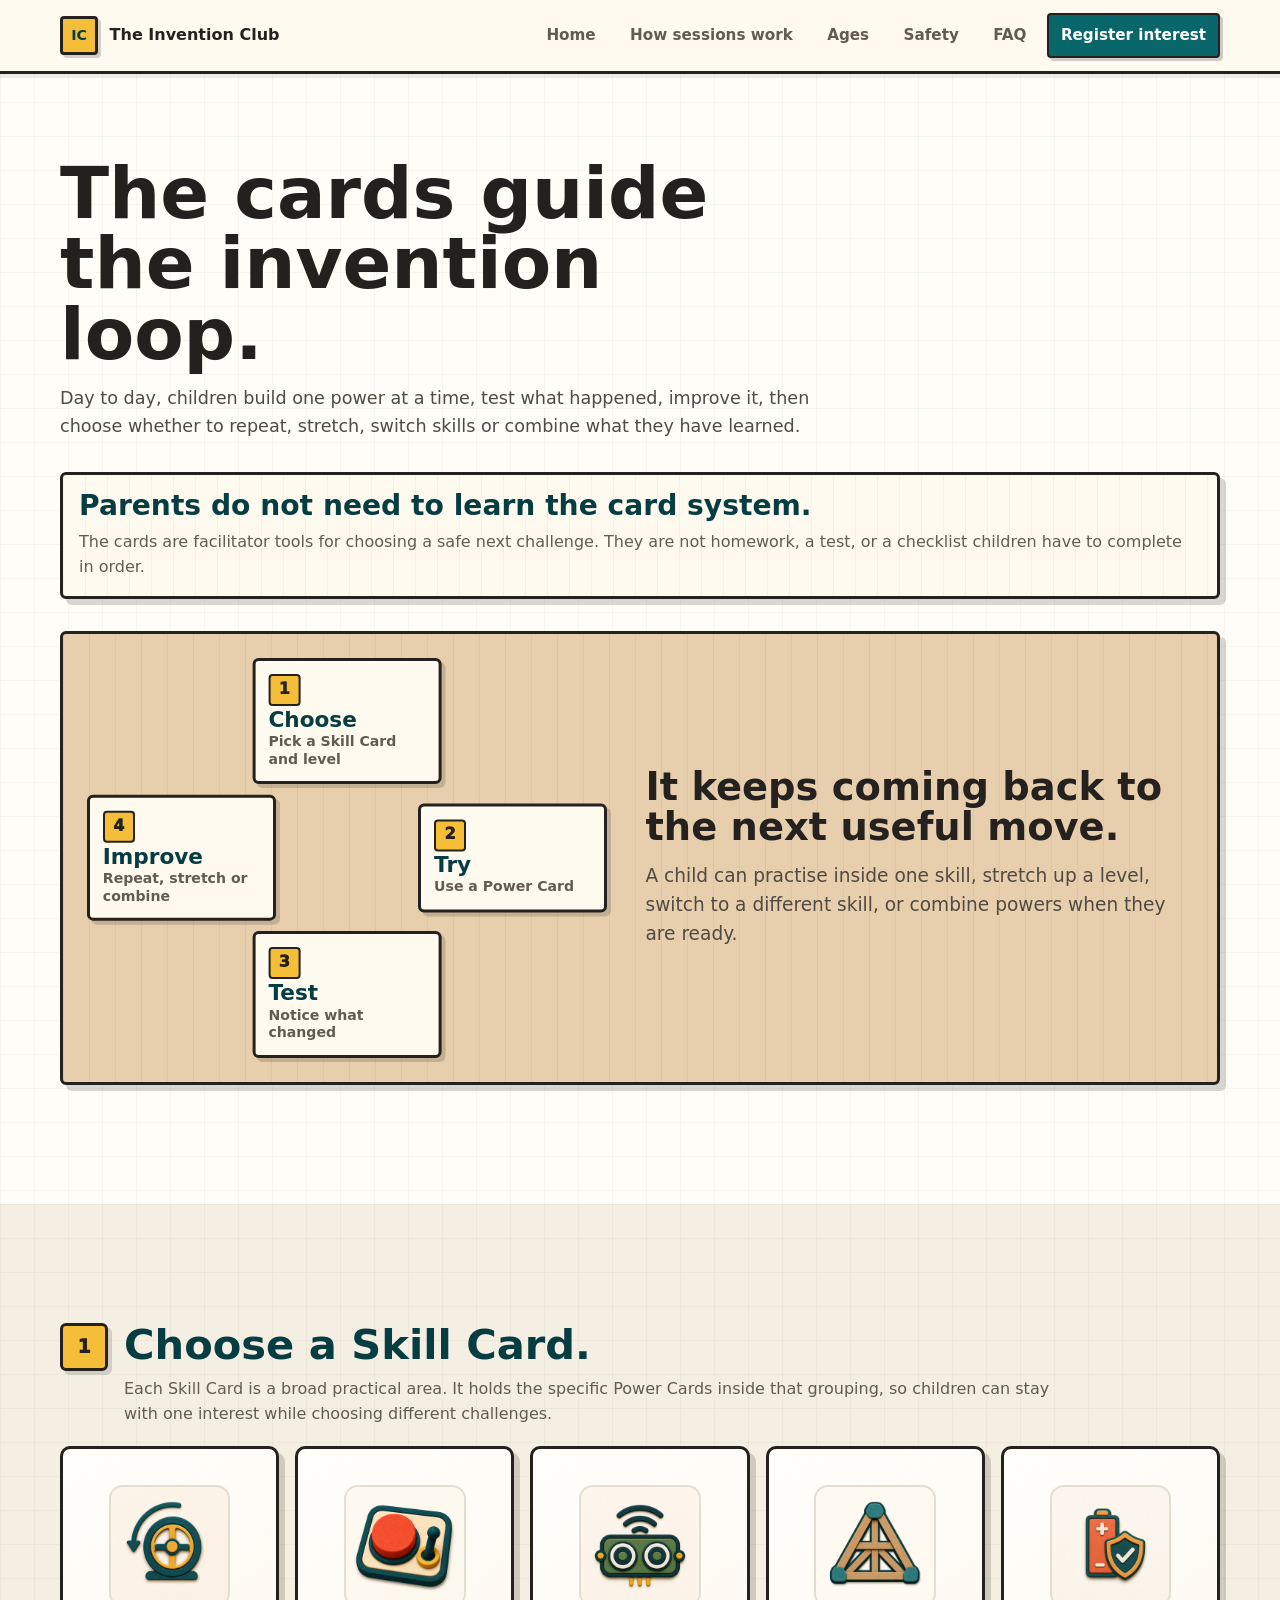
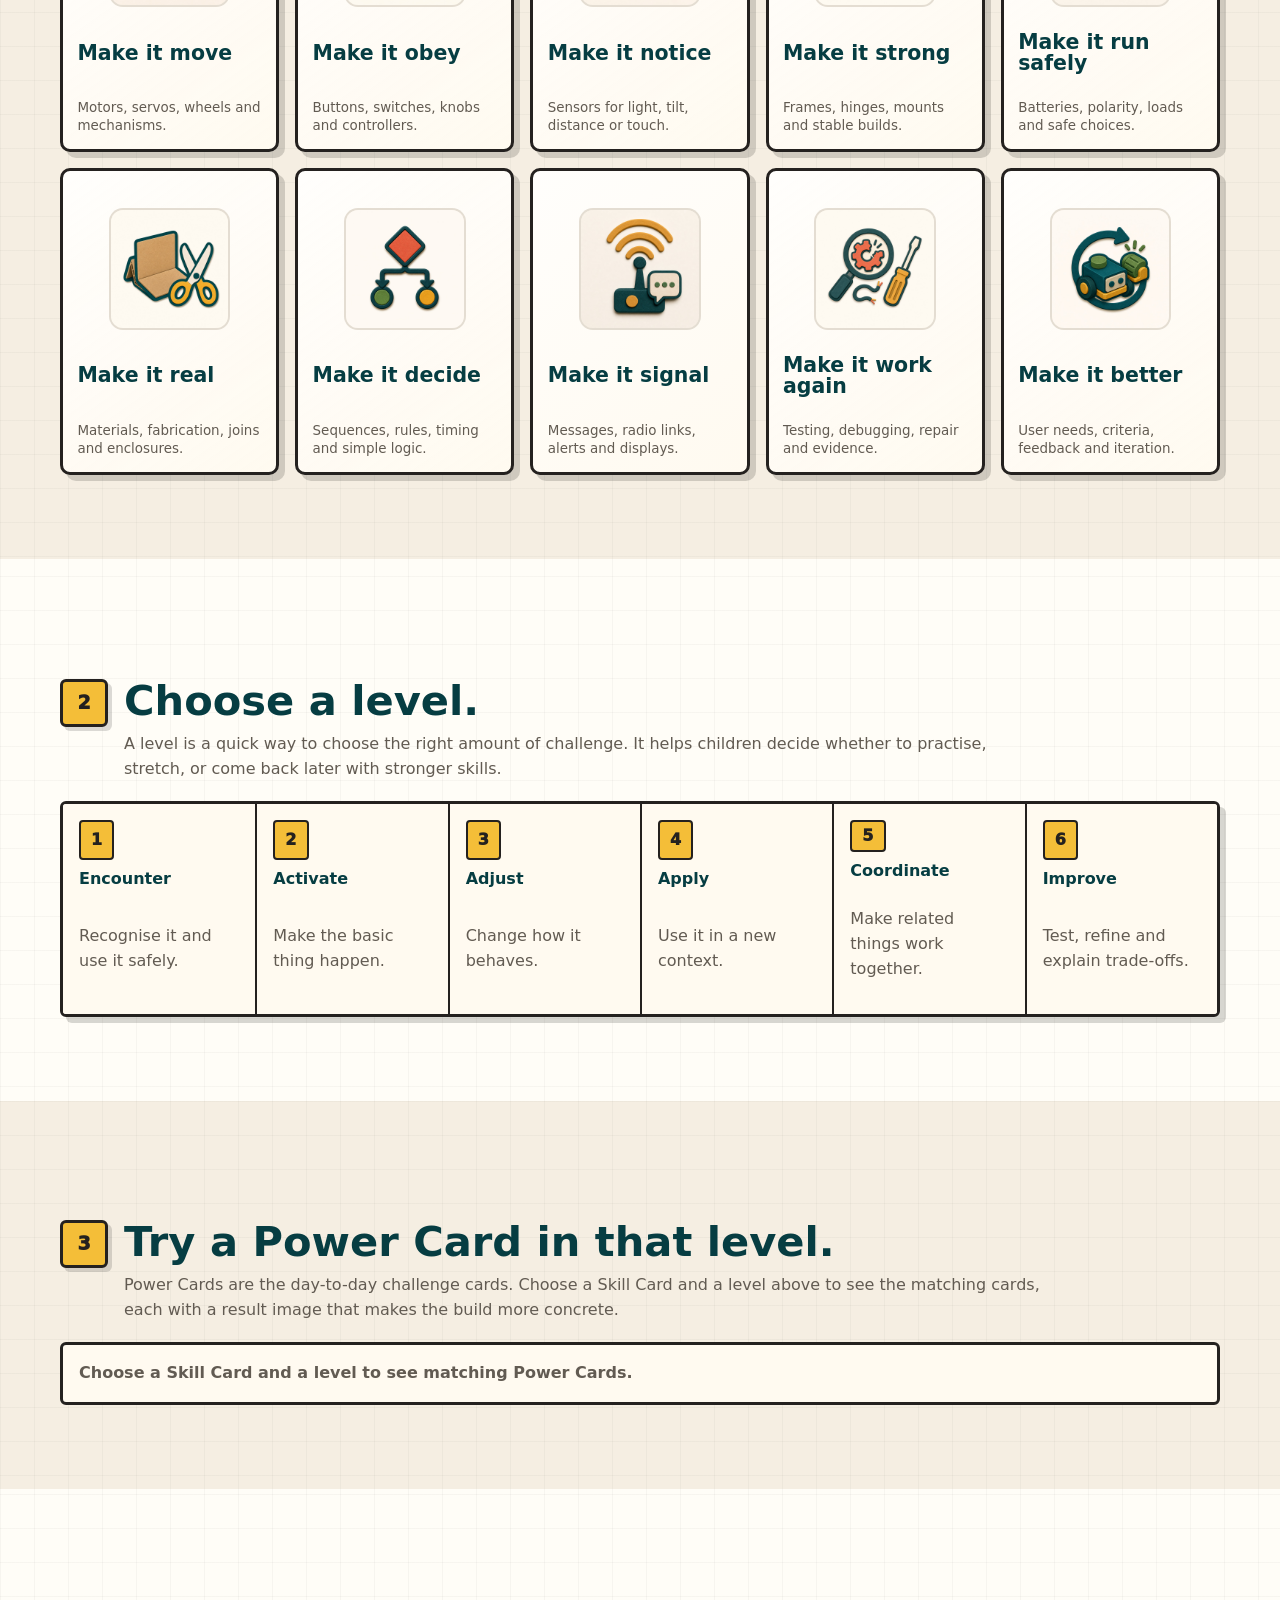
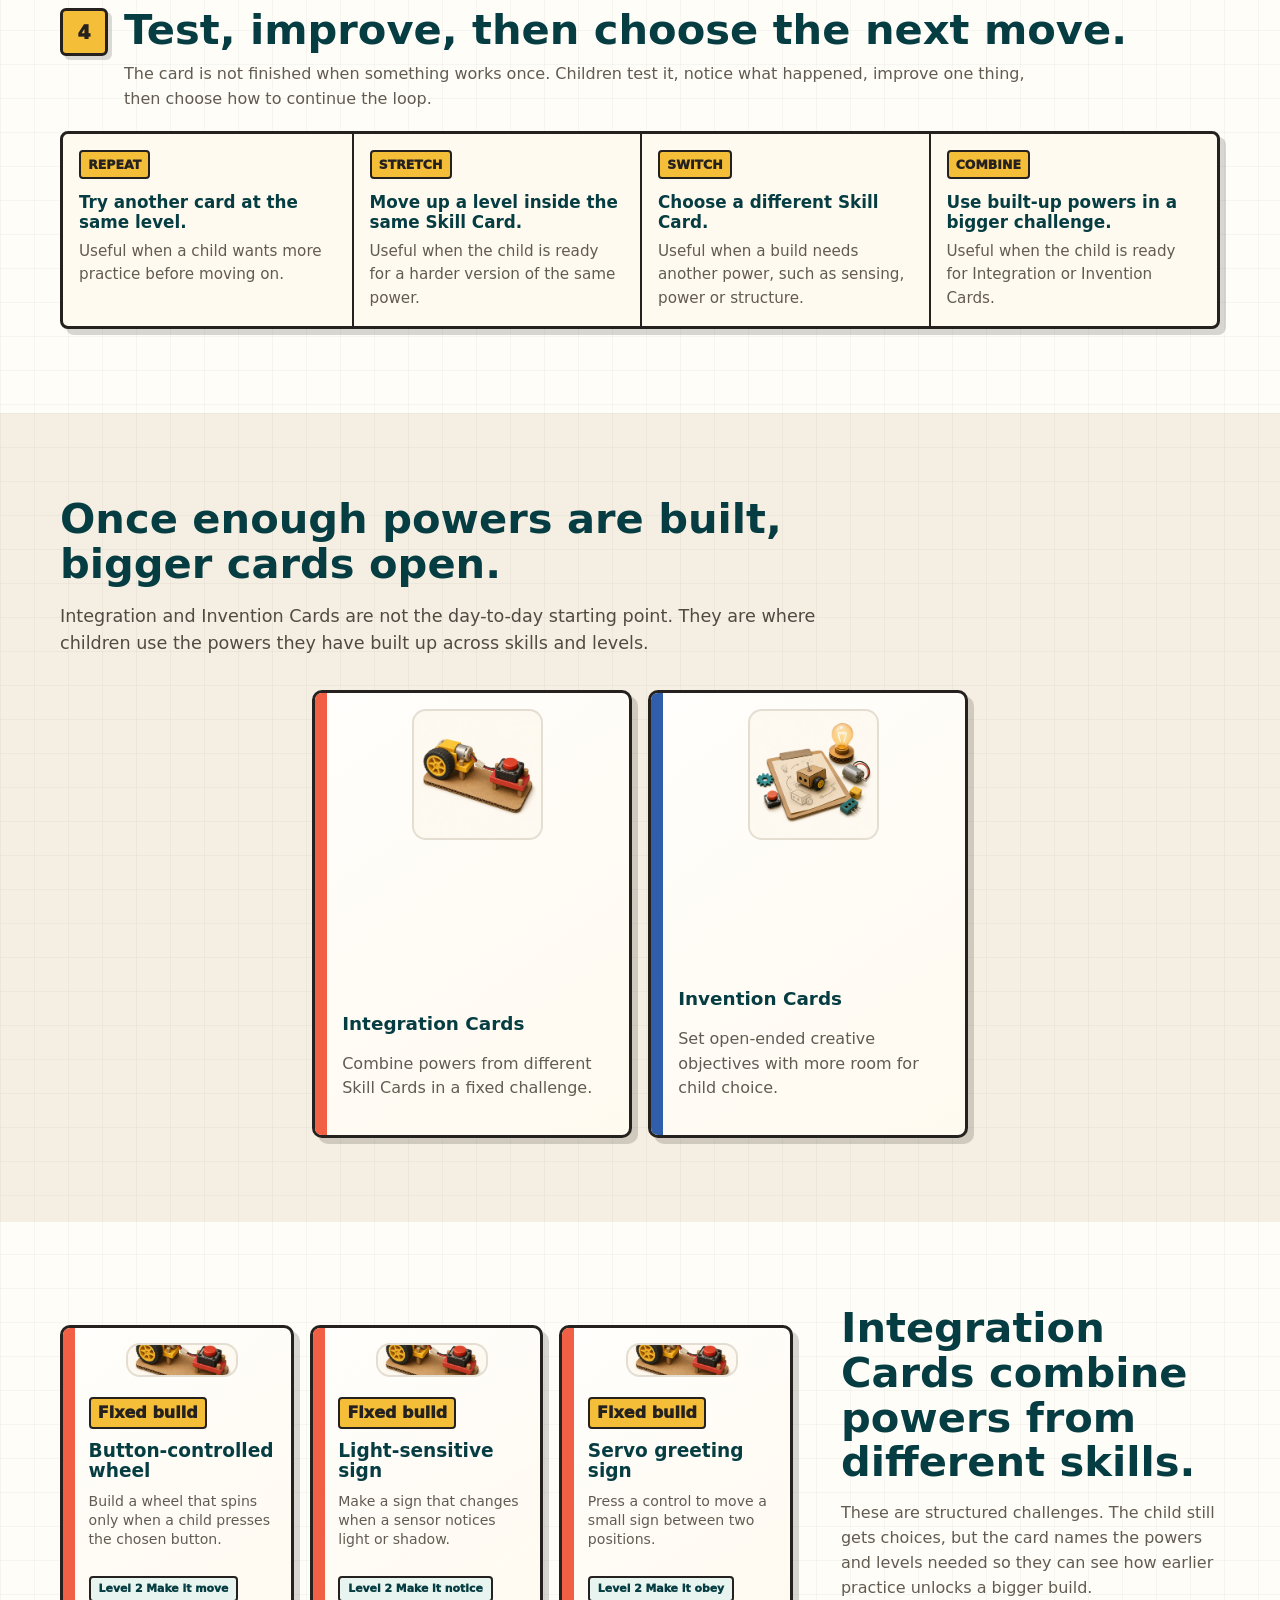
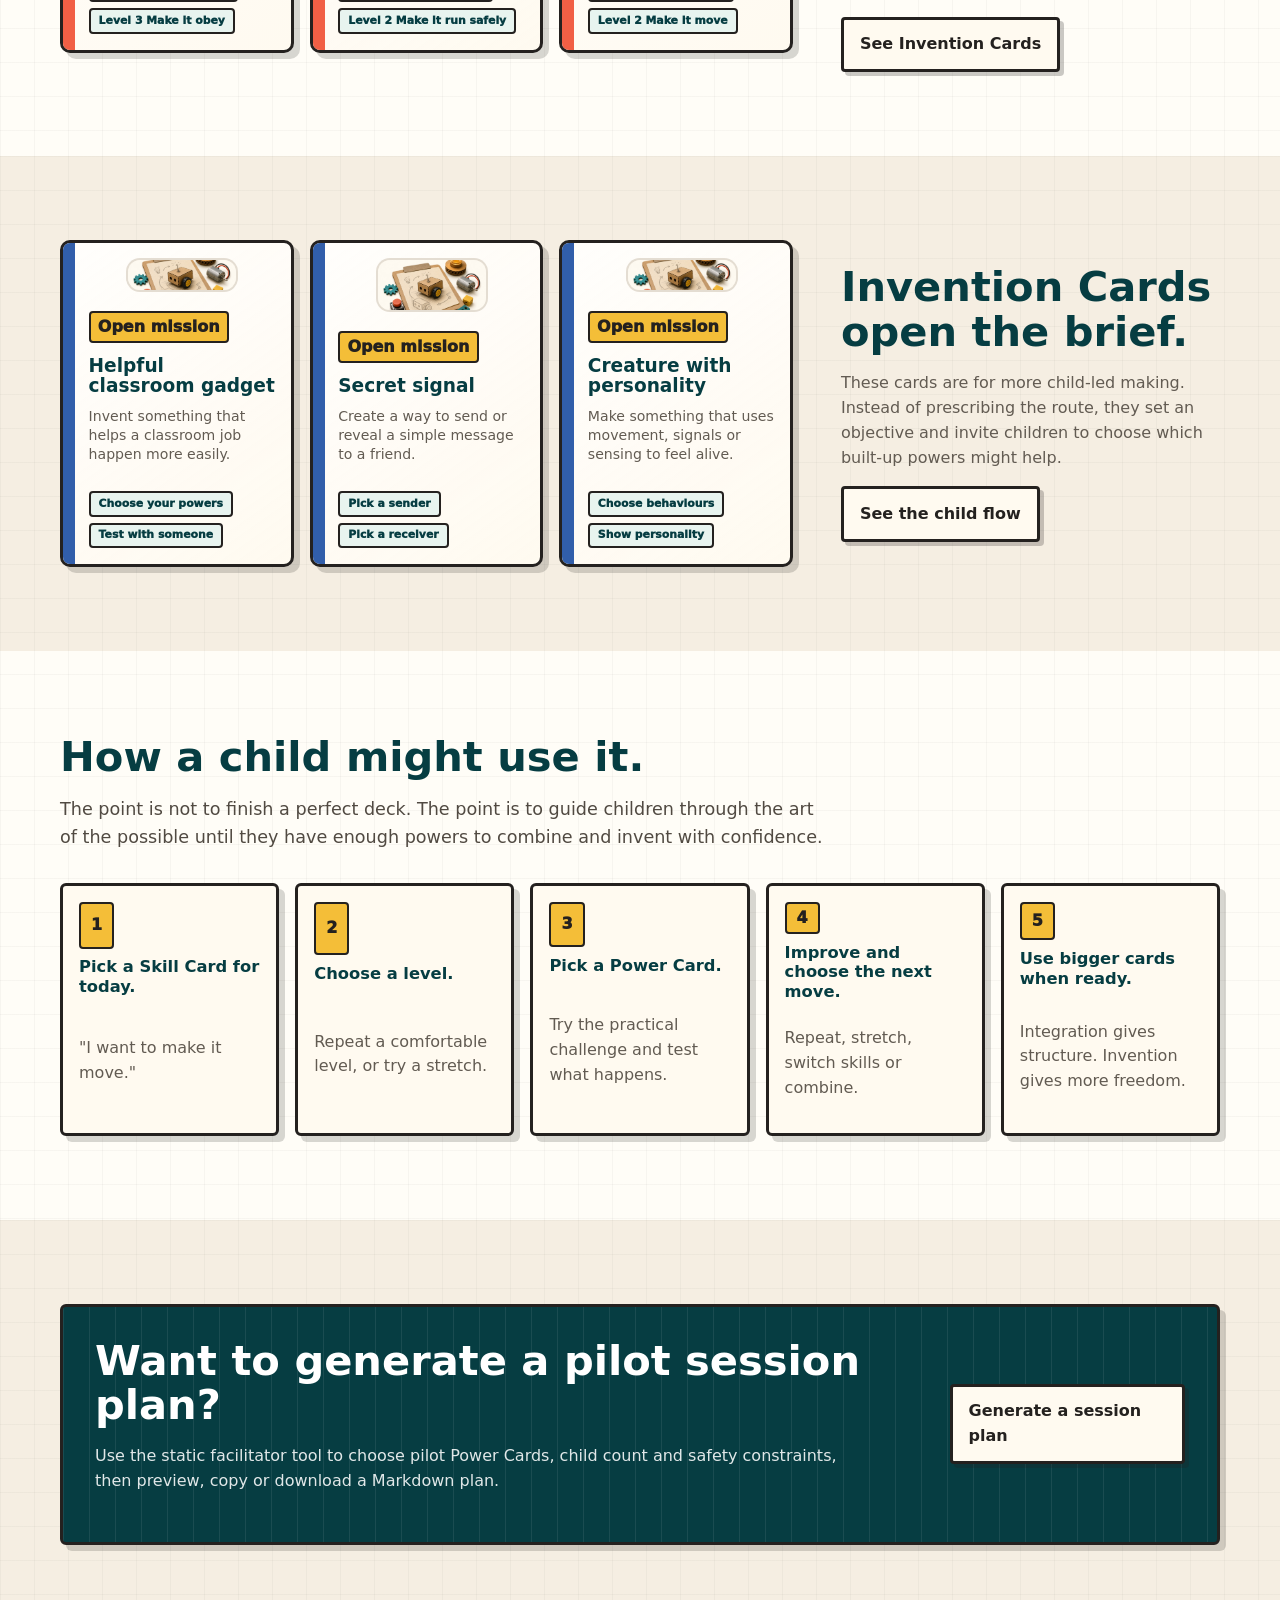
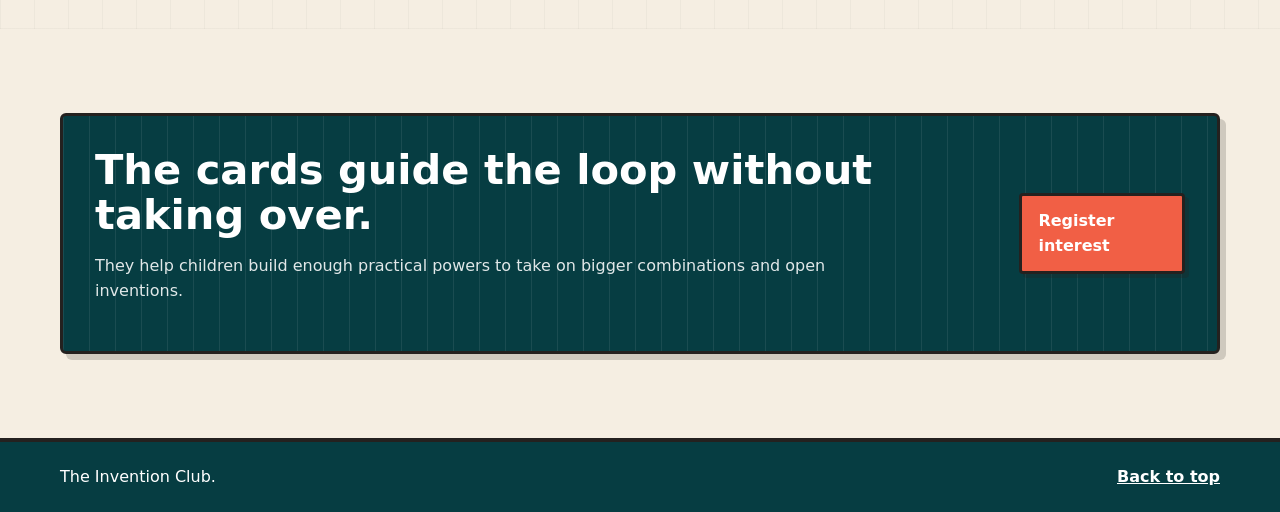
==== commit 9c9c45f5: "Add static session plan generator" ====
--- a/curriculum.html
+++ b/curriculum.html
@@ -381,13 +381,13 @@
       <section class="section pilot-session-teaser-section bench-board" id="first-pilot-session">
         <div class="section-inner power-strip pilot-session-teaser">
           <div>
-            <h2>Want to see a first session written out?</h2>
-            <p>
-              The pilot session page shows a 45-60 minute facilitator plan with timing, safety
-              rules, kit quantities, prompts, reset checks and the LED circuit diagram.
-            </p>
-          </div>
-          <a class="button secondary" href="pilot-session.html">View first pilot session</a>
+            <h2>Want to generate a pilot session plan?</h2>
+            <p>
+              Use the static facilitator tool to choose pilot Power Cards, child count and safety
+              constraints, then preview, copy or download a Markdown plan.
+            </p>
+          </div>
+          <a class="button secondary" href="pilot-session.html">Generate a session plan</a>
         </div>
       </section>
 
--- a/styles.css
+++ b/styles.css
@@ -3855,3 +3855,469 @@
     box-shadow: 4px 4px 0 rgba(36, 33, 31, 0.16);
   }
 }
+
+/* Static session-plan generator */
+
+.session-generator-layout {
+  display: grid;
+  grid-template-columns: minmax(18rem, 0.42fr) minmax(0, 0.58fr);
+  gap: clamp(1rem, 3vw, 2rem);
+  align-items: start;
+}
+
+.session-generator-controls,
+.planner-panel {
+  min-width: 0;
+  border: 3px solid var(--outline);
+  border-radius: 6px;
+  background: var(--card);
+  box-shadow: var(--shadow);
+}
+
+.session-generator-controls {
+  display: grid;
+  gap: 1rem;
+  padding: 1rem;
+}
+
+.compact-heading {
+  margin-bottom: 0.2rem;
+}
+
+.compact-heading h2 {
+  font-size: clamp(1.55rem, 2.5vw, 2.05rem);
+}
+
+.planner-fieldset {
+  display: grid;
+  gap: 0.65rem;
+  min-width: 0;
+  margin: 0;
+  padding: 0;
+  border: 0;
+}
+
+.planner-fieldset legend,
+.planner-textarea-label {
+  color: var(--teal-dark);
+  font-weight: 900;
+}
+
+.segmented-control {
+  display: grid;
+  grid-template-columns: repeat(3, minmax(0, 1fr));
+  gap: 0.45rem;
+}
+
+.segmented-control label,
+.planner-toggle,
+.planner-card-option {
+  cursor: pointer;
+}
+
+.segmented-control input,
+.planner-toggle input,
+.planner-card-option input {
+  position: absolute;
+  inline-size: 1px;
+  block-size: 1px;
+  margin: -1px;
+  overflow: hidden;
+  clip: rect(0, 0, 0, 0);
+}
+
+.segmented-control span {
+  display: grid;
+  min-height: 2.75rem;
+  padding: 0.55rem;
+  border: 2px solid var(--outline);
+  border-radius: 4px;
+  background: var(--paper);
+  color: var(--outline);
+  font-weight: 950;
+  place-items: center;
+}
+
+.segmented-control input:checked + span,
+.planner-toggle input:checked + span,
+.planner-card-option input:checked + span {
+  background: #e8f4ef;
+  box-shadow: inset 0 0 0 3px rgba(9, 102, 107, 0.16);
+}
+
+.segmented-control input:focus-visible + span,
+.planner-toggle input:focus-visible + span,
+.planner-card-option input:focus-visible + span {
+  outline: 3px solid var(--gold);
+  outline-offset: 3px;
+}
+
+.planner-toggle {
+  display: grid;
+}
+
+.planner-toggle > span,
+.planner-card-option > span {
+  display: grid;
+  gap: 0.25rem;
+  min-width: 0;
+  padding: 0.75rem;
+  border: 2px solid var(--outline);
+  border-radius: 4px;
+  background: var(--paper);
+}
+
+.planner-toggle strong,
+.planner-card-option strong {
+  color: var(--teal-dark);
+  line-height: 1.2;
+}
+
+.planner-toggle small,
+.planner-card-option small,
+.planner-card-picker-heading p {
+  color: var(--muted);
+}
+
+.planner-textarea-label {
+  display: grid;
+  gap: 0.45rem;
+}
+
+.planner-textarea-label textarea,
+.markdown-panel textarea {
+  width: 100%;
+  min-width: 0;
+  border: 2px solid var(--outline);
+  border-radius: 4px;
+  background: var(--white);
+  color: var(--ink);
+  padding: 0.75rem;
+  resize: vertical;
+}
+
+.planner-card-picker {
+  display: grid;
+  gap: 0.85rem;
+  min-width: 0;
+  padding-top: 0.25rem;
+}
+
+.planner-card-picker-heading h3,
+.planner-card-picker-heading p,
+.planner-card-group h4 {
+  margin: 0;
+}
+
+.planner-card-groups,
+.planner-card-group,
+.planner-card-options,
+.session-generator-output {
+  display: grid;
+  gap: 1rem;
+  min-width: 0;
+}
+
+.planner-card-group {
+  padding-top: 1rem;
+  border-top: 2px solid var(--outline);
+}
+
+.planner-card-group h4 {
+  color: var(--outline);
+  font-size: 0.84rem;
+  font-weight: 950;
+  text-transform: uppercase;
+}
+
+.planner-card-options {
+  gap: 0.55rem;
+}
+
+.planner-badges {
+  display: flex;
+  flex-wrap: wrap;
+  gap: 0.35rem;
+  margin-top: 0.35rem;
+}
+
+.planner-badge {
+  display: inline-flex;
+  width: fit-content;
+  max-width: 100%;
+  padding: 0.18rem 0.38rem;
+  border: 2px solid var(--outline);
+  border-radius: 4px;
+  background: var(--gold);
+  color: var(--outline);
+  font-size: 0.7rem;
+  font-weight: 950;
+  line-height: 1.15;
+  text-transform: uppercase;
+}
+
+.risk-badge {
+  background: #f8d7d1;
+}
+
+.planner-panel {
+  padding: 1rem;
+}
+
+.planner-actions-panel {
+  display: grid;
+  grid-template-columns: minmax(0, 1fr) auto;
+  gap: 1rem;
+  align-items: center;
+}
+
+.planner-actions-panel h2,
+.planner-panel h3,
+.planner-panel h4 {
+  margin: 0;
+}
+
+.planner-actions-panel .form-note {
+  grid-column: 1 / -1;
+}
+
+.planner-action-buttons {
+  display: flex;
+  flex-wrap: wrap;
+  gap: 0.6rem;
+  justify-content: flex-end;
+}
+
+.planner-summary-grid {
+  display: grid;
+  grid-template-columns: repeat(4, minmax(0, 1fr));
+  gap: 0;
+  margin: 0 0 0.9rem;
+  overflow: hidden;
+  border: 2px solid var(--outline);
+  border-radius: 4px;
+}
+
+.planner-summary-grid div {
+  display: grid;
+  gap: 0.2rem;
+  padding: 0.75rem;
+  border-left: 2px solid var(--outline);
+}
+
+.planner-summary-grid div:first-child {
+  border-left: 0;
+}
+
+.planner-summary-grid dt,
+.planner-table th,
+.planner-sequence-card dt {
+  color: var(--outline);
+  font-size: 0.74rem;
+  font-weight: 950;
+  text-transform: uppercase;
+}
+
+.planner-summary-grid dd,
+.planner-sequence-card dd {
+  margin: 0;
+  color: var(--teal-dark);
+  font-weight: 900;
+}
+
+.planner-panel p,
+.planner-panel li,
+.planner-table td,
+.planner-sequence-card p {
+  color: var(--muted);
+}
+
+.warning-panel {
+  background: #fff4db;
+}
+
+.planner-table {
+  width: 100%;
+  table-layout: fixed;
+  overflow: hidden;
+  border: 2px solid var(--outline);
+  border-radius: 4px;
+  border-collapse: separate;
+  border-spacing: 0;
+  background: var(--white);
+}
+
+.planner-table th,
+.planner-table td {
+  padding: 0.7rem;
+  border-top: 2px solid var(--outline);
+  text-align: left;
+  vertical-align: top;
+}
+
+.planner-table thead th {
+  border-top: 0;
+  background: var(--teal-dark);
+  color: var(--white);
+}
+
+.planner-table th + th,
+.planner-table th + td,
+.planner-table td + td,
+.planner-table td + th {
+  border-left: 2px solid var(--outline);
+}
+
+.planner-sequence-card {
+  display: grid;
+  gap: 0.55rem;
+  padding: 0.85rem;
+  border: 2px solid var(--outline);
+  border-radius: 4px;
+  background: var(--white);
+}
+
+.planner-sequence-card + .planner-sequence-card {
+  margin-top: 0.75rem;
+}
+
+.planner-sequence-card > span {
+  display: inline-flex;
+  width: fit-content;
+  padding: 0.22rem 0.45rem;
+  border: 2px solid var(--outline);
+  border-radius: 4px;
+  background: var(--gold);
+  color: var(--outline);
+  font-size: 0.76rem;
+  font-weight: 950;
+}
+
+.planner-sequence-card dl {
+  display: grid;
+  grid-template-columns: repeat(3, minmax(0, 1fr));
+  gap: 0.6rem;
+  margin: 0;
+  padding-top: 0.65rem;
+  border-top: 2px solid var(--line);
+}
+
+.planner-safety-grid {
+  display: grid;
+  grid-template-columns: repeat(2, minmax(0, 1fr));
+  gap: 1rem;
+}
+
+.planner-safety-grid ul,
+.warning-panel ul {
+  display: grid;
+  gap: 0.45rem;
+  margin: 0.8rem 0 0;
+  padding-left: 1.1rem;
+}
+
+.markdown-panel textarea {
+  min-height: 28rem;
+  font-family: ui-monospace, SFMono-Regular, Menlo, Monaco, Consolas, "Liberation Mono", monospace;
+  font-size: 0.86rem;
+  line-height: 1.45;
+  white-space: pre;
+}
+
+@media (max-width: 1050px) {
+  .session-generator-layout {
+    grid-template-columns: 1fr;
+  }
+
+  .planner-actions-panel {
+    grid-template-columns: 1fr;
+  }
+
+  .planner-action-buttons {
+    justify-content: flex-start;
+  }
+}
+
+@media (max-width: 820px) {
+  .planner-summary-grid,
+  .planner-sequence-card dl,
+  .planner-safety-grid {
+    grid-template-columns: 1fr;
+  }
+
+  .planner-summary-grid div,
+  .planner-summary-grid div:first-child {
+    border-left: 0;
+    border-top: 2px solid var(--outline);
+  }
+
+  .planner-summary-grid div:first-child {
+    border-top: 0;
+  }
+
+  .planner-table,
+  .planner-table thead,
+  .planner-table tbody,
+  .planner-table tr,
+  .planner-table th,
+  .planner-table td {
+    display: block;
+    width: 100%;
+  }
+
+  .planner-table thead {
+    display: none;
+  }
+
+  .planner-table tbody tr + tr {
+    border-top: 3px solid var(--outline);
+  }
+
+  .planner-table th,
+  .planner-table td,
+  .planner-table th + th,
+  .planner-table th + td,
+  .planner-table td + td,
+  .planner-table td + th {
+    border-top: 0;
+    border-left: 0;
+  }
+
+  .planner-table th,
+  .planner-table td {
+    display: grid;
+    grid-template-columns: minmax(7rem, 0.36fr) minmax(0, 1fr);
+    gap: 0.65rem;
+  }
+
+  .planner-table th::before,
+  .planner-table td::before {
+    color: var(--outline);
+    content: attr(data-label);
+    font-size: 0.74rem;
+    font-weight: 950;
+    text-transform: uppercase;
+  }
+}
+
+@media (max-width: 520px) {
+  .segmented-control {
+    grid-template-columns: 1fr;
+  }
+
+  .planner-action-buttons,
+  .planner-action-buttons .button {
+    width: 100%;
+  }
+
+  .planner-table th,
+  .planner-table td {
+    grid-template-columns: 1fr;
+    gap: 0.2rem;
+  }
+
+  .session-generator-controls,
+  .planner-panel {
+    box-shadow: 4px 4px 0 rgba(36, 33, 31, 0.16);
+  }
+}
